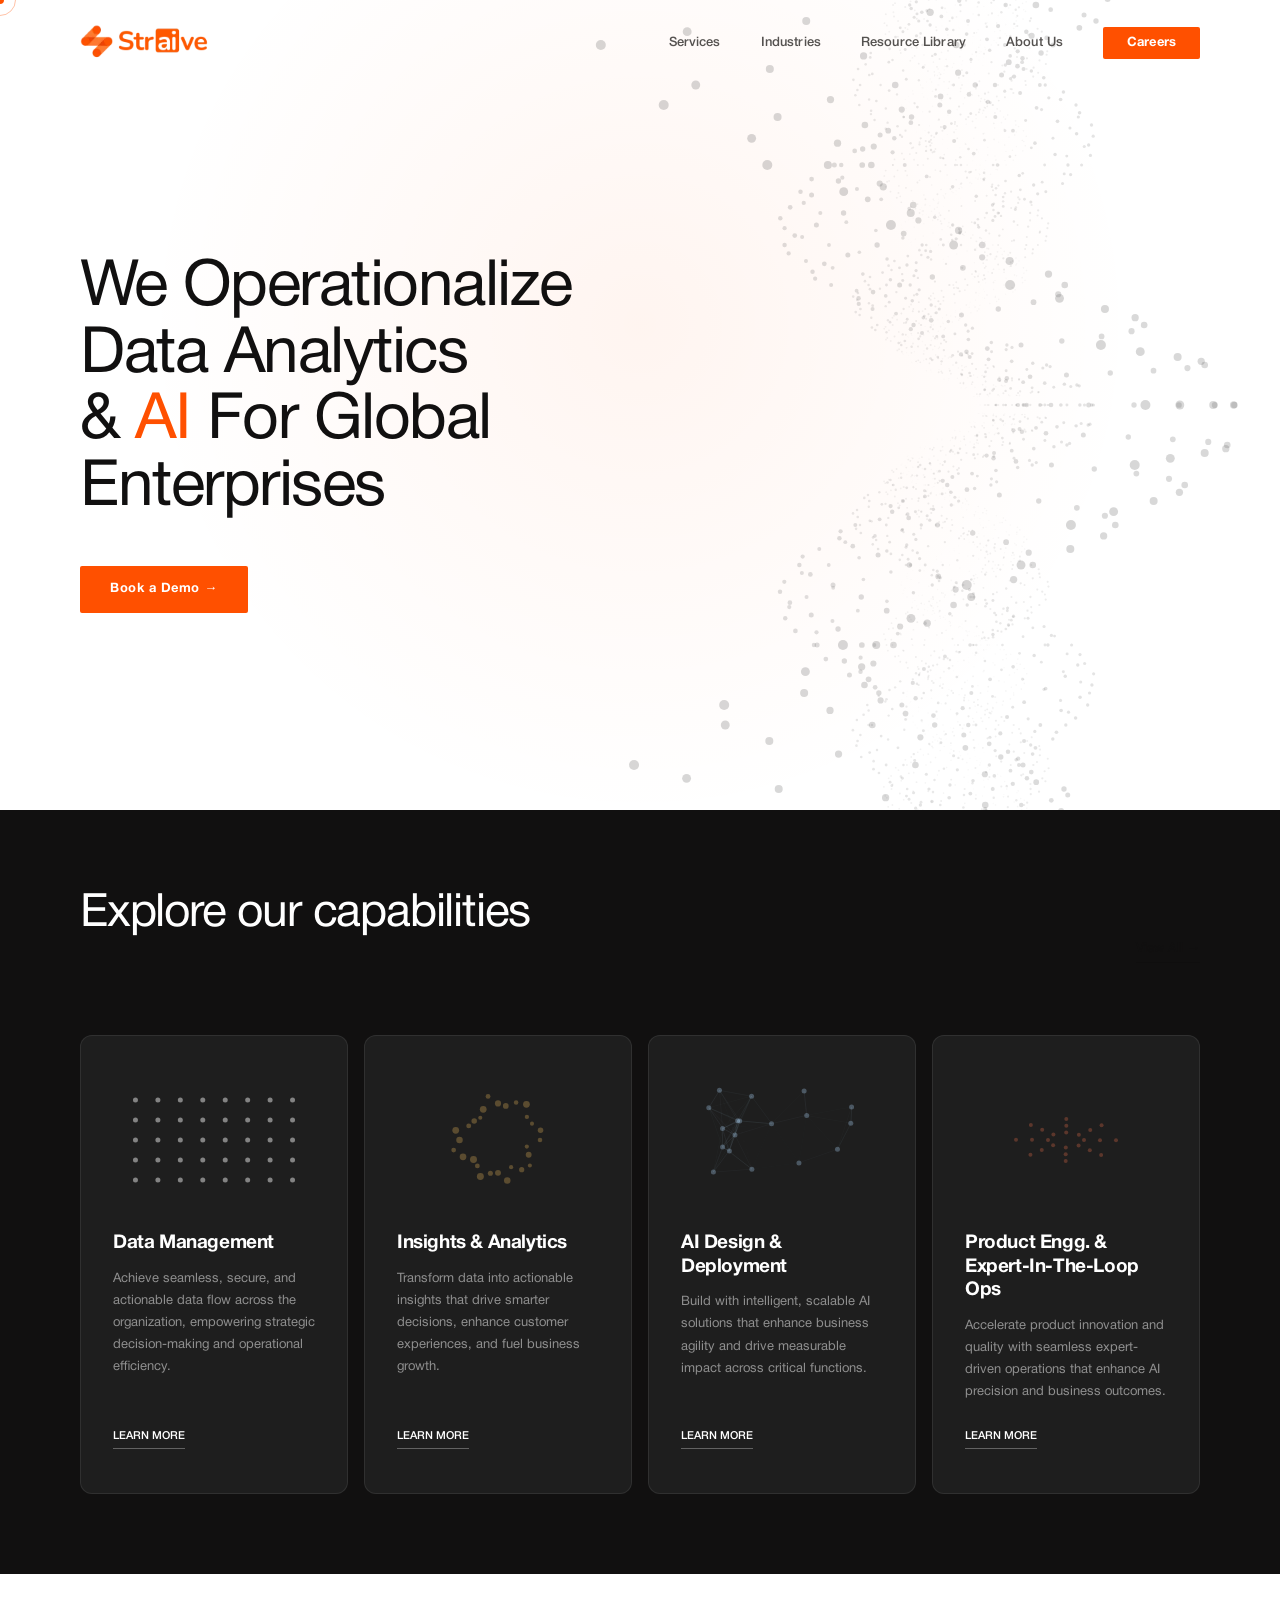
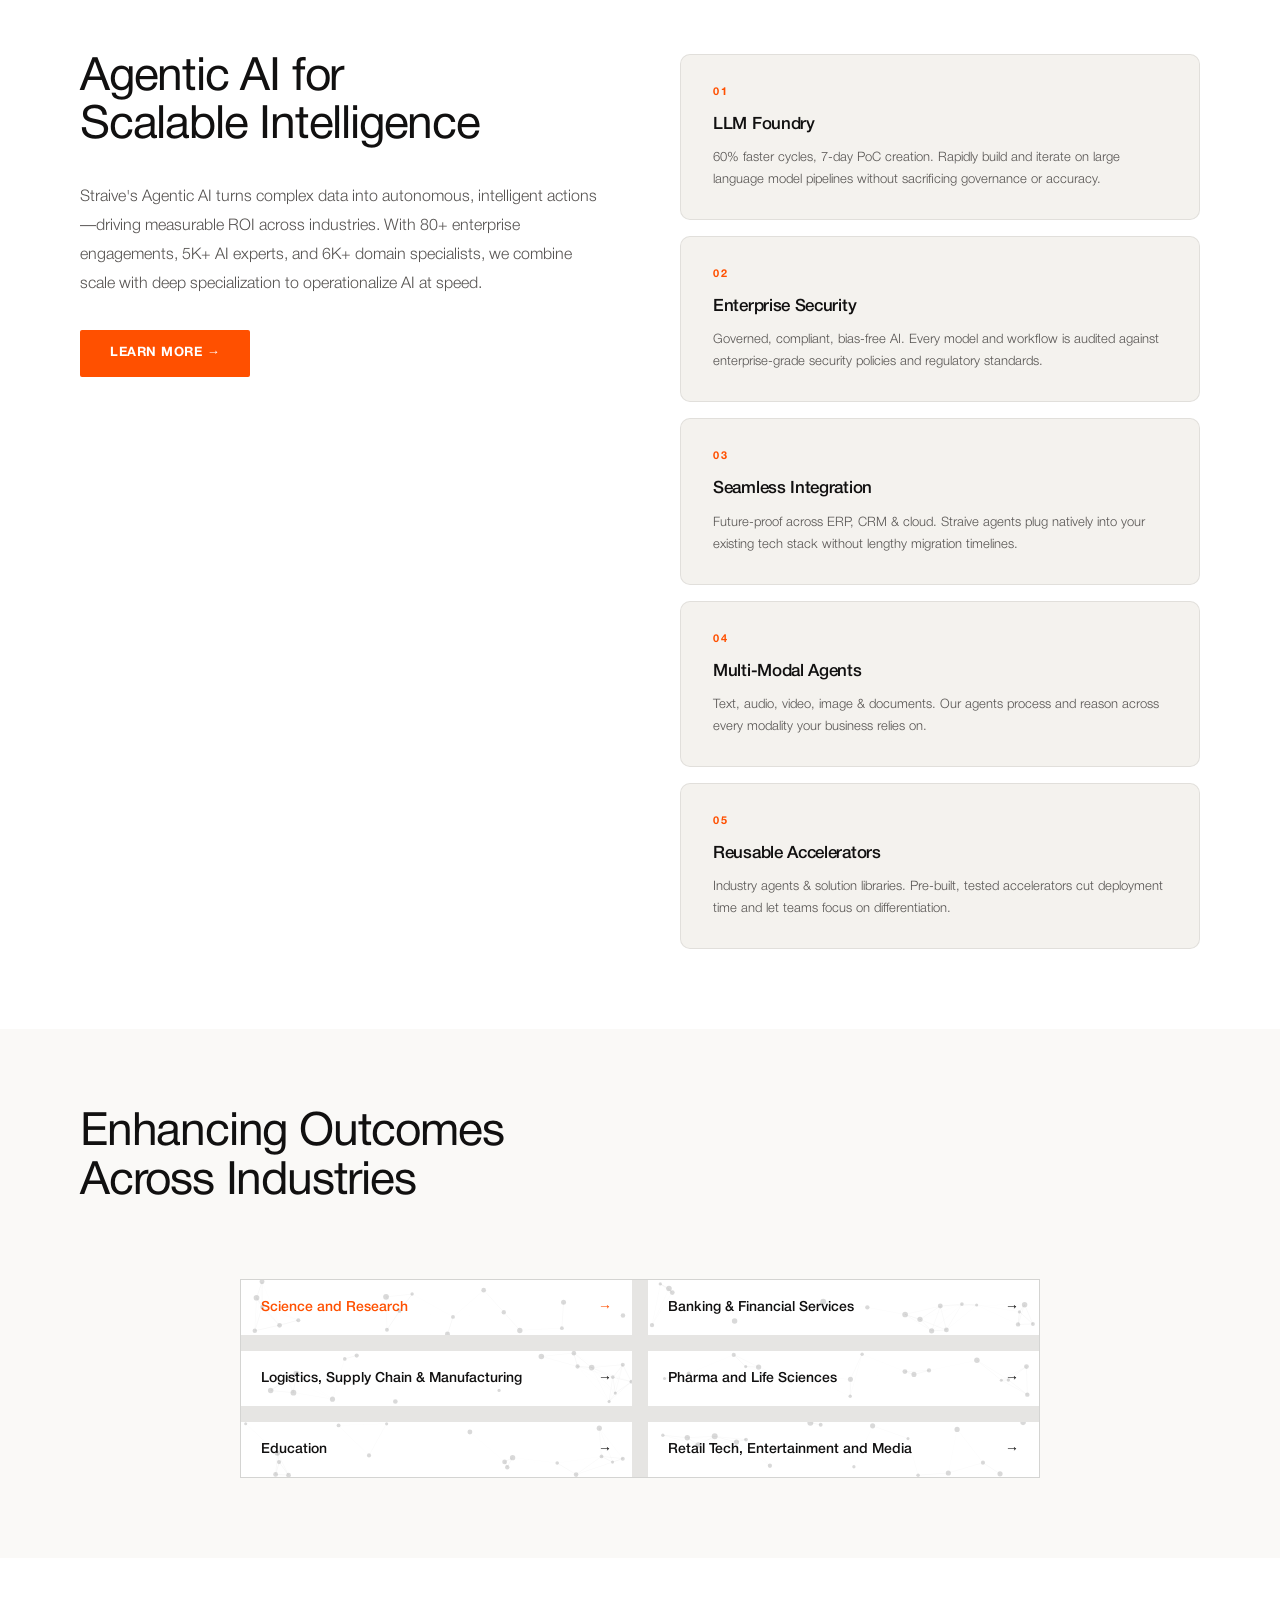
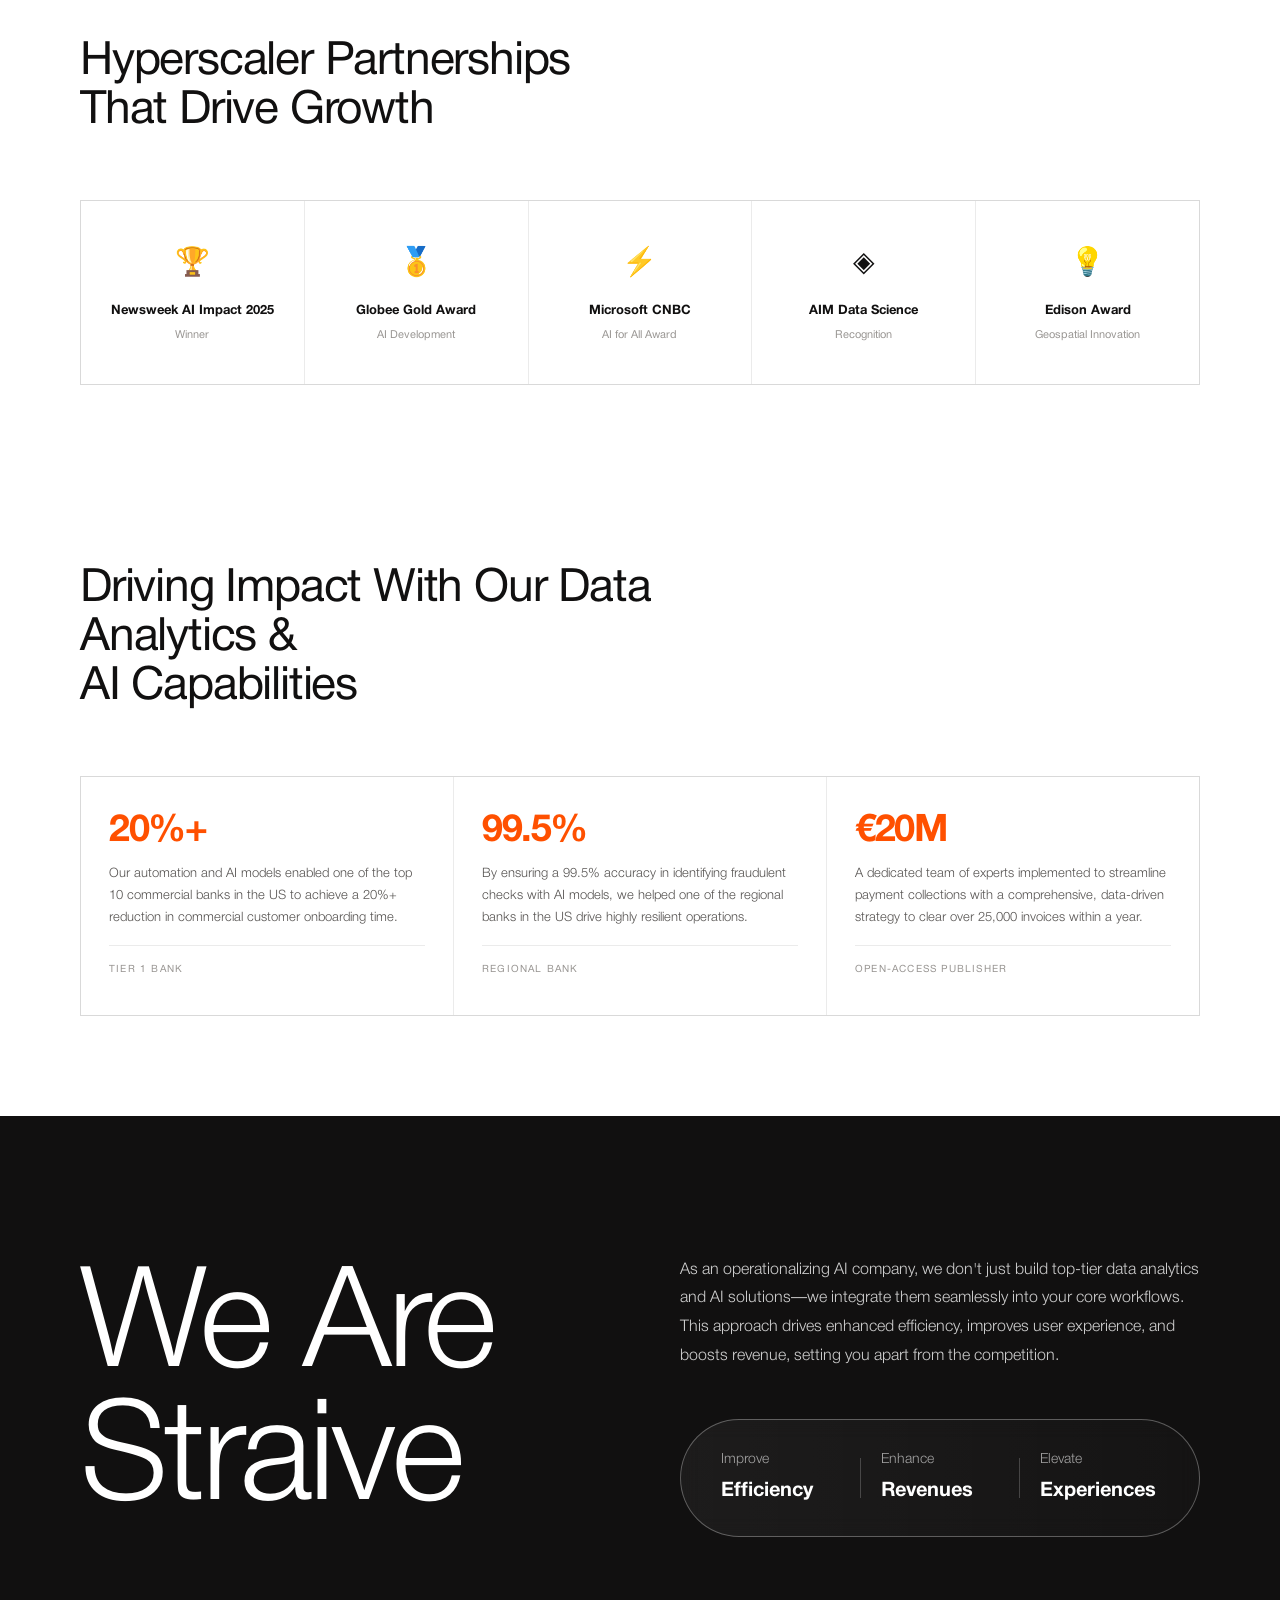
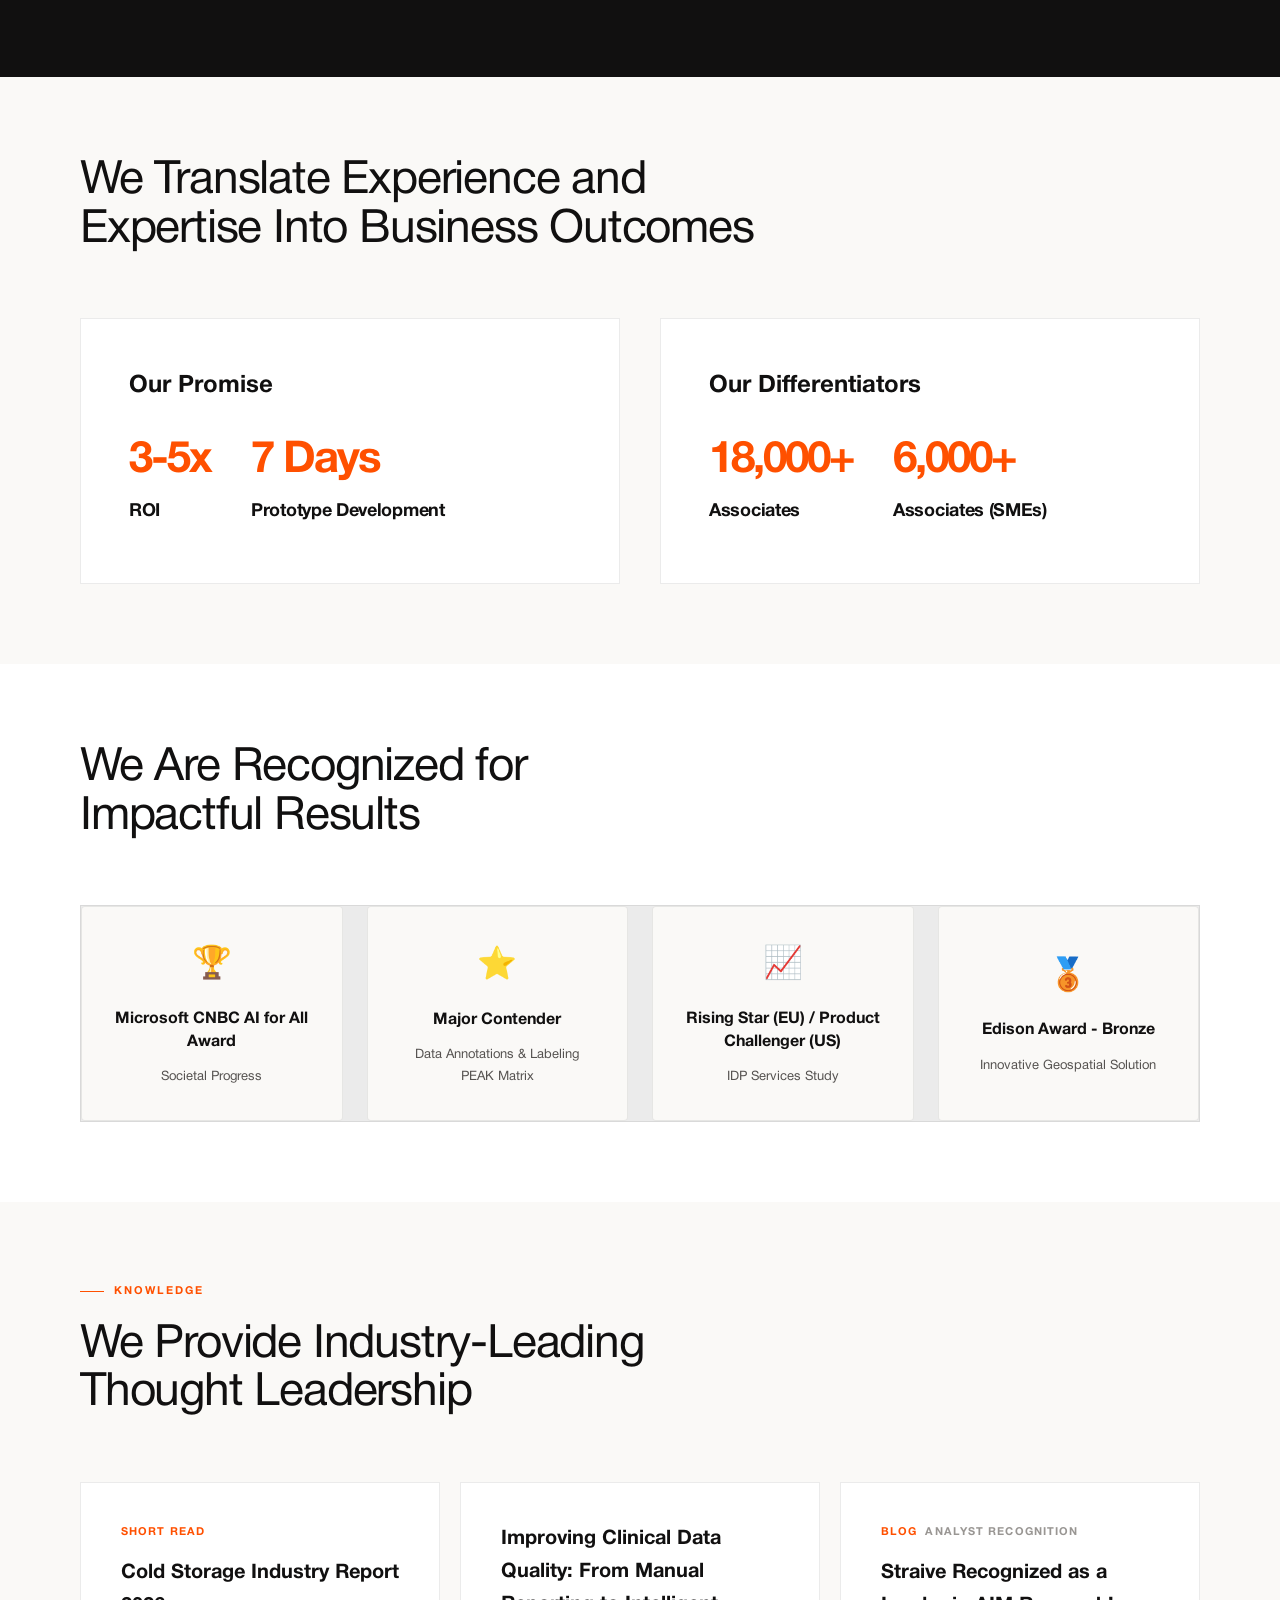
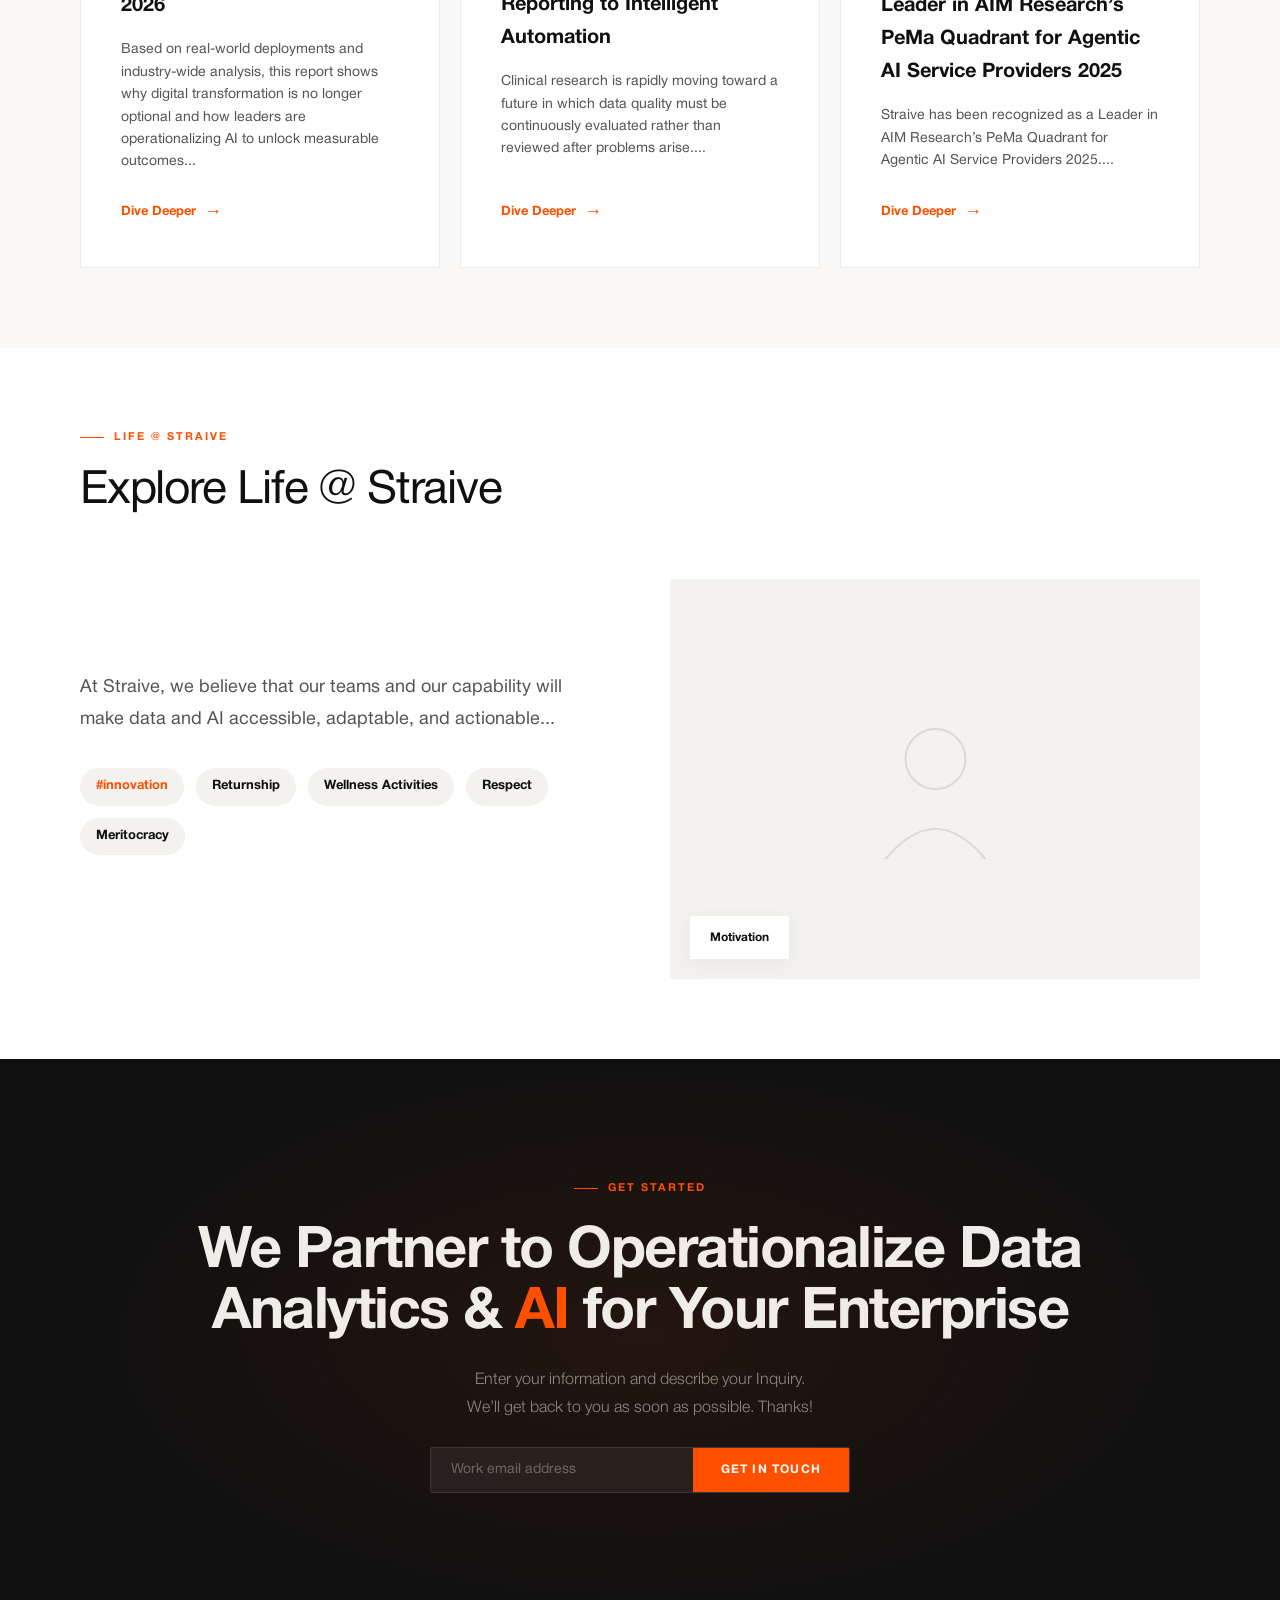
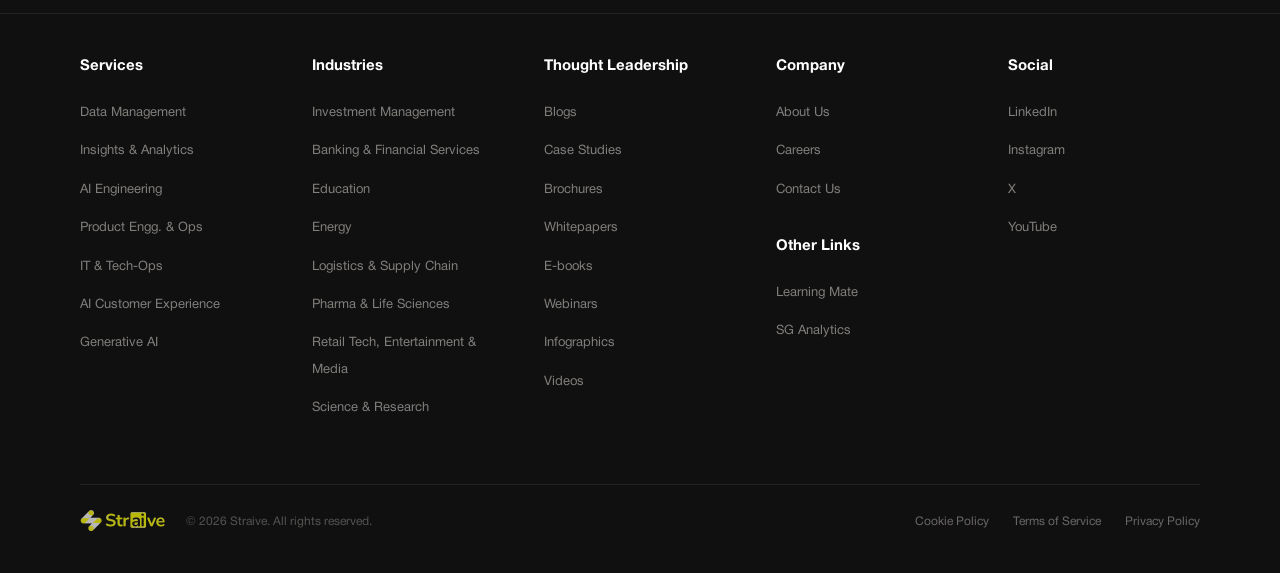
==== index.html @ 514735e8 "Add files via upload" ====
<!DOCTYPE html>
<html lang="en">

<head>
  <meta charset="UTF-8">
  <meta name="viewport" content="width=device-width, initial-scale=1.0">
  <title>Straive — AI Operationalization for Global Enterprises</title>
  <link rel="stylesheet" href="./straive_light_interactive.css">
</head>

<body>

  <div class="cursor" id="cursor"></div>
  <div class="cursor-ring" id="cursor-ring"></div>

  <!-- NAV -->
  <nav id="navbar">
    <a href="#" class="nav-logo">
      <img src="./Images/straive_logo.webp" alt="Straive">
    </a>
    <ul class="nav-links">
      <li><a href="#services">Services</a></li>
      <li><a href="#industries">Industries</a></li>
      <li><a href="#resource-library">Resource Library</a></li>
      <li><a href="#about-us">About Us</a></li>
      <li><a href="#careers" class="nav-cta">Careers</a></li>
    </ul>
  </nav>

  <!-- HERO -->
  <section id="hero">
    <canvas id="hero-canvas"></canvas>
    <div class="hero-inner">
      <div class="hero-left">
        <h1 class="hero-headline">
          We Operationalize<br>
          Data Analytics<br>
          &amp; <span class="accent" data-text="AI">AI</span> For Global<br>
          Enterprises
        </h1>
        <div class="hero-actions">
          <a href="#cta" class="btn-primary">Book a Demo →</a>
        </div>
      </div>
    </div>
  </section>

  <!-- CAPABILITIES -->
  <section id="capabilities">
    <div class="caps-header">
      <div>
        <h2 class="section-title reveal reveal-d1">Explore our capabilities</h2>
      </div>
      <a href="#cta" class="btn-outline reveal reveal-d2" style="align-self:flex-end;margin-bottom:8px;">View All →</a>
    </div>
    <div class="caps-grid reveal reveal-d1">
      <div class="cap-card" data-cap="0">
        <div class="cap-illu">
          <canvas class="cap-canvas" width="200" height="120"></canvas>
        </div>
        <div class="cap-title">Data Management</div>
        <div class="cap-desc" style="margin-bottom: 24px;">Achieve seamless, secure, and actionable data flow across the
          organization, empowering strategic decision-making and operational efficiency.</div>
        <a href="#" class="btn-outline"
          style="align-self: flex-start; margin-top: auto; color: var(--white); border-color: rgba(255,255,255,0.3); font-size: 11px;">LEARN
          MORE</a>
      </div>
      <div class="cap-card" data-cap="1">
        <div class="cap-illu">
          <canvas class="cap-canvas" width="200" height="120"></canvas>
        </div>
        <div class="cap-title">Insights &amp; Analytics</div>
        <div class="cap-desc" style="margin-bottom: 24px;">Transform data into actionable insights that drive smarter
          decisions, enhance customer experiences, and fuel business growth.</div>
        <a href="#" class="btn-outline"
          style="align-self: flex-start; margin-top: auto; color: var(--white); border-color: rgba(255,255,255,0.3); font-size: 11px;">LEARN
          MORE</a>
      </div>
      <div class="cap-card" data-cap="2">
        <div class="cap-illu">
          <canvas class="cap-canvas" width="200" height="120"></canvas>
        </div>
        <div class="cap-title">AI Design &amp; Deployment</div>
        <div class="cap-desc" style="margin-bottom: 24px;">Build with intelligent, scalable AI solutions that enhance
          business agility and drive measurable impact across critical functions.</div>
        <a href="#" class="btn-outline"
          style="align-self: flex-start; margin-top: auto; color: var(--white); border-color: rgba(255,255,255,0.3); font-size: 11px;">LEARN
          MORE</a>
      </div>
      <div class="cap-card" data-cap="3">
        <div class="cap-illu">
          <canvas class="cap-canvas" width="200" height="120"></canvas>
        </div>
        <div class="cap-title">Product Engg. &amp; Expert-In-The-Loop Ops</div>
        <div class="cap-desc" style="margin-bottom: 24px;">Accelerate product innovation and quality with seamless
          expert-driven operations that enhance AI precision and business outcomes.</div>
        <a href="#" class="btn-outline"
          style="align-self: flex-start; margin-top: auto; color: var(--white); border-color: rgba(255,255,255,0.3); font-size: 11px;">LEARN
          MORE</a>
      </div>
    </div>
  </section>

  <!-- AGENTIC -->
  <section id="agentic">
    <div class="agentic-sticky-wrap">
      <!-- LEFT: sticky -->
      <div class="agentic-left reveal reveal-d1">
        <h2 class="section-title">Agentic AI for<br>Scalable Intelligence</h2>
        <p class="agentic-sub">
          Straive's Agentic AI turns complex data into autonomous, intelligent actions—driving measurable ROI across
          industries. With 80+ enterprise engagements, 5K+ AI experts, and 6K+ domain specialists, we combine scale with
          deep specialization to operationalize AI at speed.
        </p>
        <a href="#" class="btn-primary" style="margin-top: 32px; display: inline-flex;">LEARN MORE →</a>
      </div>

      <!-- RIGHT: scrollable lever cards -->
      <div class="agentic-right">
        <div class="agentic-card reveal reveal-d1">
          <div class="agentic-card-num">01</div>
          <div class="agentic-card-name">LLM Foundry</div>
          <div class="agentic-card-desc">60% faster cycles, 7-day PoC creation. Rapidly build and iterate on large language model pipelines without sacrificing governance or accuracy.</div>
        </div>
        <div class="agentic-card reveal reveal-d2">
          <div class="agentic-card-num">02</div>
          <div class="agentic-card-name">Enterprise Security</div>
          <div class="agentic-card-desc">Governed, compliant, bias-free AI. Every model and workflow is audited against enterprise-grade security policies and regulatory standards.</div>
        </div>
        <div class="agentic-card reveal reveal-d3">
          <div class="agentic-card-num">03</div>
          <div class="agentic-card-name">Seamless Integration</div>
          <div class="agentic-card-desc">Future-proof across ERP, CRM & cloud. Straive agents plug natively into your existing tech stack without lengthy migration timelines.</div>
        </div>
        <div class="agentic-card reveal reveal-d1">
          <div class="agentic-card-num">04</div>
          <div class="agentic-card-name">Multi-Modal Agents</div>
          <div class="agentic-card-desc">Text, audio, video, image & documents. Our agents process and reason across every modality your business relies on.</div>
        </div>
        <div class="agentic-card reveal reveal-d2">
          <div class="agentic-card-num">05</div>
          <div class="agentic-card-name">Reusable Accelerators</div>
          <div class="agentic-card-desc">Industry agents & solution libraries. Pre-built, tested accelerators cut deployment time and let teams focus on differentiation.</div>
        </div>
      </div>
    </div>
  </section>

  <!-- INDUSTRIES + OUTCOMES -->
  <section id="industries">
    <h2 class="section-title reveal reveal-d1">Enhancing Outcomes<br>Across Industries
    </h2>
    <div class="ind-list reveal reveal-d1"
      style="max-width: 800px; margin: 72px auto 0; display: grid; grid-template-columns: 1fr 1fr; gap: 16px;">
      <div class="ind-item active" data-particle="ind"><canvas class="ind-canvas"></canvas>Science and Research <span>→</span></div>
      <div class="ind-item" data-particle="ind"><canvas class="ind-canvas"></canvas>Banking &amp; Financial Services <span>→</span></div>
      <div class="ind-item" data-particle="ind"><canvas class="ind-canvas"></canvas>Logistics, Supply Chain &amp; Manufacturing <span>→</span></div>
      <div class="ind-item" data-particle="ind"><canvas class="ind-canvas"></canvas>Pharma and Life Sciences <span>→</span></div>
      <div class="ind-item" data-particle="ind"><canvas class="ind-canvas"></canvas>Education <span>→</span></div>
      <div class="ind-item" data-particle="ind"><canvas class="ind-canvas"></canvas>Retail Tech, Entertainment and Media <span>→</span></div>
    </div>
  </section>

  <!-- AWARDS -->
  <section id="awards">

    <h2 class="section-title reveal reveal-d1">Hyperscaler Partnerships<br>That Drive Growth
    </h2>
    <div class="awards-row reveal reveal-d1">
      <div class="award-tile">
        <div class="award-icon">🏆</div>
        <div class="award-name">Newsweek AI Impact 2025</div>
        <div class="award-sub">Winner</div>
      </div>
      <div class="award-tile">
        <div class="award-icon">🥇</div>
        <div class="award-name">Globee Gold Award</div>
        <div class="award-sub">AI Development</div>
      </div>
      <div class="award-tile">
        <div class="award-icon">⚡</div>
        <div class="award-name">Microsoft CNBC</div>
        <div class="award-sub">AI for All Award</div>
      </div>
      <div class="award-tile">
        <div class="award-icon">◈</div>
        <div class="award-name">AIM Data Science</div>
        <div class="award-sub">Recognition</div>
      </div>
      <div class="award-tile">
        <div class="award-icon">💡</div>
        <div class="award-name">Edison Award</div>
        <div class="award-sub">Geospatial Innovation</div>
      </div>
    </div>
  </section>

  <!-- CLIENT OUTCOMES -->
  <section id="client-outcomes" style="padding-top: 100px;">
    <h2 class="section-title reveal reveal-d1">Driving Impact With Our Data Analytics &amp;<br>AI Capabilities</h2>
    <div class="outcomes-grid reveal reveal-d2" style="margin-top: 64px;">
      <div class="outcome-card" data-particle="outcome">
        <canvas class="outcome-canvas"></canvas>
        <div class="oc-val">20%+</div>
        <div class="oc-desc" style="font-size:13px;">Our automation and AI models enabled one of the top 10 commercial
          banks in the US to achieve a 20%+ reduction in commercial customer onboarding time.</div>
        <div class="oc-client">Tier 1 Bank</div>
      </div>
      <div class="outcome-card" data-particle="outcome">
        <canvas class="outcome-canvas"></canvas>
        <div class="oc-val">99.5%</div>
        <div class="oc-desc" style="font-size:13px;">By ensuring a 99.5% accuracy in identifying fraudulent checks with
          AI models, we helped one of the regional banks in the US drive highly resilient operations.</div>
        <div class="oc-client">Regional Bank</div>
      </div>
      <div class="outcome-card" data-particle="outcome">
        <canvas class="outcome-canvas"></canvas>
        <div class="oc-val">€20M</div>
        <div class="oc-desc" style="font-size:13px;">A dedicated team of experts implemented to streamline payment
          collections with a comprehensive, data-driven strategy to clear over 25,000 invoices within a year.</div>
        <div class="oc-client">Open-access Publisher</div>
      </div>
    </div>
  </section>

  <!-- WE ARE STRAIVE -->
  <section id="we-are-straive"
    style="background: var(--text); color: var(--white); padding: 140px 0; position: relative; overflow: hidden; margin-top: 20px;">
    <!-- Dark overlay (if a background image is added later, this ensures text readability) -->
    <div
      style="position: absolute; top: 0; left: 0; right: 0; bottom: 0; background: linear-gradient(135deg, rgba(17,16,16,0.95) 0%, rgba(17,16,16,0.8) 100%); z-index: 0;">
    </div>

    <div
      style="max-width: 1200px; margin: 0 auto; padding: 0 40px; position: relative; z-index: 1; display: grid; grid-template-columns: 1fr 1fr; gap: 80px; align-items: center;">
      <!-- Left: Large Text -->
      <div class="reveal reveal-d1">
        <h2
          style="font-family: var(--font-display); font-size: 140px; font-weight: 200; line-height: 0.95; letter-spacing: -0.03em; margin: 0;">
          We Are<br>Straive
        </h2>
      </div>

      <!-- Right: Content -->
      <div class="reveal reveal-d2">
        <p
          style="font-size: 16px; font-weight: 300; line-height: 1.8; color: rgba(255,255,255,0.8); margin-bottom: 48px;">
          As an operationalizing AI company, we don't just build top-tier data analytics and AI solutions—we integrate
          them seamlessly into your core workflows. This approach drives enhanced efficiency, improves user experience,
          and boosts revenue, setting you apart from the competition.
        </p>

        <!-- Pill Box -->
        <div
          style="display: flex; align-items: center; justify-content: space-between; background: linear-gradient(to right, rgba(255,255,255,0.05), rgba(255,255,255,0.02)); border: 1px solid rgba(255,255,255,0.3); border-radius: 100px; padding: 28px 40px; backdrop-filter: blur(10px);">
          <div style="flex: 1; padding-right: 20px;">
            <div style="font-size: 14px; font-weight: 300; color: rgba(255,255,255,0.6); margin-bottom: 4px;">Improve
            </div>
            <div style="font-size: 20px; font-weight: 600;">Efficiency</div>
          </div>
          <div style="width: 1px; height: 40px; background: rgba(255,255,255,0.2);"></div>
          <div style="flex: 1; padding: 0 20px;">
            <div style="font-size: 14px; font-weight: 300; color: rgba(255,255,255,0.6); margin-bottom: 4px;">Enhance
            </div>
            <div style="font-size: 20px; font-weight: 600;">Revenues</div>
          </div>
          <div style="width: 1px; height: 40px; background: rgba(255,255,255,0.2);"></div>
          <div style="flex: 1; padding-left: 20px;">
            <div style="font-size: 14px; font-weight: 300; color: rgba(255,255,255,0.6); margin-bottom: 4px;">Elevate
            </div>
            <div style="font-size: 20px; font-weight: 600;">Experiences</div>
          </div>
        </div>
      </div>
    </div>
  </section>

  <!-- VALUES -->
  <section id="values">

    <h2 class="section-title reveal reveal-d1">We Translate Experience and<br>Expertise Into
      Business Outcomes</h2>
    <div class="values-grid reveal reveal-d1"
      style="grid-template-columns: 1fr 1fr; gap: 40px; background: transparent; border: none; margin-top: 64px;">
      <div style="background: var(--white); padding: 48px; border: 1px solid var(--border);">
        <h3
          style="font-family: var(--font-display); font-size: 24px; font-weight: 600; margin-bottom: 32px; color: var(--text);">
          Our Promise</h3>
        <div style="display: flex; gap: 40px;">
          <div>
            <div class="value-num" style="color: var(--orange);">3-5x</div>
            <div class="value-title">ROI</div>
          </div>
          <div>
            <div class="value-num" style="color: var(--orange);">7 Days</div>
            <div class="value-title">Prototype Development</div>
          </div>
        </div>
      </div>
      <div style="background: var(--white); padding: 48px; border: 1px solid var(--border);">
        <h3
          style="font-family: var(--font-display); font-size: 24px; font-weight: 600; margin-bottom: 32px; color: var(--text);">
          Our Differentiators</h3>
        <div style="display: flex; gap: 40px;">
          <div>
            <div class="value-num" style="color: var(--orange);">18,000+</div>
            <div class="value-title">Associates</div>
          </div>
          <div>
            <div class="value-num" style="color: var(--orange);">6,000+</div>
            <div class="value-title">Associates (SMEs)</div>
          </div>
        </div>
      </div>
    </div>
  </section>

  <!-- RECOGNITION -->
  <section id="recognition">
    <h2 class="section-title reveal reveal-d1">We Are Recognized for<br>Impactful Results
    </h2>
    <div class="awards-row reveal reveal-d1"
      style="display: grid; grid-template-columns: repeat(4, 1fr); gap: 24px; margin-top: 64px;">
      <div class="award-tile"
        style="background: var(--off-white); padding: 32px; border: 1px solid var(--border); border-radius: 4px; text-align: center; display: flex; flex-direction: column; justify-content: center;">
        <div class="award-icon" style="font-size: 32px; margin-bottom: 16px;">🏆</div>
        <div class="award-name" style="font-size: 16px; font-weight: 600; line-height: 1.4; color: var(--text);">
          Microsoft CNBC AI for All Award</div>
        <div class="award-sub" style="font-size: 13px; color: var(--text-mid); margin-top: 8px;">Societal Progress</div>
      </div>
      <div class="award-tile"
        style="background: var(--off-white); padding: 32px; border: 1px solid var(--border); border-radius: 4px; text-align: center; display: flex; flex-direction: column; justify-content: center;">
        <div class="award-icon" style="font-size: 32px; margin-bottom: 16px;">⭐</div>
        <div class="award-name" style="font-size: 16px; font-weight: 600; line-height: 1.4; color: var(--text);">Major
          Contender</div>
        <div class="award-sub" style="font-size: 13px; color: var(--text-mid); margin-top: 8px;">Data Annotations &amp;
          Labeling PEAK Matrix</div>
      </div>
      <div class="award-tile"
        style="background: var(--off-white); padding: 32px; border: 1px solid var(--border); border-radius: 4px; text-align: center; display: flex; flex-direction: column; justify-content: center;">
        <div class="award-icon" style="font-size: 32px; margin-bottom: 16px;">📈</div>
        <div class="award-name" style="font-size: 16px; font-weight: 600; line-height: 1.4; color: var(--text);">Rising
          Star (EU) / Product Challenger (US)</div>
        <div class="award-sub" style="font-size: 13px; color: var(--text-mid); margin-top: 8px;">IDP Services Study
        </div>
      </div>
      <div class="award-tile"
        style="background: var(--off-white); padding: 32px; border: 1px solid var(--border); border-radius: 4px; text-align: center; display: flex; flex-direction: column; justify-content: center;">
        <div class="award-icon" style="font-size: 32px; margin-bottom: 16px;">🥉</div>
        <div class="award-name" style="font-size: 16px; font-weight: 600; line-height: 1.4; color: var(--text);">Edison
          Award - Bronze</div>
        <div class="award-sub" style="font-size: 13px; color: var(--text-mid); margin-top: 8px;">Innovative Geospatial
          Solution</div>
      </div>
    </div>
  </section>

  <!-- THOUGHT LEADERSHIP -->
  <section id="thought-leadership" style="background: var(--off-white);">
    <div class="section-eyebrow reveal">Knowledge</div>
    <h2 class="section-title reveal reveal-d1">We Provide Industry-Leading<br>Thought
        Leadership</h2>
    <div class="thought-grid reveal reveal-d1"
      style="display: grid; grid-template-columns: repeat(3, 1fr); gap: 20px; margin-top: 64px;">

      <!-- Block 1 -->
      <div
        style="background: var(--white); border: 1px solid var(--border); padding: 40px; display: flex; flex-direction: column;">
        <div
          style="font-size: 11px; text-transform: uppercase; color: var(--orange); font-weight: 600; letter-spacing: 0.1em; margin-bottom: 16px;">
          Short Read</div>
        <h3 style="font-family: var(--font-display); font-size: 20px; font-weight: 600; margin-bottom: 16px;">Cold
          Storage Industry Report 2026</h3>
        <p style="font-size: 14px; color: var(--text-mid); line-height: 1.6; margin-bottom: 24px;">Based on real-world
          deployments and industry-wide analysis, this report shows why digital transformation is no longer optional and
          how leaders are operationalizing AI to unlock measurable outcomes...</p>
        <a href="#"
          style="margin-top: auto; color: var(--orange); font-weight: 600; text-decoration: none; font-size: 13px; display: flex; align-items: center; gap: 8px;">Dive
          Deeper <span style="font-size: 18px;">→</span></a>
      </div>

      <!-- Block 2 -->
      <div
        style="background: var(--white); border: 1px solid var(--border); padding: 40px; display: flex; flex-direction: column;">
        <h3 style="font-family: var(--font-display); font-size: 20px; font-weight: 600; margin-bottom: 16px;">Improving
          Clinical Data Quality: From Manual Reporting to Intelligent Automation</h3>
        <p style="font-size: 14px; color: var(--text-mid); line-height: 1.6; margin-bottom: 24px;">Clinical research is
          rapidly moving toward a future in which data quality must be continuously evaluated rather than reviewed after
          problems arise....</p>
        <a href="#"
          style="margin-top: auto; color: var(--orange); font-weight: 600; text-decoration: none; font-size: 13px; display: flex; align-items: center; gap: 8px;">Dive
          Deeper <span style="font-size: 18px;">→</span></a>
      </div>

      <!-- Block 3 -->
      <div
        style="background: var(--white); border: 1px solid var(--border); padding: 40px; display: flex; flex-direction: column;">
        <div style="display: flex; gap: 8px; margin-bottom: 16px;">
          <div
            style="font-size: 11px; text-transform: uppercase; color: var(--orange); font-weight: 600; letter-spacing: 0.1em;">
            Blog</div>
          <div
            style="font-size: 11px; text-transform: uppercase; color: var(--text-muted); font-weight: 600; letter-spacing: 0.1em;">
            Analyst Recognition</div>
        </div>
        <h3 style="font-family: var(--font-display); font-size: 20px; font-weight: 600; margin-bottom: 16px;">Straive
          Recognized as a Leader in AIM Research’s PeMa Quadrant for Agentic AI Service Providers 2025</h3>
        <p style="font-size: 14px; color: var(--text-mid); line-height: 1.6; margin-bottom: 24px;">Straive has been
          recognized as a Leader in AIM Research’s PeMa Quadrant for Agentic AI Service Providers 2025....</p>
        <a href="#"
          style="margin-top: auto; color: var(--orange); font-weight: 600; text-decoration: none; font-size: 13px; display: flex; align-items: center; gap: 8px;">Dive
          Deeper <span style="font-size: 18px;">→</span></a>
      </div>

    </div>
  </section>

  <!-- CULTURE -->
  <section id="culture" style="background: var(--white);">
    <div class="section-eyebrow reveal">Life @ Straive</div>
    <h2 class="section-title reveal reveal-d1">Explore Life @ Straive</h2>

    <div style="display: grid; grid-template-columns: 1fr 1fr; gap: 60px; margin-top: 64px; align-items: center;">
      <div class="reveal reveal-d1">
        <p style="font-size: 18px; color: var(--text-mid); line-height: 1.8; margin-bottom: 32px;">At Straive, we
          believe that our teams and our capability will make data and AI accessible, adaptable, and actionable...</p>
        <div style="display: flex; flex-wrap: wrap; gap: 12px; margin-bottom: 32px;">
          <div
            style="padding: 8px 16px; background: var(--cream); border-radius: 100px; font-weight: 600; font-size: 13px; color: var(--orange);">
            #innovation</div>
          <div
            style="padding: 8px 16px; background: var(--cream); border-radius: 100px; font-weight: 600; font-size: 13px; color: var(--text);">
            Returnship</div>
          <div
            style="padding: 8px 16px; background: var(--cream); border-radius: 100px; font-weight: 600; font-size: 13px; color: var(--text);">
            Wellness Activities</div>
          <div
            style="padding: 8px 16px; background: var(--cream); border-radius: 100px; font-weight: 600; font-size: 13px; color: var(--text);">
            Respect</div>
          <div
            style="padding: 8px 16px; background: var(--cream); border-radius: 100px; font-weight: 600; font-size: 13px; color: var(--text);">
            Meritocracy</div>
        </div>
      </div>
      <div class="reveal reveal-d2"
        style="position: relative; height: 400px; background: var(--cream); border-radius: 2px; overflow: hidden; display: flex; align-items: center; justify-content: center;">
        <svg viewBox="0 0 100 100" fill="none" stroke="rgba(0,0,0,0.1)" stroke-width="1"
          style="width: 50%; height: 50%;">
          <circle cx="50" cy="40" r="15" />
          <path d="M 25 90 Q 50 60 75 90" />
        </svg>
        <div
          style="position: absolute; bottom: 20px; left: 20px; background: var(--white); padding: 12px 20px; font-weight: 600; font-size: 12px; box-shadow: 0 4px 20px rgba(0,0,0,0.05);">
          Motivation</div>
      </div>
    </div>
  </section>

  <!-- CTA -->
  <section id="cta">
    <div class="cta-bg"></div>
    <div style="position:relative;z-index:1;text-align:center;">
      <div class="cta-eyebrow reveal">Get Started</div>
      <h2 class="cta-title reveal reveal-d1">We Partner to Operationalize Data Analytics &amp; <span class="accent"
          data-text="AI">AI</span> for Your Enterprise</h2>
      <p class="cta-sub reveal reveal-d2" style="margin-bottom: 24px;">Enter your information and describe your
        Inquiry.<br>We’ll get back to you as soon as possible. Thanks!</p>
      <div class="cta-form reveal reveal-d2">
        <input class="cta-input" type="email" placeholder="Work email address">
        <button class="cta-btn">Get In Touch</button>
      </div>
    </div>
  </section>

  <!-- FOOTER -->
  <footer style="display: flex; flex-direction: column; align-items: stretch;">
    <div style="display: grid; grid-template-columns: repeat(5, 1fr); gap: 40px; margin-bottom: 64px; width: 100%;">
      <div>
        <h4
          style="font-family: var(--font-display); color: #fff; font-size: 15px; margin-bottom: 20px; font-weight: 600;">
          Services</h4>
        <ul style="list-style: none; padding: 0; display: flex; flex-direction: column; gap: 12px;">
          <li><a href="#" style="color: rgba(240,237,232,0.5); text-decoration: none; font-size: 13px;">Data
              Management</a></li>
          <li><a href="#" style="color: rgba(240,237,232,0.5); text-decoration: none; font-size: 13px;">Insights &amp;
              Analytics</a></li>
          <li><a href="#" style="color: rgba(240,237,232,0.5); text-decoration: none; font-size: 13px;">AI
              Engineering</a></li>
          <li><a href="#" style="color: rgba(240,237,232,0.5); text-decoration: none; font-size: 13px;">Product Engg.
              &amp; Ops</a></li>
          <li><a href="#" style="color: rgba(240,237,232,0.5); text-decoration: none; font-size: 13px;">IT &amp;
              Tech-Ops</a></li>
          <li><a href="#" style="color: rgba(240,237,232,0.5); text-decoration: none; font-size: 13px;">AI Customer
              Experience</a></li>
          <li><a href="#" style="color: rgba(240,237,232,0.5); text-decoration: none; font-size: 13px;">Generative
              AI</a></li>
        </ul>
      </div>
      <div>
        <h4
          style="font-family: var(--font-display); color: #fff; font-size: 15px; margin-bottom: 20px; font-weight: 600;">
          Industries</h4>
        <ul style="list-style: none; padding: 0; display: flex; flex-direction: column; gap: 12px;">
          <li><a href="#" style="color: rgba(240,237,232,0.5); text-decoration: none; font-size: 13px;">Investment
              Management</a></li>
          <li><a href="#" style="color: rgba(240,237,232,0.5); text-decoration: none; font-size: 13px;">Banking &amp;
              Financial Services</a></li>
          <li><a href="#" style="color: rgba(240,237,232,0.5); text-decoration: none; font-size: 13px;">Education</a>
          </li>
          <li><a href="#" style="color: rgba(240,237,232,0.5); text-decoration: none; font-size: 13px;">Energy</a></li>
          <li><a href="#" style="color: rgba(240,237,232,0.5); text-decoration: none; font-size: 13px;">Logistics &amp;
              Supply Chain</a></li>
          <li><a href="#" style="color: rgba(240,237,232,0.5); text-decoration: none; font-size: 13px;">Pharma &amp;
              Life Sciences</a></li>
          <li><a href="#" style="color: rgba(240,237,232,0.5); text-decoration: none; font-size: 13px;">Retail Tech,
              Entertainment &amp; Media</a></li>
          <li><a href="#" style="color: rgba(240,237,232,0.5); text-decoration: none; font-size: 13px;">Science &amp;
              Research</a></li>
        </ul>
      </div>
      <div>
        <h4
          style="font-family: var(--font-display); color: #fff; font-size: 15px; margin-bottom: 20px; font-weight: 600;">
          Thought Leadership</h4>
        <ul style="list-style: none; padding: 0; display: flex; flex-direction: column; gap: 12px;">
          <li><a href="#" style="color: rgba(240,237,232,0.5); text-decoration: none; font-size: 13px;">Blogs</a></li>
          <li><a href="#" style="color: rgba(240,237,232,0.5); text-decoration: none; font-size: 13px;">Case Studies</a>
          </li>
          <li><a href="#" style="color: rgba(240,237,232,0.5); text-decoration: none; font-size: 13px;">Brochures</a>
          </li>
          <li><a href="#" style="color: rgba(240,237,232,0.5); text-decoration: none; font-size: 13px;">Whitepapers</a>
          </li>
          <li><a href="#" style="color: rgba(240,237,232,0.5); text-decoration: none; font-size: 13px;">E-books</a></li>
          <li><a href="#" style="color: rgba(240,237,232,0.5); text-decoration: none; font-size: 13px;">Webinars</a>
          </li>
          <li><a href="#" style="color: rgba(240,237,232,0.5); text-decoration: none; font-size: 13px;">Infographics</a>
          </li>
          <li><a href="#" style="color: rgba(240,237,232,0.5); text-decoration: none; font-size: 13px;">Videos</a></li>
        </ul>
      </div>
      <div>
        <h4
          style="font-family: var(--font-display); color: #fff; font-size: 15px; margin-bottom: 20px; font-weight: 600;">
          Company</h4>
        <ul style="list-style: none; padding: 0; display: flex; flex-direction: column; gap: 12px;">
          <li><a href="#" style="color: rgba(240,237,232,0.5); text-decoration: none; font-size: 13px;">About Us</a>
          </li>
          <li><a href="#" style="color: rgba(240,237,232,0.5); text-decoration: none; font-size: 13px;">Careers</a></li>
          <li><a href="#" style="color: rgba(240,237,232,0.5); text-decoration: none; font-size: 13px;">Contact Us</a>
          </li>
        </ul>
        <h4
          style="font-family: var(--font-display); color: #fff; font-size: 15px; margin-top: 32px; margin-bottom: 20px; font-weight: 600;">
          Other Links</h4>
        <ul style="list-style: none; padding: 0; display: flex; flex-direction: column; gap: 12px;">
          <li><a href="#" style="color: rgba(240,237,232,0.5); text-decoration: none; font-size: 13px;">Learning
              Mate</a></li>
          <li><a href="#" style="color: rgba(240,237,232,0.5); text-decoration: none; font-size: 13px;">SG Analytics</a>
          </li>
        </ul>
      </div>
      <div>
        <h4
          style="font-family: var(--font-display); color: #fff; font-size: 15px; margin-bottom: 20px; font-weight: 600;">
          Social</h4>
        <ul style="list-style: none; padding: 0; display: flex; flex-direction: column; gap: 12px;">
          <li><a href="#" style="color: rgba(240,237,232,0.5); text-decoration: none; font-size: 13px;">LinkedIn</a>
          </li>
          <li><a href="#" style="color: rgba(240,237,232,0.5); text-decoration: none; font-size: 13px;">Instagram</a>
          </li>
          <li><a href="#" style="color: rgba(240,237,232,0.5); text-decoration: none; font-size: 13px;">X</a></li>
          <li><a href="#" style="color: rgba(240,237,232,0.5); text-decoration: none; font-size: 13px;">YouTube</a></li>
        </ul>
      </div>
    </div>
    <div
      style="border-top: 1px solid rgba(255,255,255,0.08); padding-top: 24px; display: flex; justify-content: space-between; align-items: center;">
      <div style="display: flex; gap: 20px; align-items: center;">
        <img src="./Images/straive_logo.webp" alt="Straive" style="height:24px;opacity:0.7;filter:brightness(10);">
        <div class="footer-copy">© 2026 Straive. All rights reserved.</div>
      </div>
      <div style="display: flex; gap: 24px;">
        <a href="#" style="color: rgba(240,237,232,0.4); text-decoration: none; font-size: 12px;">Cookie Policy</a>
        <a href="#" style="color: rgba(240,237,232,0.4); text-decoration: none; font-size: 12px;">Terms of Service</a>
        <a href="#" style="color: rgba(240,237,232,0.4); text-decoration: none; font-size: 12px;">Privacy Policy</a>
      </div>
    </div>
  </footer>

  <script>
    const cursor = document.getElementById('cursor');
    const ring = document.getElementById('cursor-ring');
    let rx = 0, ry = 0, cx = 0, cy = 0;
    document.addEventListener('mousemove', e => { cx = e.clientX; cy = e.clientY; cursor.style.left = cx + 'px'; cursor.style.top = cy + 'px'; });
    (function animRing() {
      rx += (cx - rx) * 0.1; ry += (cy - ry) * 0.1;
      ring.style.left = rx + 'px'; ring.style.top = ry + 'px';
      requestAnimationFrame(animRing);
    })();
    document.querySelectorAll('a,button,.ind-item,.cap-card,.partner-badge,.award-tile,.value-card,.lead-card').forEach(el => {
      el.addEventListener('mouseenter', () => { cursor.style.transform = 'translate(-50%,-50%) scale(2)'; ring.style.borderColor = 'rgba(255,80,0,0.6)'; ring.style.width = '44px'; ring.style.height = '44px'; });
      el.addEventListener('mouseleave', () => { cursor.style.transform = 'translate(-50%,-50%) scale(1)'; ring.style.borderColor = 'rgba(255,80,0,0.35)'; ring.style.width = '32px'; ring.style.height = '32px'; });
    });

    window.addEventListener('scroll', () => {
      document.getElementById('navbar').classList.toggle('scrolled', window.scrollY > 50);
    });

    const obs = new IntersectionObserver(entries => {
      entries.forEach(e => { if (e.isIntersecting) e.target.classList.add('visible'); });
    }, { threshold: 0.08 });
    document.querySelectorAll('.reveal').forEach(el => obs.observe(el));

    document.querySelectorAll('.ind-item').forEach(item => {
      item.addEventListener('click', () => {
        document.querySelectorAll('.ind-item').forEach(i => i.classList.remove('active'));
        item.classList.add('active');
      });
    });

    // ── HERO INTERACTIVE UPGRADES ──

    // Mouse spotlight
    const heroSection = document.getElementById('hero');
    document.addEventListener('mousemove', e => {
      const r = heroSection.getBoundingClientRect();
      if (e.clientY < r.bottom) {
        const x = ((e.clientX - r.left) / r.width * 100).toFixed(1);
        const y = ((e.clientY - r.top) / r.height * 100).toFixed(1);
        heroSection.style.setProperty('--mx', x + '%');
        heroSection.style.setProperty('--my', y + '%');
      }
    });

    // ── Particle network canvas ──
    (function () {
      const canvas = document.getElementById('hero-canvas');
      const ctx = canvas.getContext('2d');
      let W, H, particles;
      const mouse = { x: -9999, y: -9999 };

      function init() {
        W = canvas.width = heroSection.offsetWidth;
        H = canvas.height = heroSection.offsetHeight;
        particles = Array.from({ length: 50 }, () => ({
          x: Math.random() * W,
          y: Math.random() * H,
          vx: (Math.random() - 0.5) * 0.35,
          vy: (Math.random() - 0.5) * 0.35,
          r: Math.random() * 1.4 + 0.4,
          ox: 0, oy: 0
        }));
      }

      document.addEventListener('mousemove', e => {
        const r = canvas.getBoundingClientRect();
        mouse.x = e.clientX - r.left;
        mouse.y = e.clientY - r.top;
      });

      function draw() {
        ctx.clearRect(0, 0, W, H);
        const CONN_DIST = 130;
        const REPEL_R = 110;

        particles.forEach(p => {
          const dx = p.x - mouse.x, dy = p.y - mouse.y;
          const dist = Math.sqrt(dx * dx + dy * dy);
          if (dist < REPEL_R && dist > 0) {
            const force = (REPEL_R - dist) / REPEL_R;
            p.vx += (dx / dist) * force * 0.45;
            p.vy += (dy / dist) * force * 0.45;
          }
          p.vx *= 0.978; p.vy *= 0.978;
          const spd = Math.sqrt(p.vx * p.vx + p.vy * p.vy);
          if (spd > 1.8) { p.vx *= 1.8 / spd; p.vy *= 1.8 / spd; }
          p.x += p.vx; p.y += p.vy;
          if (p.x < 0) p.x = W; if (p.x > W) p.x = 0;
          if (p.y < 0) p.y = H; if (p.y > H) p.y = 0;
        });

        // Lines
        for (let i = 0; i < particles.length; i++) {
          for (let j = i + 1; j < particles.length; j++) {
            const ddx = particles[i].x - particles[j].x;
            const ddy = particles[i].y - particles[j].y;
            const d = Math.sqrt(ddx * ddx + ddy * ddy);
            if (d < CONN_DIST) {
              ctx.globalAlpha = (1 - d / CONN_DIST) * 0.28;
              ctx.strokeStyle = 'rgba(255,80,0,1)';
              ctx.lineWidth = 0.6;
              ctx.beginPath();
              ctx.moveTo(particles[i].x, particles[i].y);
              ctx.lineTo(particles[j].x, particles[j].y);
              ctx.stroke();
            }
          }
        }

        // Dots
        ctx.globalAlpha = 1;
        particles.forEach(p => {
          ctx.fillStyle = 'rgba(255,80,0,0.45)';
          ctx.beginPath();
          ctx.arc(p.x, p.y, p.r, 0, Math.PI * 2);
          ctx.fill();
        });

        requestAnimationFrame(draw);
      }

      init();
      draw();
      window.addEventListener('resize', init);
    })();

    // ── Animated stat counters ──
    function easeOutCubic(t) { return 1 - Math.pow(1 - t, 3); }

    function countUp(spanEl, endVal, suffix, duration, prefix) {
      prefix = prefix || '';
      const start = performance.now();
      function tick(now) {
        const p = Math.min((now - start) / duration, 1);
        const v = Math.round(easeOutCubic(p) * endVal);
        spanEl.textContent = prefix + v + suffix;
        if (p < 1) requestAnimationFrame(tick);
      }
      requestAnimationFrame(tick);
    }

    setTimeout(() => {
      const statBlocks = document.querySelectorAll('.hero-stat-block');
      statBlocks.forEach(block => {
        const span = block.querySelector('.hero-stat-val span');
        const label = block.querySelector('.hero-stat-label');
        if (!span || !label) return;
        const text = span.textContent.trim();
        const lbl = label.textContent.toLowerCase();

        if (lbl.includes('roi')) {
          // "3–5" — scramble then settle
          let t = 0;
          const iv = setInterval(() => {
            const a = Math.floor(Math.random() * 3) + 1;
            const b = a + Math.floor(Math.random() * 4) + 2;
            span.textContent = a + '–' + b;
            if (++t >= 12) { clearInterval(iv); span.textContent = '3–5'; }
          }, 70);
        } else if (lbl.includes('client')) {
          countUp(span, 80, '', 1000);
        } else if (lbl.includes('poc') || lbl.includes('prototype')) {
          countUp(span, 7, '', 600);
        } else if (lbl.includes('associate')) {
          const start = performance.now();
          function tickK(now) {
            const p = Math.min((now - start) / 1400, 1);
            span.textContent = Math.round(easeOutCubic(p) * 18) + 'K';
            if (p < 1) requestAnimationFrame(tickK);
          }
          requestAnimationFrame(tickK);
        }
      });
    }, 900);

    // ── Parallax on scroll ──
    const heroLeft = document.querySelector('.hero-left');
    window.addEventListener('scroll', () => {
      const sy = window.scrollY;
      if (sy < window.innerHeight * 1.2) {
        heroLeft.style.transform = 'translateY(' + (sy * 0.12) + 'px)';
        heroSection.querySelector('#hero-canvas').style.transform = 'translateY(' + (sy * 0.2) + 'px)';
      }
    }, { passive: true });

    // ── Magnetic CTA ──
    document.querySelectorAll('.btn-primary').forEach(btn => {
      btn.addEventListener('mousemove', e => {
        const r = btn.getBoundingClientRect();
        const dx = e.clientX - (r.left + r.width / 2);
        const dy = e.clientY - (r.top + r.height / 2);
        btn.style.transform = 'translate(' + (dx * 0.28) + 'px, ' + (dy * 0.32 - 1) + 'px)';
      });
      btn.addEventListener('mouseleave', () => {
        btn.style.transition = 'transform 0.5s cubic-bezier(0.34,1.56,0.64,1), opacity 0.2s';
        btn.style.transform = '';
        setTimeout(() => { btn.style.transition = ''; }, 500);
      });
    });

    // ── Periodic "AI" glitch ──
    const accentEl = document.querySelector('.hero-headline .accent');
    function triggerGlitch() {
      accentEl.classList.add('glitching');
      setTimeout(() => accentEl.classList.remove('glitching'), 380);
      setTimeout(triggerGlitch, Math.random() * 5000 + 3500);
    }
    setTimeout(triggerGlitch, 2800);

    // ── Vertical 3D Interactive Dot Grid Wave ──
    const heroCanvas = document.getElementById('hero-canvas');
    const heroCtx = heroCanvas.getContext('2d');

    let cw, ch;
    let waveParticles = [];

    const Y_SPACING = 30;
    const Z_SPACING = 25;
    const NUM_Y = 90;
    const NUM_Z = 80;

    let waveTime = 0;
    let cMouseX = -1000;
    let cMouseY = -1000;

    function initHeroCanvas() {
      cw = heroCanvas.offsetWidth;
      ch = heroCanvas.offsetHeight;
      heroCanvas.width = cw * window.devicePixelRatio;
      heroCanvas.height = ch * window.devicePixelRatio;
      heroCtx.scale(window.devicePixelRatio, window.devicePixelRatio);
    }

    window.addEventListener('resize', initHeroCanvas);
    initHeroCanvas();

    document.getElementById('hero').addEventListener('mousemove', (e) => {
      const rect = heroCanvas.getBoundingClientRect();
      cMouseX = e.clientX - rect.left;
      cMouseY = e.clientY - rect.top;
    });

    document.getElementById('hero').addEventListener('mouseleave', () => {
      cMouseX = -1000;
      cMouseY = -1000;
    });

    for (let i = 0; i < NUM_Z; i++) {
      for (let j = 0; j < NUM_Y; j++) {
        // z goes from 0 (front) to back
        const z = i * Z_SPACING;
        // y goes from top to bottom
        const y = (j - NUM_Y / 2) * Y_SPACING;
        waveParticles.push({
          z: z,
          y: y,
          baseX: 0
        });
      }
    }

    function renderVerticalWave() {
      heroCtx.clearRect(0, 0, cw, ch);

      // Position the wall closer to the text
      const cx = cw * 0.75;
      const cy = ch / 2;
      const fov = 400;

      for (let i = 0; i < waveParticles.length; i++) {
        const p = waveParticles[i];

        // Complex wave motion flowing top to bottom
        const wave1 = Math.sin(p.y * 0.015 - waveTime * 3) * 140;
        const wave2 = Math.cos(p.z * 0.02 + waveTime * 1.5) * 70;
        const bulgeX = wave1 + wave2;

        // 3D Projection
        const z = p.z + 200; // Closer camera = wider apparent spread
        if (z < 10) continue;

        const scale = fov / z;
        let px = cx + (p.baseX - bulgeX) * scale;
        let py = cy + p.y * scale;

        // Mouse Repulsion
        const dx = px - cMouseX;
        const dy = py - cMouseY;
        const dist = Math.sqrt(dx * dx + dy * dy);

        let radius = 2.5 * scale;
        let alpha = 1 - (z / 1500); // Fade out in distance
        if (alpha < 0) alpha = 0;

        if (dist < 120) {
          const repel = (120 - dist) / 120;
          px -= repel * 25; // Push leftwards when mouse is near
          radius += repel * 2;
          heroCtx.fillStyle = `rgba(255, 80, 0, ${alpha + repel * 0.5})`; // Straive orange
        } else {
          heroCtx.fillStyle = `rgba(100, 100, 100, ${alpha * 0.3})`; // Subtle gray
        }

        // Draw Dot
        heroCtx.beginPath();
        heroCtx.arc(px, py, radius, 0, Math.PI * 2);
        heroCtx.fill();
      }

      waveTime += 0.010;
      requestAnimationFrame(renderVerticalWave);
    }

    renderVerticalWave();

    // ── Capability Card Particle Animations ──
    (function () {
      // Each card gets a unique particle style based on its index
      const CARD_CONFIGS = [
        // 0: Data Management — orderly grid of dots that scatter on hover
        { idle: 'grid', active: 'scatter', color: 'rgba(255,255,255,0.45)' },
        // 1: Insights & Analytics — pulsing radial burst
        { idle: 'radial', active: 'burst', color: 'rgba(255,200,100,0.55)' },
        // 2: AI Design & Deployment — neural network nodes
        { idle: 'neural', active: 'pulse', color: 'rgba(180,220,255,0.55)' },
        // 3: Product Engg — orbiting rings
        { idle: 'orbit', active: 'explode', color: 'rgba(255,120,80,0.55)' }
      ];

      document.querySelectorAll('.cap-card').forEach((card) => {
        const idx = parseInt(card.dataset.cap, 10);
        const cfg = CARD_CONFIGS[idx];
        const cnv = card.querySelector('.cap-canvas');
        if (!cnv) return;

        const ctx = cnv.getContext('2d');
        let W = cnv.width = cnv.offsetWidth || 200;
        let H = cnv.height = cnv.offsetHeight || 120;

        let hovered = false;
        let raf = null;
        let t = 0;
        let particles = [];

        // ── build idle shapes ──
        function buildParticles() {
          particles = [];
          if (cfg.idle === 'grid') {
            for (let c = 0; c < 8; c++)
              for (let r = 0; r < 5; r++)
                particles.push({
                  x: (c + 1) * W / 9, y: (r + 1) * H / 6,
                  ox: (c + 1) * W / 9, oy: (r + 1) * H / 6,
                  vx: (Math.random() - 0.5) * 3, vy: (Math.random() - 0.5) * 3,
                  r: 2.5
                });
          } else if (cfg.idle === 'radial') {
            for (let i = 0; i < 28; i++) {
              const a = (i / 28) * Math.PI * 2;
              const d = 28 + Math.random() * 18;
              particles.push({
                x: W / 2 + Math.cos(a) * d, y: H / 2 + Math.sin(a) * d,
                ox: W / 2 + Math.cos(a) * d, oy: H / 2 + Math.sin(a) * d,
                a, d, r: 2 + Math.random() * 1.5
              });
            }
          } else if (cfg.idle === 'neural') {
            for (let i = 0; i < 18; i++)
              particles.push({
                x: 20 + Math.random() * (W - 40), y: 10 + Math.random() * (H - 20),
                ox: 20 + Math.random() * (W - 40), oy: 10 + Math.random() * (H - 20),
                vx: (Math.random() - 0.5) * 1.5, vy: (Math.random() - 0.5) * 1.5,
                r: 2.5
              });
          } else if (cfg.idle === 'orbit') {
            for (let i = 0; i < 24; i++) {
              const ring = Math.floor(i / 8);
              const a = (i % 8 / 8) * Math.PI * 2;
              const rad = 18 + ring * 16;
              particles.push({ ring, a, rad, speed: 0.012 - ring * 0.003, r: 2 });
            }
          }
        }

        buildParticles();

        function draw() {
          ctx.clearRect(0, 0, W, H);
          ctx.fillStyle = cfg.color;

          if (cfg.idle === 'grid') {
            if (hovered) {
              // scatter outward
              particles.forEach(p => {
                p.x += p.vx; p.y += p.vy;
                // pull back slowly
                p.vx += (p.ox - p.x) * 0.04;
                p.vy += (p.oy - p.y) * 0.04;
                p.vx *= 0.88; p.vy *= 0.88;
                ctx.beginPath(); ctx.arc(p.x, p.y, p.r, 0, Math.PI * 2); ctx.fill();
              });
            } else {
              // idle grid
              particles.forEach(p => {
                p.x += (p.ox - p.x) * 0.12;
                p.y += (p.oy - p.y) * 0.12;
                ctx.beginPath(); ctx.arc(p.x, p.y, p.r, 0, Math.PI * 2); ctx.fill();
              });
            }

          } else if (cfg.idle === 'radial') {
            const scale = hovered ? 1 + 0.35 * Math.sin(t * 0.08) : 1;
            particles.forEach((p, i) => {
              const angle = p.a + (hovered ? t * 0.03 : 0);
              const dist = p.d * (hovered ? scale + (i % 3) * 0.15 : 1);
              const x = W / 2 + Math.cos(angle) * dist;
              const y = H / 2 + Math.sin(angle) * dist;
              const alpha = hovered ? 0.9 : 0.5;
              ctx.globalAlpha = alpha;
              ctx.beginPath(); ctx.arc(x, y, p.r, 0, Math.PI * 2); ctx.fill();
            });
            ctx.globalAlpha = 1;

          } else if (cfg.idle === 'neural') {
            // draw connections
            ctx.strokeStyle = cfg.color;
            ctx.lineWidth = 0.5;
            particles.forEach((p, i) => {
              p.x += p.vx * (hovered ? 1.6 : 0.4);
              p.y += p.vy * (hovered ? 1.6 : 0.4);
              if (p.x < 5 || p.x > W - 5) p.vx *= -1;
              if (p.y < 5 || p.y > H - 5) p.vy *= -1;
              particles.slice(i + 1).forEach(q => {
                const dx = p.x - q.x, dy = p.y - q.y;
                const dd = Math.sqrt(dx * dx + dy * dy);
                if (dd < 55) {
                  ctx.globalAlpha = (1 - dd / 55) * (hovered ? 0.9 : 0.4);
                  ctx.beginPath(); ctx.moveTo(p.x, p.y); ctx.lineTo(q.x, q.y); ctx.stroke();
                }
              });
              ctx.globalAlpha = hovered ? 0.95 : 0.55;
              ctx.beginPath(); ctx.arc(p.x, p.y, p.r, 0, Math.PI * 2); ctx.fill();
            });
            ctx.globalAlpha = 1;

          } else if (cfg.idle === 'orbit') {
            particles.forEach(p => {
              p.a += p.speed * (hovered ? 3.5 : 1);
              const x = W / 2 + Math.cos(p.a) * p.rad;
              const y = H / 2 + Math.sin(p.a) * p.rad * 0.42;
              ctx.globalAlpha = hovered ? 0.9 : 0.5;
              ctx.beginPath(); ctx.arc(x, y, p.r, 0, Math.PI * 2); ctx.fill();
            });
            ctx.globalAlpha = 1;
          }

          t++;
          raf = requestAnimationFrame(draw);
        }

        // start idle animation immediately
        draw();

        card.addEventListener('mouseenter', () => {
          hovered = true;
          // give grid particles a fresh kick
          if (cfg.idle === 'grid') {
            particles.forEach(p => {
              p.vx = (Math.random() - 0.5) * 6;
              p.vy = (Math.random() - 0.5) * 6;
            });
          }
        });
        card.addEventListener('mouseleave', () => { hovered = false; });

        window.addEventListener('resize', () => {
          W = cnv.width = cnv.offsetWidth || 200;
          H = cnv.height = cnv.offsetHeight || 120;
          buildParticles();
        });
      });
    })();

    // ── Industry Card Particle Animation (subtle floating dots) ──
    (function () {
      document.querySelectorAll('.ind-item[data-particle]').forEach((item) => {
        const cnv = item.querySelector('.ind-canvas');
        if (!cnv) return;
        const ctx = cnv.getContext('2d');
        let W, H, pts = [], hovered = false, t = 0;

        function resize() {
          W = cnv.width = item.offsetWidth;
          H = cnv.height = item.offsetHeight;
          pts = [];
          for (let i = 0; i < 18; i++) {
            pts.push({
              x: Math.random() * W, y: Math.random() * H,
              vx: (Math.random() - 0.5) * 0.4, vy: (Math.random() - 0.5) * 0.4,
              r: 1.5 + Math.random() * 1.5
            });
          }
        }
        resize();
        window.addEventListener('resize', resize);

        item.addEventListener('mouseenter', () => { hovered = true; });
        item.addEventListener('mouseleave', () => { hovered = false; });

        function draw() {
          ctx.clearRect(0, 0, W, H);
          const speed = hovered ? 2.5 : 1;
          pts.forEach((p, i) => {
            p.x += p.vx * speed;
            p.y += p.vy * speed;
            if (p.x < 0 || p.x > W) p.vx *= -1;
            if (p.y < 0 || p.y > H) p.vy *= -1;
            // connect nearby dots
            pts.slice(i + 1).forEach(q => {
              const dx = p.x - q.x, dy = p.y - q.y, d = Math.sqrt(dx * dx + dy * dy);
              if (d < 60) {
                ctx.strokeStyle = hovered ? `rgba(255,80,0,${(1 - d / 60) * 0.35})` : `rgba(0,0,0,${(1 - d / 60) * 0.08})`;
                ctx.lineWidth = 0.5;
                ctx.beginPath(); ctx.moveTo(p.x, p.y); ctx.lineTo(q.x, q.y); ctx.stroke();
              }
            });
            ctx.fillStyle = hovered ? `rgba(255,80,0,0.5)` : `rgba(0,0,0,0.15)`;
            ctx.beginPath(); ctx.arc(p.x, p.y, p.r, 0, Math.PI * 2); ctx.fill();
          });
          t++;
          requestAnimationFrame(draw);
        }
        draw();
      });
    })();

    // ── Outcome Card Particle Animation (rising data dots) ──
    (function () {
      document.querySelectorAll('.outcome-card[data-particle]').forEach((card) => {
        const cnv = card.querySelector('.outcome-canvas');
        if (!cnv) return;
        const ctx = cnv.getContext('2d');
        let W, H, pts = [], hovered = false;

        function resize() {
          W = cnv.width = card.offsetWidth;
          H = cnv.height = card.offsetHeight;
          pts = [];
          for (let i = 0; i < 30; i++) {
            pts.push({
              x: Math.random() * W,
              y: H + Math.random() * H, // start below the card
              vy: -(0.3 + Math.random() * 0.5), // rise upward
              r: 1 + Math.random() * 2,
              alpha: 0.05 + Math.random() * 0.15
            });
          }
        }
        resize();
        window.addEventListener('resize', resize);
        card.addEventListener('mouseenter', () => { hovered = true; });
        card.addEventListener('mouseleave', () => { hovered = false; });

        function draw() {
          ctx.clearRect(0, 0, W, H);
          const speed = hovered ? 3 : 1;
          pts.forEach(p => {
            p.y += p.vy * speed;
            if (p.y < -10) { p.y = H + 10; p.x = Math.random() * W; }
            ctx.fillStyle = hovered
              ? `rgba(255,80,0,${p.alpha * 2.5})`
              : `rgba(100,100,100,${p.alpha})`;
            ctx.beginPath(); ctx.arc(p.x, p.y, p.r, 0, Math.PI * 2); ctx.fill();
          });
          requestAnimationFrame(draw);
        }
        draw();
      });
    })();

  </script>
</body>

</html>
---- straive_light_interactive.css ----
@font-face {
  font-family: 'Helvetica Neue';
  src: url('./Fonts/helvetica-neue-5/HelveticaNeueRoman.otf') format('opentype');
  font-weight: 400;
  font-style: normal;
}

@font-face {
  font-family: 'Helvetica Neue';
  src: url('./Fonts/helvetica-neue-5/HelveticaNeueMedium.otf') format('opentype');
  font-weight: 500;
  font-style: normal;
}

@font-face {
  font-family: 'Helvetica Neue';
  src: url('./Fonts/helvetica-neue-5/HelveticaNeueBold.otf') format('opentype');
  font-weight: 700;
  font-style: normal;
}

@font-face {
  font-family: 'Helvetica Neue';
  src: url('./Fonts/helvetica-neue-5/HelveticaNeueLight.otf') format('opentype');
  font-weight: 300;
  font-style: normal;
}

:root {
  --orange: #ff5000;
  --orange-light: #fff2ec;
  --orange-mid: rgba(255, 80, 0, 0.1);
  --white: #ffffff;
  --off-white: #faf9f7;
  --cream: #f4f2ee;
  --border: rgba(0, 0, 0, 0.08);
  --border-md: rgba(0, 0, 0, 0.13);
  --text: #111010;
  --text-mid: #555250;
  --text-muted: #999693;
  --font-display: 'Helvetica Neue', sans-serif;
  --font-body: 'Helvetica Neue', sans-serif;
}

*,
*::before,
*::after {
  box-sizing: border-box;
  margin: 0;
  padding: 0;
}

html {
  scroll-behavior: smooth;
}

body {
  background: var(--white);
  color: var(--text);
  font-family: var(--font-body);
  font-size: 16px;
  line-height: 1.65;
  overflow-x: hidden;
  cursor: none;
}

/* CURSOR */
.cursor {
  position: fixed;
  width: 8px;
  height: 8px;
  background: var(--orange);
  border-radius: 50%;
  pointer-events: none;
  z-index: 9999;
  transform: translate(-50%, -50%);
  transition: transform 0.15s ease;
}

.cursor-ring {
  position: fixed;
  width: 32px;
  height: 32px;
  border: 1px solid rgba(255, 80, 0, 0.35);
  border-radius: 50%;
  pointer-events: none;
  z-index: 9998;
  transform: translate(-50%, -50%);
  transition: width 0.2s, height 0.2s, border-color 0.2s;
}

/* NAV */
nav {
  position: fixed;
  top: 0;
  left: 0;
  right: 0;
  z-index: 100;
  padding: 24px 80px;
  display: flex;
  align-items: center;
  justify-content: space-between;
  transition: padding 0.3s, background 0.3s, border-color 0.3s;
  border-bottom: 1px solid transparent;
}

nav.scrolled {
  background: rgba(255, 255, 255, 0.96);
  backdrop-filter: blur(16px);
  border-color: var(--border);
  padding: 16px 80px;
}

.nav-logo img {
  height: 36px;
  width: auto;
  display: block;
}

.nav-links {
  display: flex;
  gap: 40px;
  list-style: none;
  align-items: center;
}

.nav-links a {
  font-family: var(--font-display);
  font-size: 13px;
  font-weight: 500;
  color: var(--text-mid);
  text-decoration: none;
  letter-spacing: 0.01em;
  transition: color 0.2s;
}

.nav-links a:hover {
  color: var(--text);
}

.nav-cta {
  background: var(--orange) !important;
  color: #fff !important;
  padding: 10px 24px;
  border-radius: 2px;
  font-weight: 600 !important;
  transition: opacity 0.2s !important;
}

.nav-cta:hover {
  opacity: 0.88;
}

/* HERO */
#hero {
  min-height: 90vh;
  display: flex;
  flex-direction: column;
  justify-content: center;
  padding: 120px 80px 60px;
  position: relative;
  overflow: hidden;
  background: var(--white);
}

.hero-inner {
  display: grid;
  grid-template-columns: 1fr 340px;
  gap: 60px;
  align-items: center;
}

.hero-eyebrow {
  font-family: var(--font-display);
  font-size: 11px;
  font-weight: 600;
  letter-spacing: 0.2em;
  text-transform: uppercase;
  color: var(--orange);
  display: flex;
  align-items: center;
  gap: 12px;
  margin-bottom: 32px;
  opacity: 0;
  animation: fade-up 0.7s 0.1s forwards;
}

.hero-eyebrow::before {
  content: '';
  display: block;
  width: 28px;
  height: 1px;
  background: var(--orange);
}

.hero-headline {
  font-family: var(--font-display);
  font-size: clamp(40px, 5vw, 70px);
  font-weight: 400;
  line-height: 1.04;
  letter-spacing: -1.5px;
  color: var(--text);
  opacity: 0;
  animation: fade-up 0.7s 0.25s forwards;
}

.hero-headline .accent {
  color: var(--orange);
}

.hero-sub {
  font-size: 16px;
  font-weight: 300;
  color: var(--text-mid);
  max-width: 500px;
  line-height: 1.8;
  margin-top: 28px;
  opacity: 0;
  animation: fade-up 0.7s 0.4s forwards;
}

.hero-actions {
  display: flex;
  align-items: center;
  gap: 20px;
  margin-top: 44px;
  opacity: 0;
  animation: fade-up 0.7s 0.55s forwards;
}

.btn-primary {
  background: var(--orange);
  color: #fff;
  padding: 13px 30px;
  font-family: var(--font-display);
  font-size: 13px;
  font-weight: 600;
  letter-spacing: 0.04em;
  text-decoration: none;
  border-radius: 2px;
  display: inline-flex;
  align-items: center;
  gap: 8px;
  border: none;
  cursor: none;
  transition: opacity 0.2s, transform 0.2s;
}

.btn-primary:hover {
  opacity: 0.88;
  transform: translateY(-1px);
}

.btn-outline {
  color: var(--text);
  font-family: var(--font-display);
  font-size: 13px;
  font-weight: 500;
  text-decoration: none;
  display: flex;
  align-items: center;
  gap: 8px;
  border-bottom: 1px solid var(--border-md);
  padding-bottom: 2px;
  transition: color 0.2s, border-color 0.2s;
}

.btn-outline:hover {
  color: var(--orange);
  border-color: var(--orange);
}

/* Hero right side — metrics */
.hero-right {
  opacity: 0;
  animation: fade-up 0.7s 0.7s forwards;
  padding-bottom: 4px;
}

.hero-stat-block {
  border-top: 1px solid var(--border);
  padding: 24px 0;
}

.hero-stat-block:last-child {
  border-bottom: 1px solid var(--border);
}

.hero-stat-val {
  font-family: var(--font-display);
  font-size: 42px;
  font-weight: 500;
  letter-spacing: -2px;
  line-height: 1;
  color: var(--text);
}

.hero-stat-val span {
  color: var(--orange);
}

.hero-stat-label {
  font-size: 12px;
  color: var(--text-muted);
  margin-top: 6px;
  letter-spacing: 0.06em;
  text-transform: uppercase;
}

/* Divider line */
.hero-divider {
  display: flex;
  align-items: center;
  gap: 24px;
  padding-top: 56px;
  border-top: 1px solid var(--border);
  opacity: 0;
  animation: fade-up 0.7s 0.85s forwards;
}

.hero-divider-label {
  font-family: var(--font-display);
  font-size: 11px;
  font-weight: 600;
  letter-spacing: 0.15em;
  text-transform: uppercase;
  color: var(--text-muted);
  white-space: nowrap;
}

.partner-pills {
  display: flex;
  gap: 12px;
  flex-wrap: wrap;
}

.partner-pill {
  font-family: var(--font-display);
  font-size: 12px;
  font-weight: 600;
  color: var(--text-mid);
  background: var(--cream);
  padding: 6px 16px;
  border-radius: 100px;
  letter-spacing: 0.02em;
  transition: background 0.2s, color 0.2s;
}

.partner-pill:hover {
  background: var(--orange-light);
  color: var(--orange);
}

/* TICKER */
.ticker-wrap {
  background: var(--off-white);
  border-top: 1px solid var(--border);
  border-bottom: 1px solid var(--border);
  padding: 13px 0;
  overflow: hidden;
  white-space: nowrap;
}

.ticker-inner {
  display: inline-flex;
  animation: ticker 28s linear infinite;
}

.ticker-item {
  font-family: var(--font-display);
  font-size: 11px;
  font-weight: 600;
  color: var(--text-muted);
  letter-spacing: 0.14em;
  text-transform: uppercase;
  padding: 0 36px;
  border-right: 1px solid var(--border-md);
}

.ticker-item.hi {
  color: var(--orange);
}

@keyframes ticker {
  0% {
    transform: translateX(0)
  }

  100% {
    transform: translateX(-50%)
  }
}

/* SHARED */
section {
  padding: 80px;
}

.section-eyebrow {
  font-family: var(--font-display);
  font-size: 11px;
  font-weight: 600;
  letter-spacing: 0.18em;
  text-transform: uppercase;
  color: var(--orange);
  display: flex;
  align-items: center;
  gap: 10px;
  margin-bottom: 20px;
}

.section-eyebrow::before {
  content: '';
  width: 24px;
  height: 1px;
  background: var(--orange);
}

.section-title {
  font-family: var(--font-display);
  font-size: clamp(30px, 3.6vw, 52px);
  font-weight: 400;
  letter-spacing: -1.2px;
  line-height: 1.06;
  max-width: 680px;
  margin-bottom: 32px;
}

.section-title .accent {
  color: var(--orange);
}

/* CAPABILITIES */
#capabilities {
  background: #111010;
  color: #ffffff;
}

.caps-header {
  display: flex;
  justify-content: space-between;
  align-items: flex-end;
  margin-bottom: 64px;
}

.caps-header .section-title {
  color: #ffffff !important;
}

.caps-header .section-title .accent {
  color: var(--orange) !important;
}

.caps-grid {
  display: grid;
  grid-template-columns: repeat(4, 1fr);
  gap: 16px;
}

.cap-card {
  background: #1e1e1e;
  padding: 44px 32px;
  position: relative;
  overflow: hidden;
  border-radius: 12px;
  border: 1px solid rgba(255, 255, 255, 0.08);
  transition: background 0.3s, transform 0.3s, border-color 0.3s;
  cursor: none;
  display: flex;
  flex-direction: column;
}

.cap-card:hover {
  border-color: rgba(255, 255, 255, 0.2);
  transform: translateY(-5px);
}

.cap-illu {
  width: 100%;
  height: 120px;
  margin-bottom: 32px;
  display: flex;
  align-items: center;
  justify-content: center;
  color: rgba(255, 255, 255, 0.6);
  transition: color 0.3s;
}

.cap-canvas {
  width: 100%;
  height: 100%;
  display: block;
}

.cap-title {
  font-family: var(--font-display);
  font-size: 19px;
  font-weight: 600;
  letter-spacing: -0.4px;
  line-height: 1.25;
  margin-bottom: 12px;
  color: #ffffff;
  transition: color 0.3s;
}

.cap-desc {
  font-size: 13px;
  font-weight: 400;
  color: rgba(255, 255, 255, 0.5);
  line-height: 1.7;
}


/* AGENTIC */
#agentic {
  background: var(--white);
}

.agentic-sticky-wrap {
  display: grid;
  grid-template-columns: 1fr 1fr;
  gap: 80px;
  align-items: start;
}

.agentic-left {
  position: sticky;
  top: 100px; /* clears the fixed nav */
}

.agentic-sub {
  font-size: 16px;
  font-weight: 300;
  color: var(--text-mid);
  line-height: 1.8;
  margin-top: 0;
}

.agentic-right {
  display: flex;
  flex-direction: column;
  gap: 16px;
}

.agentic-card {
  background: var(--cream);
  border: 1px solid var(--border);
  border-radius: 10px;
  padding: 28px 32px;
  transition: background 0.25s, border-color 0.25s, transform 0.25s;
}

.agentic-card:hover {
  background: var(--white);
  border-color: var(--orange);
  transform: translateX(6px);
}

.agentic-card-num {
  font-family: var(--font-display);
  font-size: 11px;
  font-weight: 600;
  letter-spacing: 0.18em;
  color: var(--orange);
  margin-bottom: 10px;
}

.agentic-card-name {
  font-family: var(--font-display);
  font-size: 17px;
  font-weight: 500;
  letter-spacing: -0.3px;
  color: var(--text);
  margin-bottom: 8px;
}

.agentic-card-desc {
  font-size: 13px;
  font-weight: 300;
  color: var(--text-mid);
  line-height: 1.7;
}


.big-number {
  font-family: var(--font-display);
  font-size: 110px;
  font-weight: 600;
  letter-spacing: -6px;
  line-height: 1;
  color: var(--text);
}

.big-number span {
  color: var(--orange);
}

.big-sublabel {
  font-size: 15px;
  font-weight: 300;
  color: var(--text-mid);
  margin-top: 10px;
  margin-bottom: 48px;
  line-height: 1.75;
}

.stats-row {
  display: grid;
  grid-template-columns: repeat(3, 1fr);
  gap: 1px;
  background: var(--border);
  border: 1px solid var(--border);
}

.stat-box {
  background: var(--cream);
  padding: 24px 20px;
}

.stat-val {
  font-family: var(--font-display);
  font-size: 26px;
  font-weight: 600;
  letter-spacing: -1px;
  color: var(--text);
}

.stat-val span {
  color: var(--orange);
}

.stat-lbl {
  font-size: 11px;
  color: var(--text-muted);
  margin-top: 4px;
  letter-spacing: 0.06em;
}

.levers-heading {
  font-family: var(--font-display);
  font-size: 12px;
  font-weight: 600;
  letter-spacing: 0.14em;
  text-transform: uppercase;
  color: var(--text-muted);
  margin-bottom: 24px;
}

.lever {
  border-bottom: 1px solid var(--border);
  padding: 20px 0;
  display: grid;
  grid-template-columns: 6px 1fr;
  gap: 18px;
  align-items: start;
  transition: padding-left 0.2s;
}

.lever:hover {
  padding-left: 6px;
}

.lever:last-child {
  border-bottom: none;
}

.lever-dot {
  width: 6px;
  height: 6px;
  border-radius: 50%;
  background: var(--orange);
  margin-top: 8px;
}

.lever-name {
  font-family: var(--font-display);
  font-size: 15px;
  font-weight: 600;
  margin-bottom: 3px;
}

.lever-desc {
  font-size: 13px;
  font-weight: 300;
  color: var(--text-mid);
}

/* OUTCOMES */
#industries {
  background: var(--off-white);
}

.ind-layout {
  display: grid;
  grid-template-columns: 280px 1fr;
  gap: 60px;
  margin-top: 72px;
}

.ind-list {
  display: flex;
  flex-direction: column;
  gap: 1px;
  background: var(--border);
  border: 1px solid var(--border);
  height: fit-content;
}

.ind-item {
  background: var(--white);
  padding: 16px 20px;
  font-family: var(--font-display);
  font-size: 14px;
  font-weight: 500;
  display: flex;
  align-items: center;
  justify-content: space-between;
  cursor: none;
  position: relative;
  overflow: hidden;
  transition: color 0.2s, transform 0.2s;
}

.ind-item:hover {
  transform: translateX(4px);
}

.ind-item.active {
  color: var(--orange);
}

.ind-canvas {
  position: absolute;
  inset: 0;
  width: 100%;
  height: 100%;
  pointer-events: none;
  z-index: 0;
}

.ind-item > *:not(canvas) { position: relative; z-index: 1; }

.outcomes-grid {
  display: grid;
  grid-template-columns: repeat(3, 1fr);
  gap: 1px;
  background: var(--border);
  border: 1px solid var(--border);
  height: fit-content;
}

.outcome-card {
  background: var(--white);
  padding: 36px 28px;
  position: relative;
  overflow: hidden;
  transition: transform 0.25s;
}

.outcome-card:hover {
  transform: translateY(-3px);
}

.outcome-canvas {
  position: absolute;
  inset: 0;
  width: 100%;
  height: 100%;
  pointer-events: none;
  z-index: 0;
}

.outcome-card > *:not(canvas) { position: relative; z-index: 1; }

.oc-val {
  font-family: var(--font-display);
  font-size: 38px;
  font-weight: 600;
  letter-spacing: -1.5px;
  color: var(--orange);
  line-height: 1;
  margin-bottom: 12px;
}

.oc-desc {
  font-size: 14px;
  font-weight: 300;
  color: var(--text-mid);
  line-height: 1.7;
}

.oc-client {
  font-family: var(--font-display);
  font-size: 10px;
  letter-spacing: 0.12em;
  text-transform: uppercase;
  color: var(--text-muted);
  margin-top: 16px;
  padding-top: 16px;
  border-top: 1px solid var(--border);
}

/* AWARDS */
#awards {
  background: var(--white);
}

.awards-row {
  display: grid;
  grid-template-columns: repeat(5, 1fr);
  gap: 1px;
  background: var(--border);
  border: 1px solid var(--border);
  margin-top: 64px;
}

.award-tile {
  background: var(--white);
  padding: 40px 24px;
  text-align: center;
  transition: background 0.2s;
}

.award-tile:hover {
  background: var(--orange-light);
}

.award-icon {
  font-size: 28px;
  margin-bottom: 16px;
}

.award-name {
  font-family: var(--font-display);
  font-size: 13px;
  font-weight: 600;
  color: var(--text);
  margin-bottom: 6px;
  line-height: 1.3;
}

.award-sub {
  font-size: 11px;
  color: var(--text-muted);
}

/* PARTNERS */
#partners {
  background: var(--cream);
  padding: 72px 80px;
}

.partners-row {
  display: flex;
  align-items: stretch;
  margin-top: 40px;
  border: 1px solid var(--border);
  overflow: hidden;
}

.partner-badge {
  flex: 1;
  padding: 28px 20px;
  display: flex;
  align-items: center;
  justify-content: center;
  border-right: 1px solid var(--border);
  font-family: var(--font-display);
  font-size: 15px;
  font-weight: 700;
  color: var(--text-muted);
  background: var(--white);
  transition: color 0.2s, background 0.2s;
}

.partner-badge:last-child {
  border-right: none;
}

.partner-badge:hover {
  color: var(--orange);
  background: var(--orange-light);
}

/* VALUES */
#values {
  background: var(--off-white);
}

.values-grid {
  display: grid;
  grid-template-columns: repeat(3, 1fr);
  gap: 1px;
  background: var(--border);
  border: 1px solid var(--border);
  margin-top: 64px;
}

.value-card {
  background: var(--white);
  padding: 40px 32px;
  transition: background 0.2s;
}

.value-card:hover {
  background: var(--orange-light);
}

.value-num {
  font-family: var(--font-display);
  font-size: 44px;
  font-weight: 600;
  color: rgba(255, 80, 0, 0.12);
  letter-spacing: -2px;
  line-height: 1;
  margin-bottom: 14px;
}

.value-title {
  font-family: var(--font-display);
  font-size: 18px;
  font-weight: 600;
  letter-spacing: -0.3px;
  margin-bottom: 8px;
}

.value-sub {
  font-size: 13px;
  color: var(--text-muted);
}

/* LEADERSHIP */
#leadership {
  background: var(--white);
}

.lead-grid {
  display: grid;
  grid-template-columns: repeat(7, 1fr);
  gap: 1px;
  background: var(--border);
  border: 1px solid var(--border);
  margin-top: 64px;
}

.lead-card {
  background: var(--white);
  padding: 28px 16px;
  text-align: center;
  transition: background 0.2s;
}

.lead-card:hover {
  background: var(--orange-light);
}

.lead-avatar {
  width: 48px;
  height: 48px;
  border-radius: 50%;
  background: var(--cream);
  border: 1px solid var(--border-md);
  display: flex;
  align-items: center;
  justify-content: center;
  font-family: var(--font-display);
  font-size: 14px;
  font-weight: 700;
  color: var(--orange);
  margin: 0 auto 14px;
}

.lead-name {
  font-family: var(--font-display);
  font-size: 12px;
  font-weight: 600;
  color: var(--text);
  line-height: 1.3;
}

.lead-role {
  font-size: 11px;
  color: var(--text-muted);
  margin-top: 3px;
}

/* CTA */
#cta {
  background: var(--text);
  padding: 120px 80px;
  text-align: center;
  position: relative;
  overflow: hidden;
}

.cta-bg {
  position: absolute;
  inset: 0;
  background: radial-gradient(ellipse 60% 70% at 50% 50%, rgba(255, 80, 0, 0.08) 0%, transparent 70%);
  pointer-events: none;
}

.cta-eyebrow {
  font-family: var(--font-display);
  font-size: 11px;
  font-weight: 600;
  letter-spacing: 0.18em;
  text-transform: uppercase;
  color: var(--orange);
  display: flex;
  align-items: center;
  gap: 10px;
  justify-content: center;
  margin-bottom: 24px;
}

.cta-eyebrow::before {
  content: '';
  width: 24px;
  height: 1px;
  background: var(--orange);
}

.cta-title {
  font-family: var(--font-display);
  font-size: clamp(34px, 4.5vw, 60px);
  font-weight: 600;
  letter-spacing: -1.5px;
  line-height: 1.06;
  color: #f0ede8;
  margin-bottom: 22px;
}

.cta-title .accent {
  color: var(--orange);
}

.cta-sub {
  font-size: 16px;
  font-weight: 300;
  color: rgba(240, 237, 232, 0.55);
  max-width: 460px;
  margin: 0 auto 44px;
  line-height: 1.8;
}

.cta-form {
  display: flex;
  max-width: 420px;
  margin: 0 auto;
  border: 1px solid rgba(255, 255, 255, 0.15);
  border-radius: 2px;
  overflow: hidden;
}

.cta-input {
  flex: 1;
  background: rgba(255, 255, 255, 0.06);
  border: none;
  padding: 15px 20px;
  color: #f0ede8;
  font-family: var(--font-body);
  font-size: 14px;
  outline: none;
}

.cta-input::placeholder {
  color: rgba(240, 237, 232, 0.35);
}

.cta-btn {
  background: var(--orange);
  color: #fff;
  border: none;
  padding: 15px 28px;
  font-family: var(--font-display);
  font-size: 12px;
  font-weight: 700;
  letter-spacing: 0.1em;
  text-transform: uppercase;
  cursor: none;
  transition: opacity 0.2s;
  white-space: nowrap;
}

.cta-btn:hover {
  opacity: 0.88;
}

/* FOOTER */
footer {
  background: var(--text);
  border-top: 1px solid rgba(255, 255, 255, 0.08);
  padding: 40px 80px;
  display: flex;
  align-items: center;
  justify-content: space-between;
}

.footer-tagline {
  font-family: var(--font-display);
  font-size: 12px;
  color: rgba(240, 237, 232, 0.4);
  font-style: italic;
}

.footer-copy {
  font-size: 12px;
  color: rgba(240, 237, 232, 0.3);
}

/* ANIMATIONS */
@keyframes fade-up {
  from {
    opacity: 0;
    transform: translateY(28px);
  }

  to {
    opacity: 1;
    transform: translateY(0);
  }
}

.reveal {
  opacity: 0;
  transform: translateY(22px);
  transition: opacity 0.65s ease, transform 0.65s ease;
}

.reveal.visible {
  opacity: 1;
  transform: translateY(0);
}

.reveal-d1 {
  transition-delay: 0.1s;
}

.reveal-d2 {
  transition-delay: 0.2s;
}

.reveal-d3 {
  transition-delay: 0.3s;
}

::-webkit-scrollbar {
  width: 3px;
}

::-webkit-scrollbar-track {
  background: var(--cream);
}

::-webkit-scrollbar-thumb {
  background: var(--border-md);
  border-radius: 2px;
}

::-webkit-scrollbar-thumb:hover {
  background: var(--orange);
}

/* ── HERO INTERACTIVE UPGRADES ── */
#hero {
  --mx: 50%;
  --my: 40%;
}

#hero::before {
  content: '';
  position: absolute;
  inset: 0;
  background: radial-gradient(900px circle at var(--mx) var(--my), rgba(255, 80, 0, 0.06) 0%, transparent 55%);
  pointer-events: none;
  z-index: 0;
  transition: background 0.05s linear;
}

#hero-canvas {
  position: absolute;
  inset: 0;
  width: 100%;
  height: 100%;
  pointer-events: none;
  z-index: 0;
}

.hero-inner,
.hero-divider {
  position: relative;
  z-index: 1;
}

/* Glitch on "AI" */
.hero-headline .accent {
  position: relative;
  display: inline-block;
}

.hero-headline .accent::before,
.hero-headline .accent::after {
  content: attr(data-text);
  position: absolute;
  top: 0;
  left: 0;
  color: var(--orange);
  opacity: 0;
}

.hero-headline .accent.glitching::before {
  animation: glitch-top 0.35s steps(2) forwards;
  color: #ff9000;
  clip-path: polygon(0 0, 100% 0, 100% 40%, 0 40%);
}

.hero-headline .accent.glitching::after {
  animation: glitch-bot 0.35s steps(2) forwards;
  color: #ff2200;
  clip-path: polygon(0 60%, 100% 60%, 100% 100%, 0 100%);
}

@keyframes glitch-top {
  0% {
    opacity: 1;
    transform: translate(-3px, 1px) skewX(-3deg);
  }

  33% {
    opacity: 0;
    transform: translate(3px, -1px) skewX(2deg);
  }

  66% {
    opacity: 1;
    transform: translate(-2px, 2px);
  }

  100% {
    opacity: 0;
  }
}

@keyframes glitch-bot {
  0% {
    opacity: 1;
    transform: translate(3px, -1px) skewX(3deg);
  }

  33% {
    opacity: 0;
    transform: translate(-3px, 1px) skewX(-2deg);
  }

  66% {
    opacity: 1;
    transform: translate(2px, -2px);
  }

  100% {
    opacity: 0;
  }
}

/* Stat counter */
.hero-stat-val span {
  display: inline-block;
}

/* Magnetic button */
.btn-primary {
  will-change: transform;
}

/* Partner pill lift */
.partner-pill {
  transition: background 0.2s, color 0.2s, transform 0.25s cubic-bezier(0.34, 1.56, 0.64, 1);
  cursor: none;
}

.partner-pill:hover {
  transform: translateY(-3px) scale(1.06);
}

/* Scroll-reveal lines on stat blocks */
.hero-stat-block {
  transition: background 0.25s, padding-left 0.25s;
}

.hero-stat-block:hover {
  background: var(--orange-light);
  padding-left: 12px;
}
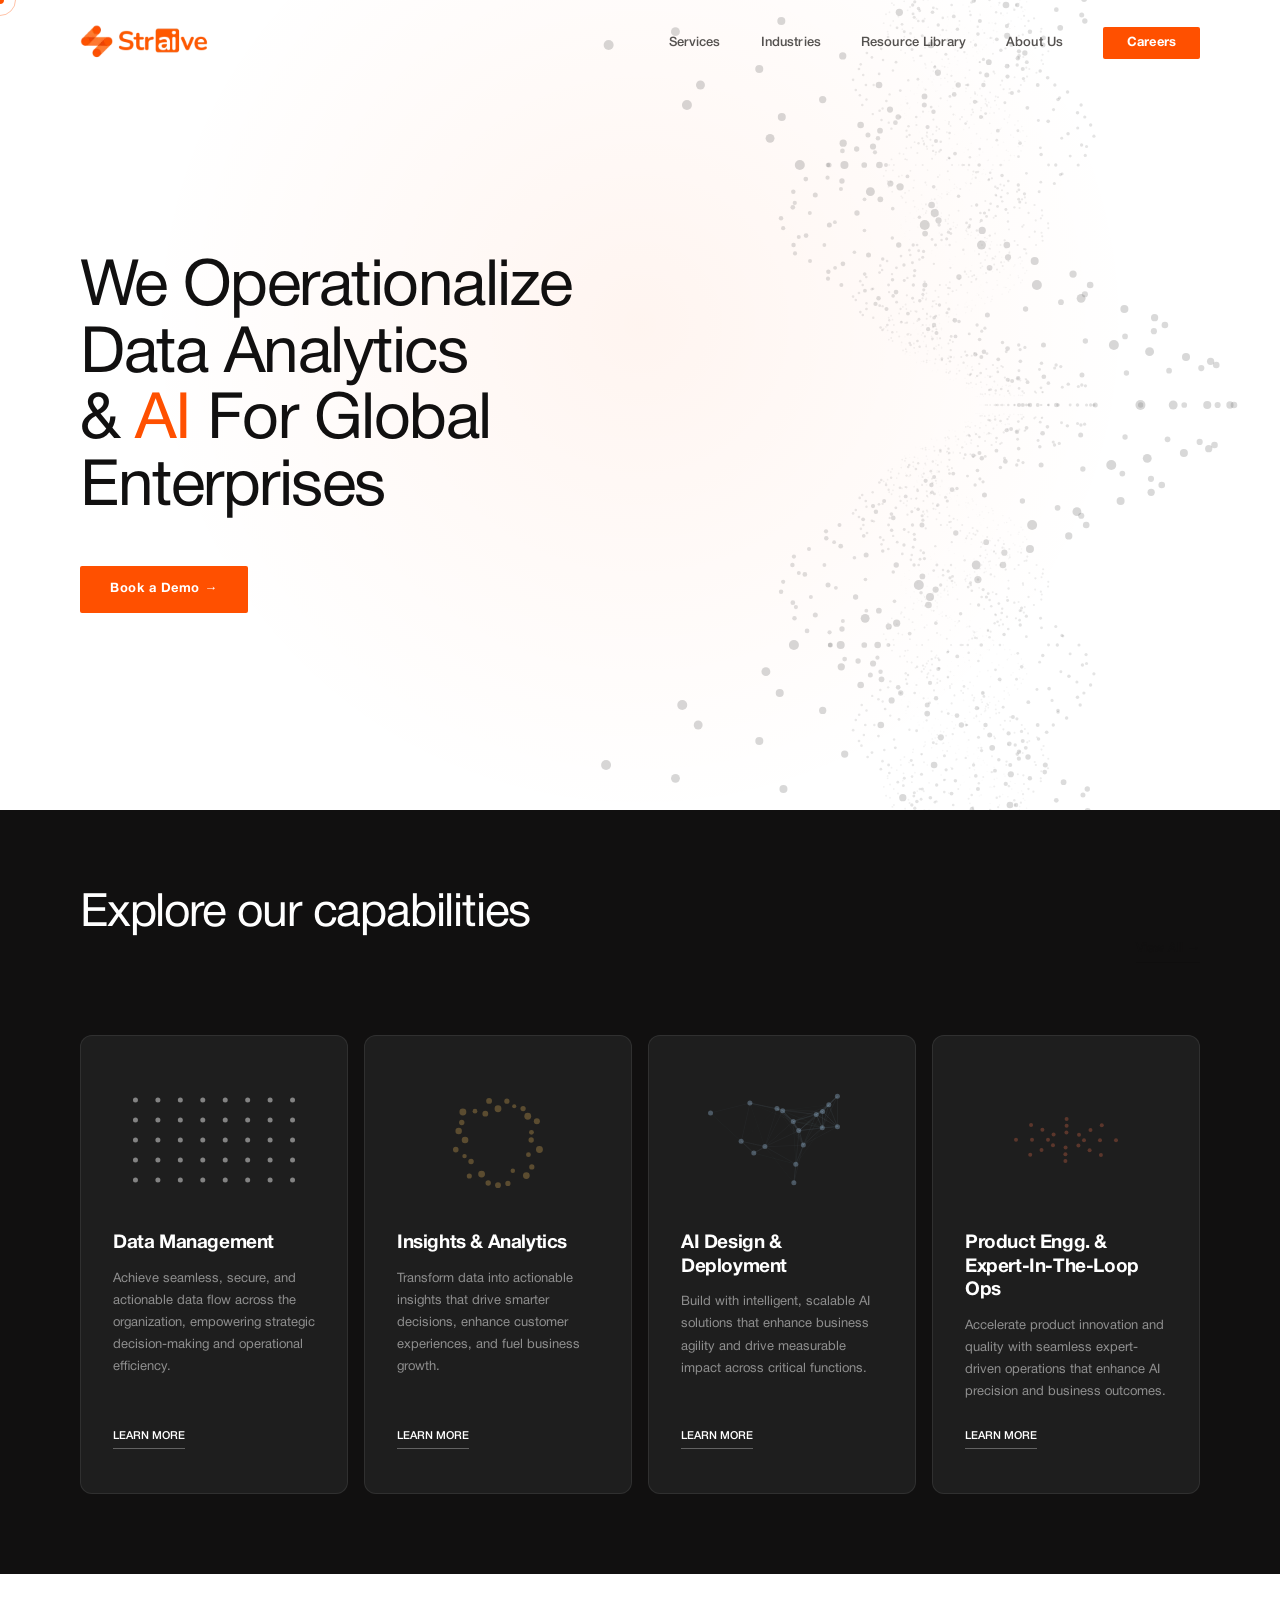
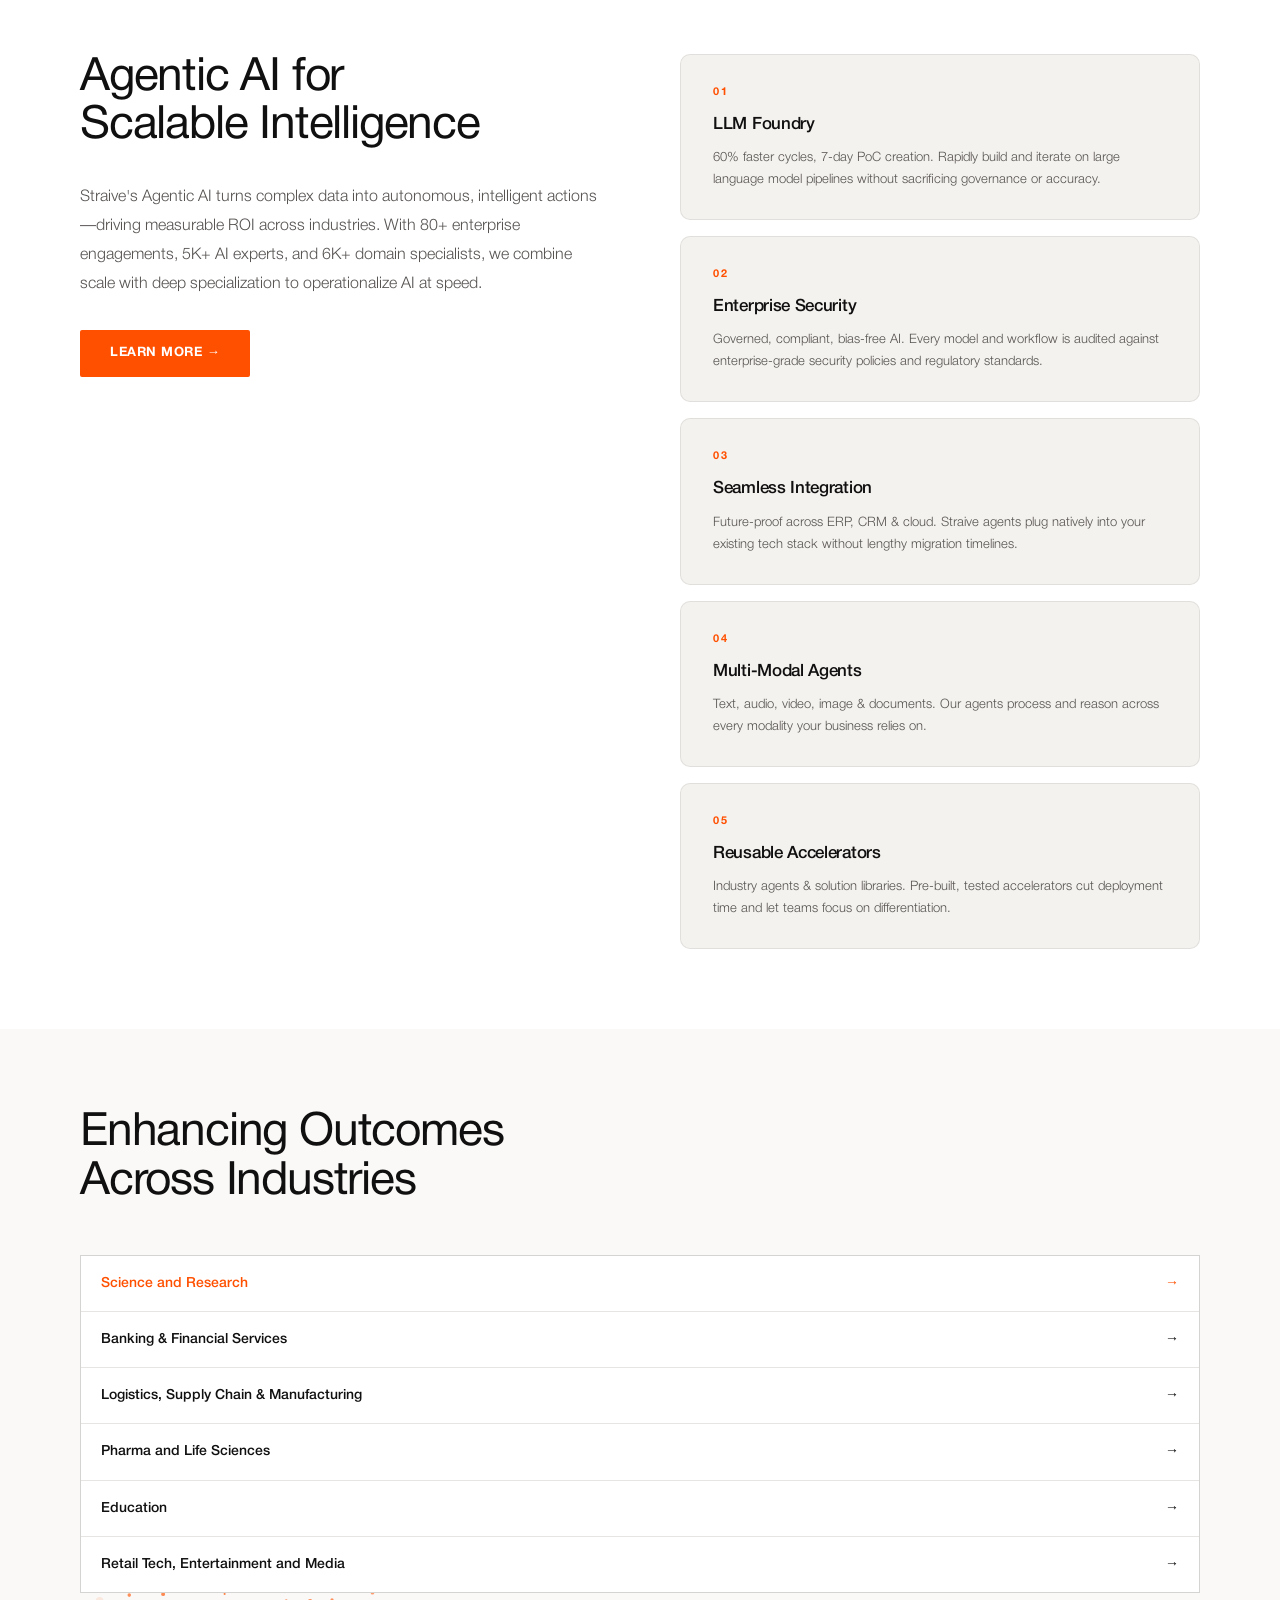
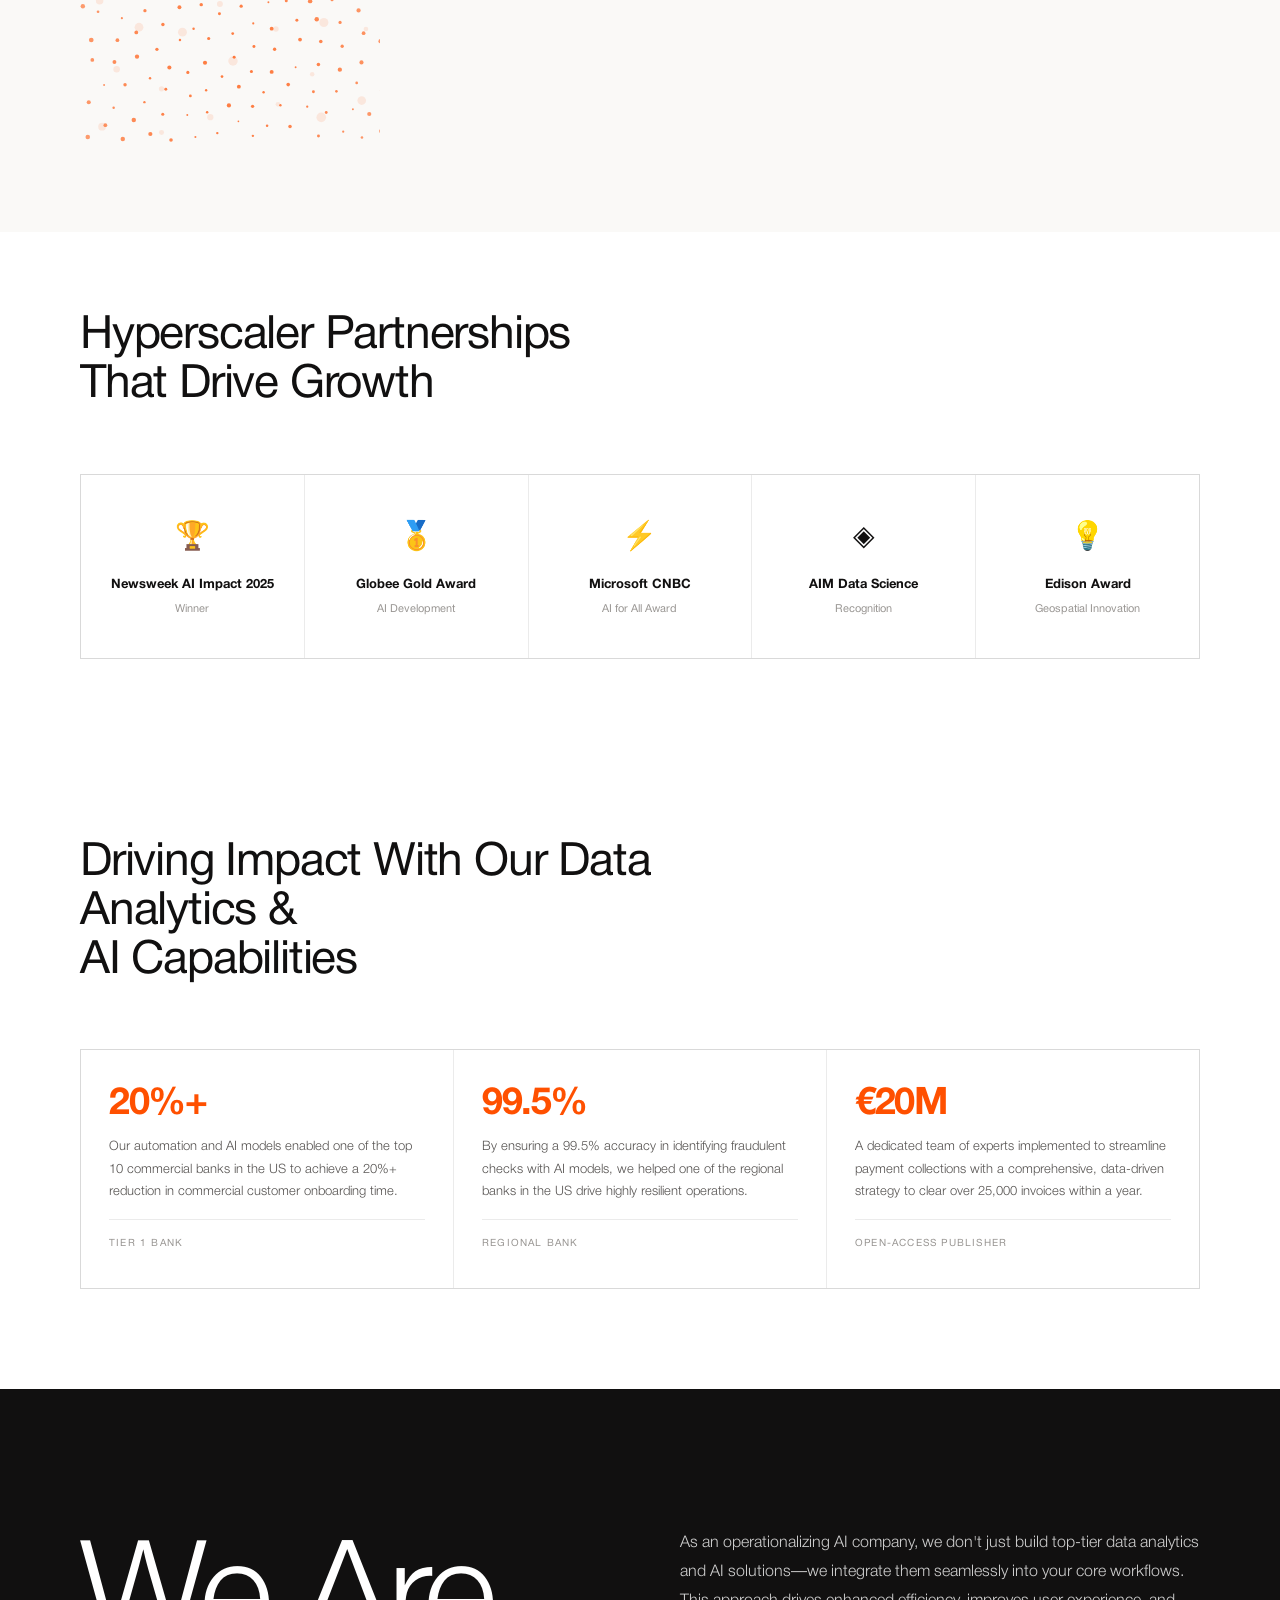
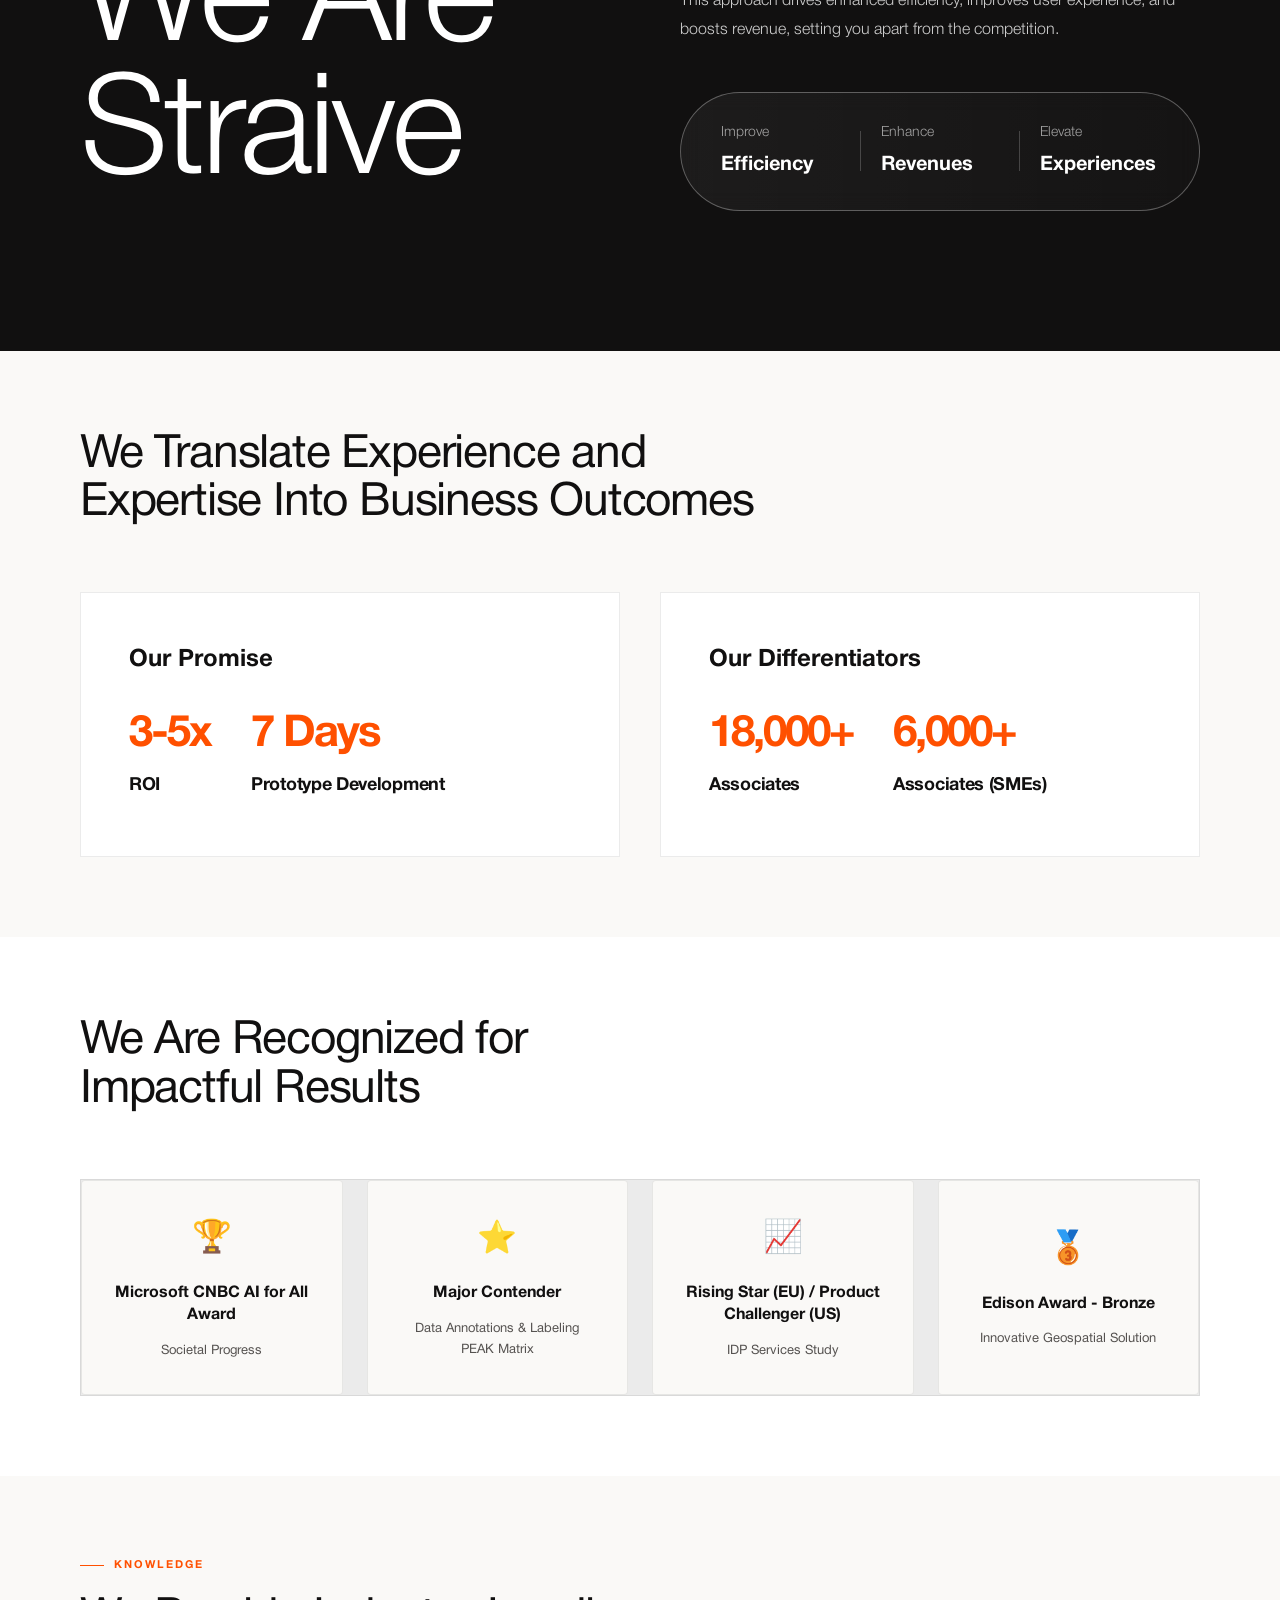
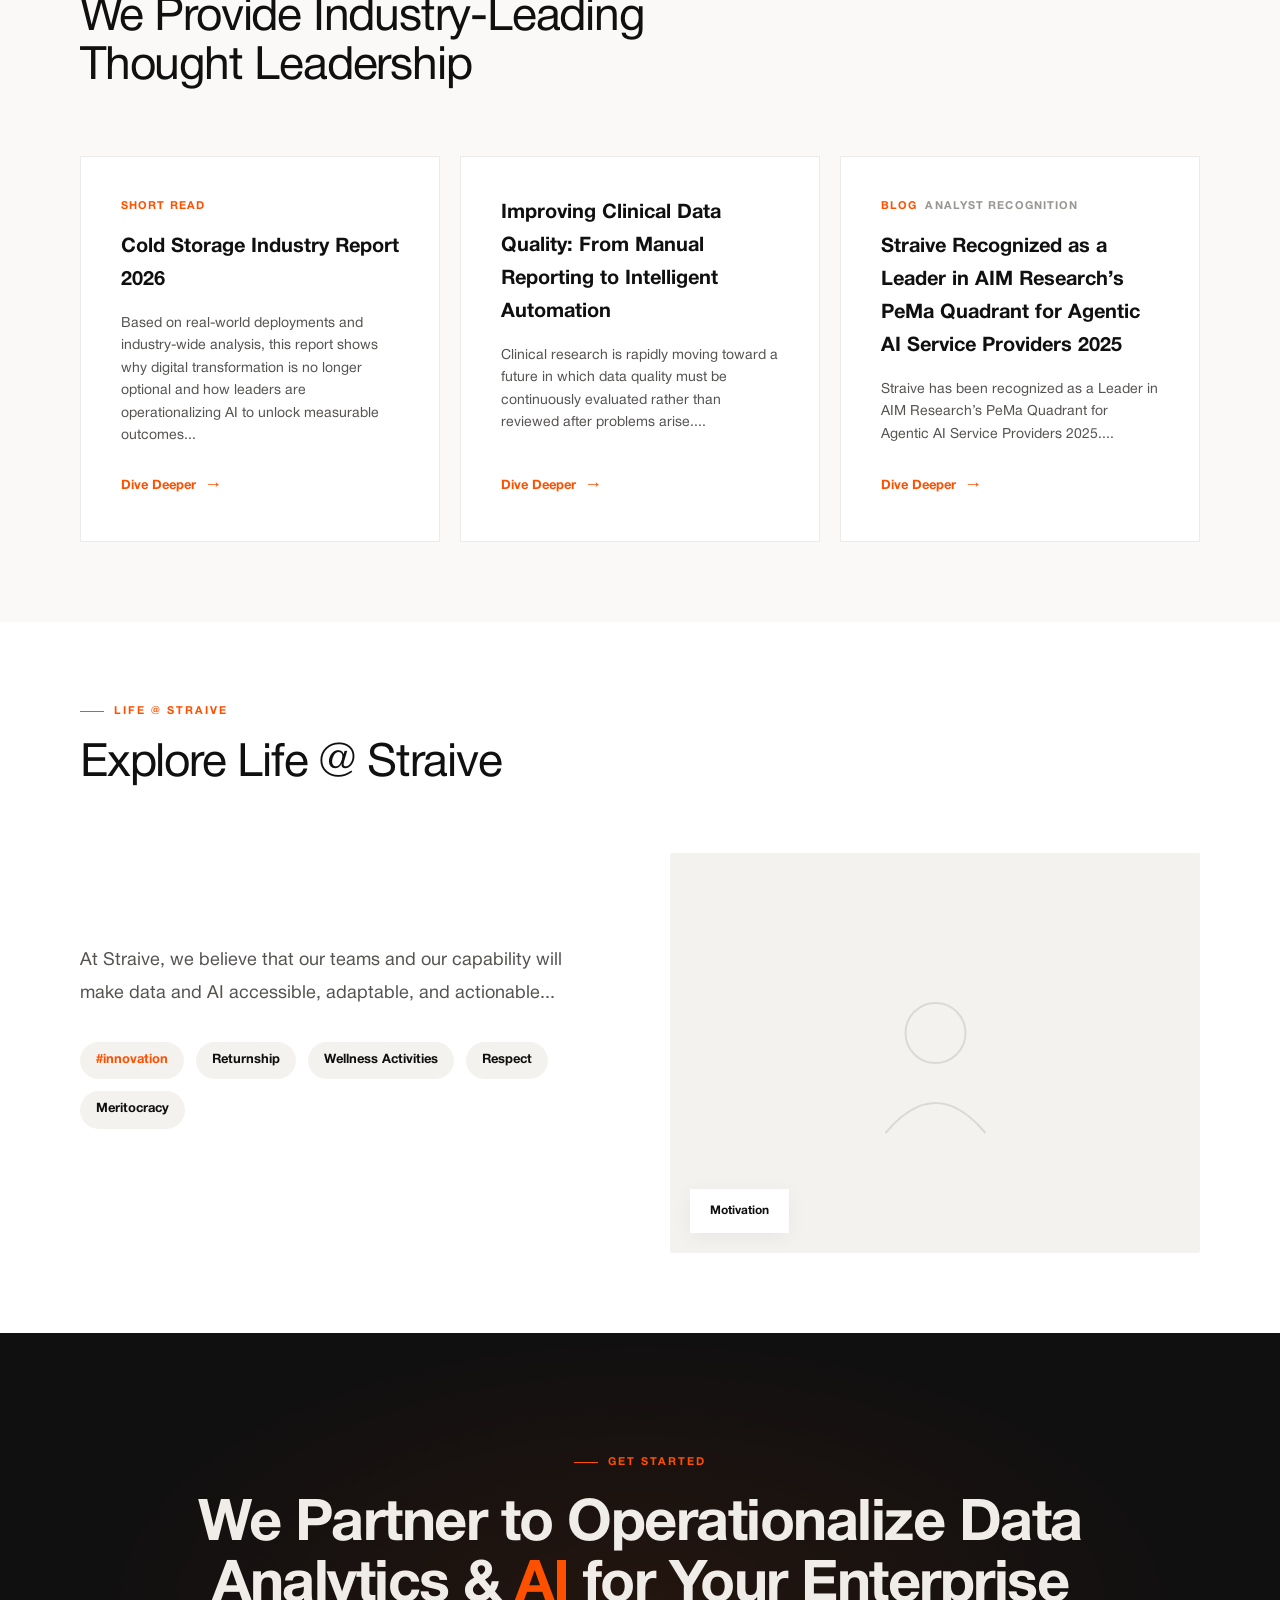
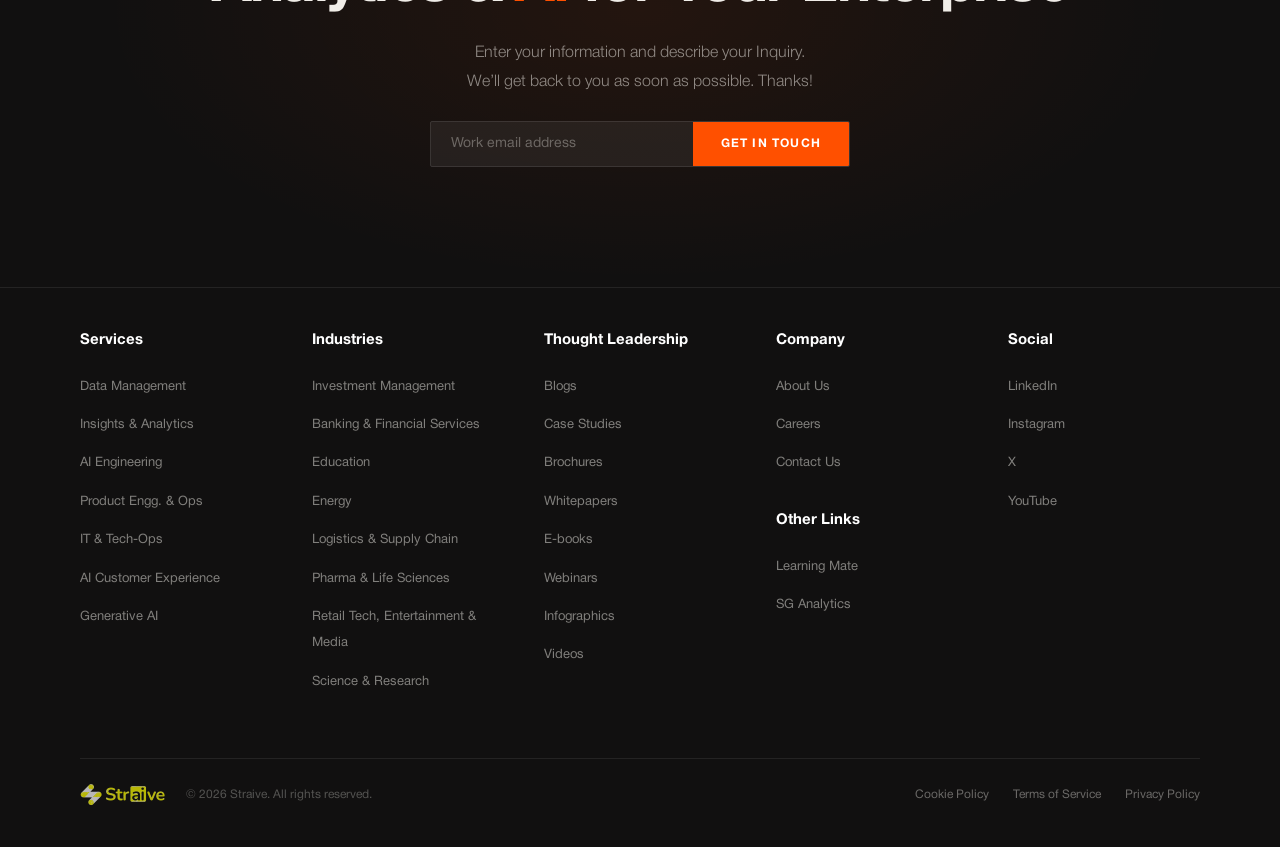
==== commit 4d6421e9: "Improve layout and descriptions in index.html Refactor descriptions for agentic cards and update ind" ====
--- a/index.html
+++ b/index.html
@@ -120,27 +120,32 @@
         <div class="agentic-card reveal reveal-d1">
           <div class="agentic-card-num">01</div>
           <div class="agentic-card-name">LLM Foundry</div>
-          <div class="agentic-card-desc">60% faster cycles, 7-day PoC creation. Rapidly build and iterate on large language model pipelines without sacrificing governance or accuracy.</div>
+          <div class="agentic-card-desc">60% faster cycles, 7-day PoC creation. Rapidly build and iterate on large
+            language model pipelines without sacrificing governance or accuracy.</div>
         </div>
         <div class="agentic-card reveal reveal-d2">
           <div class="agentic-card-num">02</div>
           <div class="agentic-card-name">Enterprise Security</div>
-          <div class="agentic-card-desc">Governed, compliant, bias-free AI. Every model and workflow is audited against enterprise-grade security policies and regulatory standards.</div>
+          <div class="agentic-card-desc">Governed, compliant, bias-free AI. Every model and workflow is audited against
+            enterprise-grade security policies and regulatory standards.</div>
         </div>
         <div class="agentic-card reveal reveal-d3">
           <div class="agentic-card-num">03</div>
           <div class="agentic-card-name">Seamless Integration</div>
-          <div class="agentic-card-desc">Future-proof across ERP, CRM & cloud. Straive agents plug natively into your existing tech stack without lengthy migration timelines.</div>
+          <div class="agentic-card-desc">Future-proof across ERP, CRM & cloud. Straive agents plug natively into your
+            existing tech stack without lengthy migration timelines.</div>
         </div>
         <div class="agentic-card reveal reveal-d1">
           <div class="agentic-card-num">04</div>
           <div class="agentic-card-name">Multi-Modal Agents</div>
-          <div class="agentic-card-desc">Text, audio, video, image & documents. Our agents process and reason across every modality your business relies on.</div>
+          <div class="agentic-card-desc">Text, audio, video, image & documents. Our agents process and reason across
+            every modality your business relies on.</div>
         </div>
         <div class="agentic-card reveal reveal-d2">
           <div class="agentic-card-num">05</div>
           <div class="agentic-card-name">Reusable Accelerators</div>
-          <div class="agentic-card-desc">Industry agents & solution libraries. Pre-built, tested accelerators cut deployment time and let teams focus on differentiation.</div>
+          <div class="agentic-card-desc">Industry agents & solution libraries. Pre-built, tested accelerators cut
+            deployment time and let teams focus on differentiation.</div>
         </div>
       </div>
     </div>
@@ -148,16 +153,22 @@
 
   <!-- INDUSTRIES + OUTCOMES -->
   <section id="industries">
-    <h2 class="section-title reveal reveal-d1">Enhancing Outcomes<br>Across Industries
-    </h2>
-    <div class="ind-list reveal reveal-d1"
-      style="max-width: 800px; margin: 72px auto 0; display: grid; grid-template-columns: 1fr 1fr; gap: 16px;">
-      <div class="ind-item active" data-particle="ind"><canvas class="ind-canvas"></canvas>Science and Research <span>→</span></div>
-      <div class="ind-item" data-particle="ind"><canvas class="ind-canvas"></canvas>Banking &amp; Financial Services <span>→</span></div>
-      <div class="ind-item" data-particle="ind"><canvas class="ind-canvas"></canvas>Logistics, Supply Chain &amp; Manufacturing <span>→</span></div>
-      <div class="ind-item" data-particle="ind"><canvas class="ind-canvas"></canvas>Pharma and Life Sciences <span>→</span></div>
-      <div class="ind-item" data-particle="ind"><canvas class="ind-canvas"></canvas>Education <span>→</span></div>
-      <div class="ind-item" data-particle="ind"><canvas class="ind-canvas"></canvas>Retail Tech, Entertainment and Media <span>→</span></div>
+    <div class="ind-container reveal reveal-d1">
+      <div class="ind-left">
+        <h2 class="section-title reveal reveal-d1" style="margin-bottom: 48px;">Enhancing Outcomes<br>Across Industries
+        </h2>
+        <div class="ind-list">
+          <div class="ind-item active" data-shape="sphere">Science and Research <span>→</span></div>
+          <div class="ind-item" data-shape="torus">Banking & Financial Services <span>→</span></div>
+          <div class="ind-item" data-shape="helix">Logistics, Supply Chain & Manufacturing <span>→</span></div>
+          <div class="ind-item" data-shape="cube">Pharma and Life Sciences <span>→</span></div>
+          <div class="ind-item" data-shape="grid">Education <span>→</span></div>
+          <div class="ind-item" data-shape="vortex">Retail Tech, Entertainment and Media <span>→</span></div>
+        </div>
+      </div>
+      <div class="ind-right">
+        <canvas id="ind-particle-canvas"></canvas>
+      </div>
     </div>
   </section>
 
@@ -359,7 +370,7 @@
   <section id="thought-leadership" style="background: var(--off-white);">
     <div class="section-eyebrow reveal">Knowledge</div>
     <h2 class="section-title reveal reveal-d1">We Provide Industry-Leading<br>Thought
-        Leadership</h2>
+      Leadership</h2>
     <div class="thought-grid reveal reveal-d1"
       style="display: grid; grid-template-columns: repeat(3, 1fr); gap: 20px; margin-top: 64px;">
 
@@ -1071,56 +1082,136 @@
       });
     })();
 
-    // ── Industry Card Particle Animation (subtle floating dots) ──
+    // ── Industry Dynamic Particle System ──
     (function () {
-      document.querySelectorAll('.ind-item[data-particle]').forEach((item) => {
-        const cnv = item.querySelector('.ind-canvas');
-        if (!cnv) return;
-        const ctx = cnv.getContext('2d');
-        let W, H, pts = [], hovered = false, t = 0;
-
-        function resize() {
-          W = cnv.width = item.offsetWidth;
-          H = cnv.height = item.offsetHeight;
-          pts = [];
-          for (let i = 0; i < 18; i++) {
-            pts.push({
-              x: Math.random() * W, y: Math.random() * H,
-              vx: (Math.random() - 0.5) * 0.4, vy: (Math.random() - 0.5) * 0.4,
-              r: 1.5 + Math.random() * 1.5
-            });
+      const canvas = document.getElementById('ind-particle-canvas');
+      if (!canvas) return;
+      const ctx = canvas.getContext('2d');
+      let W, H, particles = [];
+      const PARTICLE_COUNT = 600;
+      let rotationX = 0, rotationY = 0;
+
+      function resize() {
+        W = canvas.width = canvas.offsetWidth;
+        H = canvas.height = canvas.offsetHeight;
+      }
+      resize();
+      window.addEventListener('resize', resize);
+
+      class Particle {
+        constructor() {
+          this.x = (Math.random() - 0.5) * 400;
+          this.y = (Math.random() - 0.5) * 400;
+          this.z = (Math.random() - 0.5) * 400;
+          this.tx = this.x; this.ty = this.y; this.tz = this.z;
+          this.px = 0; this.py = 0;
+          this.size = 1.2 + Math.random() * 1.8;
+        }
+
+        update() {
+          // Morphing speed
+          this.x += (this.tx - this.x) * 0.07;
+          this.y += (this.ty - this.y) * 0.07;
+          this.z += (this.tz - this.z) * 0.07;
+
+          // Continuous rotation
+          let x1 = this.x * Math.cos(rotationY) - this.z * Math.sin(rotationY);
+          let z1 = this.x * Math.sin(rotationY) + this.z * Math.cos(rotationY);
+          let y1 = this.y * Math.cos(rotationX) - z1 * Math.sin(rotationX);
+          let z2 = this.y * Math.sin(rotationX) + z1 * Math.cos(rotationX);
+
+          // 3D to 2D projection
+          const perspective = 500 / (500 + z2);
+          this.px = W / 2 + x1 * perspective;
+          this.py = H / 2 + y1 * perspective;
+          this.pSize = this.size * perspective;
+          this.alpha = (z2 + 250) / 500;
+        }
+
+        draw() {
+          ctx.fillStyle = `rgba(255, 80, 0, ${Math.max(0.1, this.alpha * 0.8)})`;
+          ctx.beginPath();
+          ctx.arc(this.px, this.py, this.pSize, 0, Math.PI * 2);
+          ctx.fill();
+        }
+      }
+
+      function setShape(shape) {
+        particles.forEach((p, i) => {
+          let tx, ty, tz;
+          if (shape === 'sphere') {
+            const phi = Math.acos(-1 + (2 * i) / PARTICLE_COUNT);
+            const theta = Math.sqrt(PARTICLE_COUNT * Math.PI) * phi;
+            tx = 220 * Math.sin(phi) * Math.cos(theta);
+            ty = 220 * Math.sin(phi) * Math.sin(theta);
+            tz = 220 * Math.cos(phi);
+          } else if (shape === 'torus') {
+            const R = 180, r = 70;
+            const u = (i / PARTICLE_COUNT) * Math.PI * 2;
+            const v = (i % 20) / 20 * Math.PI * 2;
+            tx = (R + r * Math.cos(v)) * Math.cos(u);
+            ty = (R + r * Math.cos(v)) * Math.sin(u);
+            tz = r * Math.sin(v);
+          } else if (shape === 'helix') {
+            const t = (i / PARTICLE_COUNT) * Math.PI * 12;
+            tx = 140 * Math.cos(t);
+            ty = 140 * Math.sin(t);
+            tz = (i / PARTICLE_COUNT - 0.5) * 440;
+          } else if (shape === 'cube') {
+            const side = Math.pow(PARTICLE_COUNT, 1 / 3);
+            const x = (i % side) - side / 2;
+            const y = (Math.floor(i / side) % side) - side / 2;
+            const z = (Math.floor(i / (side * side))) - side / 2;
+            tx = x * (400 / side);
+            ty = y * (400 / side);
+            tz = z * (400 / side);
+          } else if (shape === 'grid') {
+            const size = Math.sqrt(PARTICLE_COUNT);
+            tx = ((i % size) - size / 2) * (550 / size);
+            ty = (Math.floor(i / size) - size / 2) * (550 / size);
+            tz = Math.sin(i * 0.1) * 60;
+          } else if (shape === 'vortex') {
+            const angle = 0.2 * i;
+            const x = (1 + angle) * Math.cos(angle);
+            const y = (1 + angle) * Math.sin(angle);
+            tx = x * 2.2;
+            ty = y * 2.2;
+            tz = (i - PARTICLE_COUNT / 2) * 0.7;
           }
+          p.tx = tx; p.ty = ty; p.tz = tz;
+        });
+      }
+
+      function init() {
+        particles = [];
+        for (let i = 0; i < PARTICLE_COUNT; i++) {
+          particles.push(new Particle());
         }
-        resize();
-        window.addEventListener('resize', resize);
-
-        item.addEventListener('mouseenter', () => { hovered = true; });
-        item.addEventListener('mouseleave', () => { hovered = false; });
-
-        function draw() {
-          ctx.clearRect(0, 0, W, H);
-          const speed = hovered ? 2.5 : 1;
-          pts.forEach((p, i) => {
-            p.x += p.vx * speed;
-            p.y += p.vy * speed;
-            if (p.x < 0 || p.x > W) p.vx *= -1;
-            if (p.y < 0 || p.y > H) p.vy *= -1;
-            // connect nearby dots
-            pts.slice(i + 1).forEach(q => {
-              const dx = p.x - q.x, dy = p.y - q.y, d = Math.sqrt(dx * dx + dy * dy);
-              if (d < 60) {
-                ctx.strokeStyle = hovered ? `rgba(255,80,0,${(1 - d / 60) * 0.35})` : `rgba(0,0,0,${(1 - d / 60) * 0.08})`;
-                ctx.lineWidth = 0.5;
-                ctx.beginPath(); ctx.moveTo(p.x, p.y); ctx.lineTo(q.x, q.y); ctx.stroke();
-              }
-            });
-            ctx.fillStyle = hovered ? `rgba(255,80,0,0.5)` : `rgba(0,0,0,0.15)`;
-            ctx.beginPath(); ctx.arc(p.x, p.y, p.r, 0, Math.PI * 2); ctx.fill();
-          });
-          t++;
-          requestAnimationFrame(draw);
-        }
-        draw();
+        setShape('sphere');
+      }
+
+      function animate() {
+        ctx.clearRect(0, 0, W, H);
+        rotationX += 0.003;
+        rotationY += 0.005;
+        particles.forEach(p => {
+          p.update();
+          p.draw();
+        });
+        requestAnimationFrame(animate);
+      }
+
+      init();
+      animate();
+
+      // Interactions
+      document.querySelectorAll('.ind-item').forEach(item => {
+        item.addEventListener('mouseenter', () => {
+          const shape = item.getAttribute('data-shape');
+          setShape(shape);
+          document.querySelectorAll('.ind-item').forEach(el => el.classList.remove('active'));
+          item.classList.add('active');
+        });
       });
     })();
 
@@ -1171,4 +1262,4 @@
   </script>
 </body>
 
-</html>+</html>
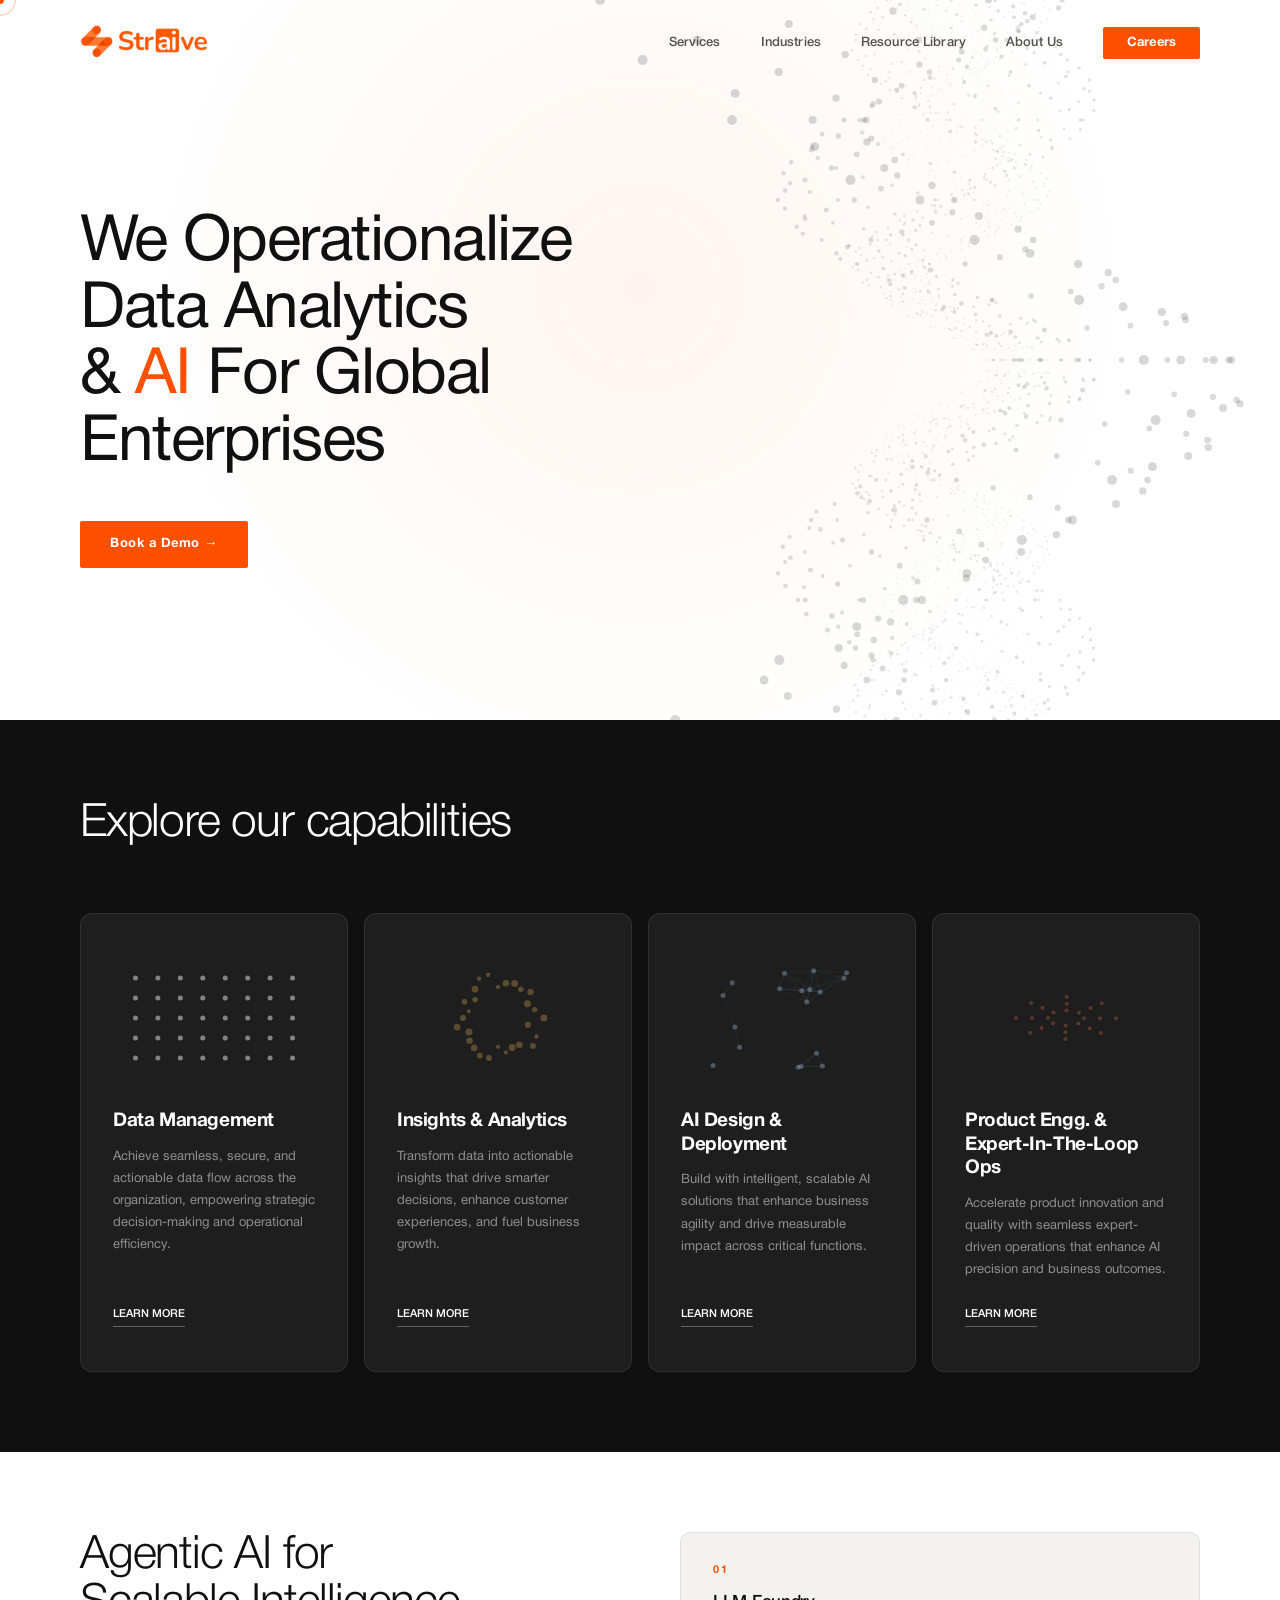
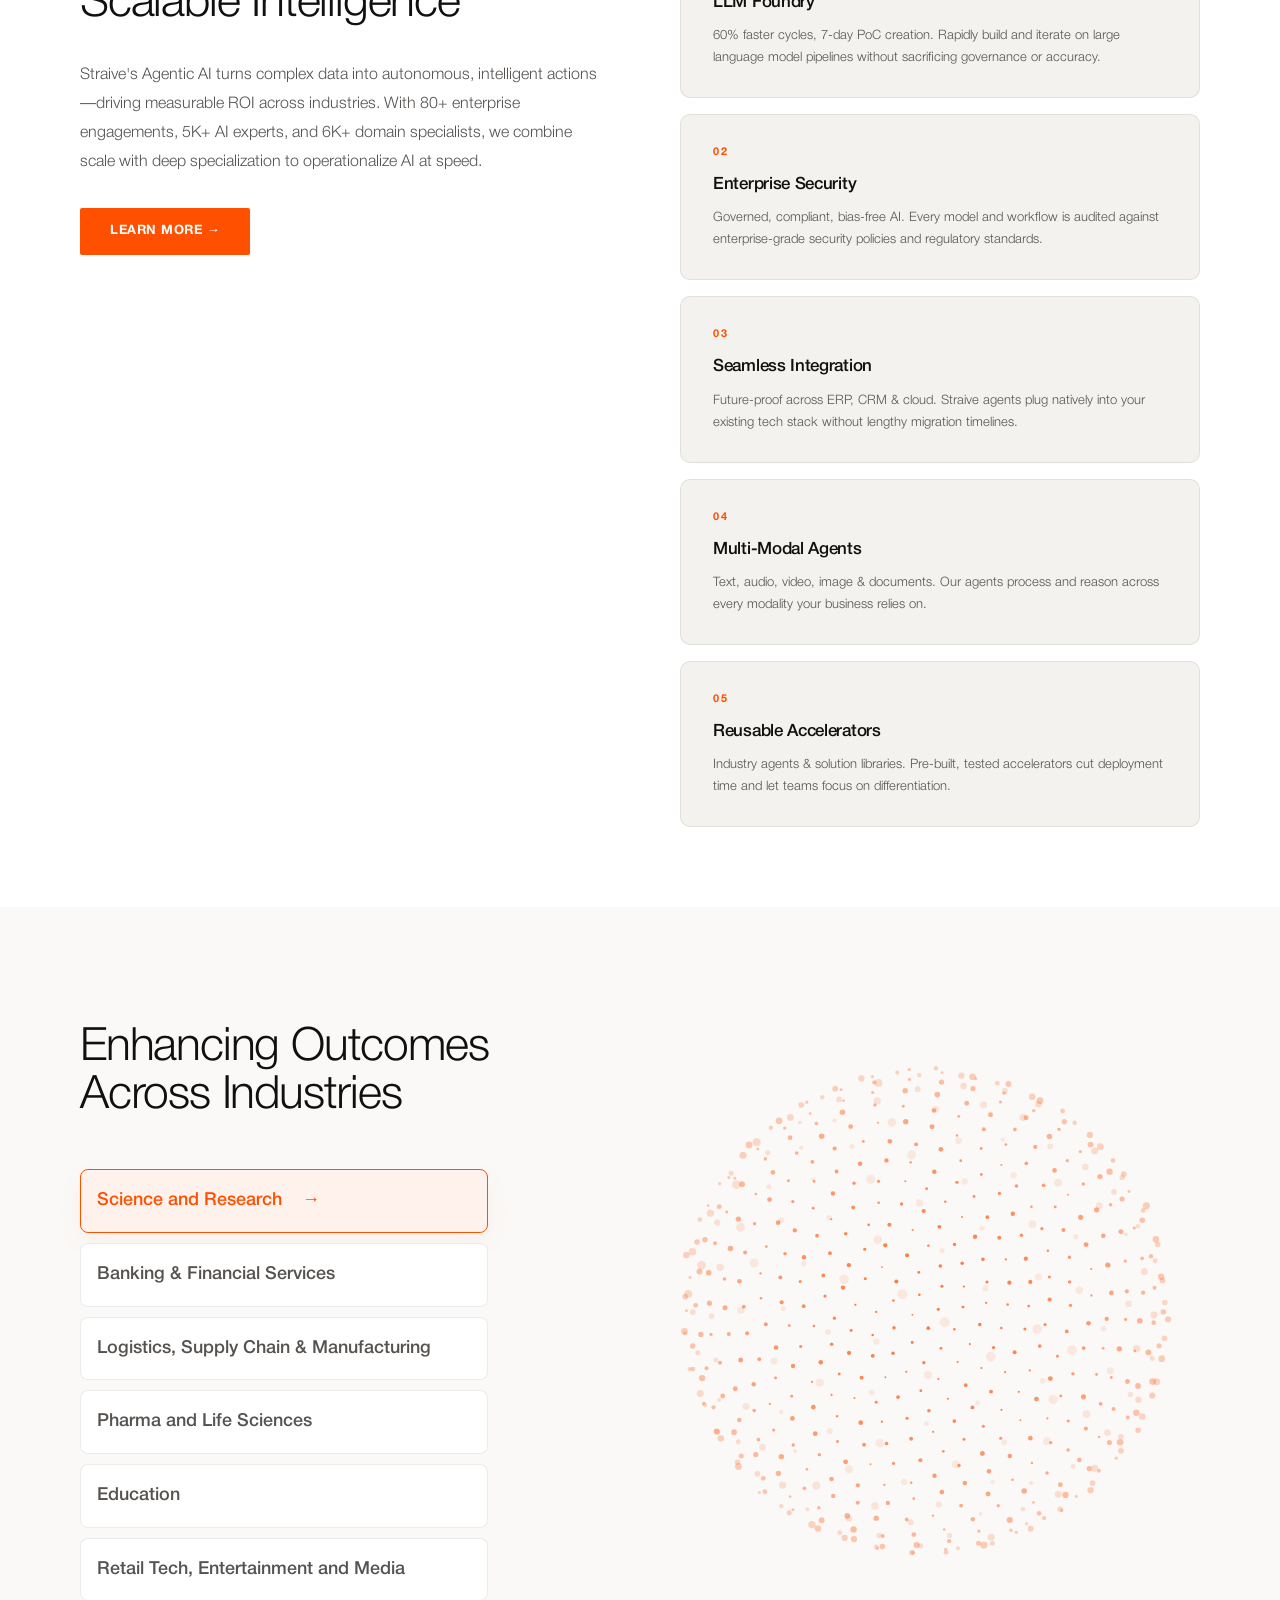
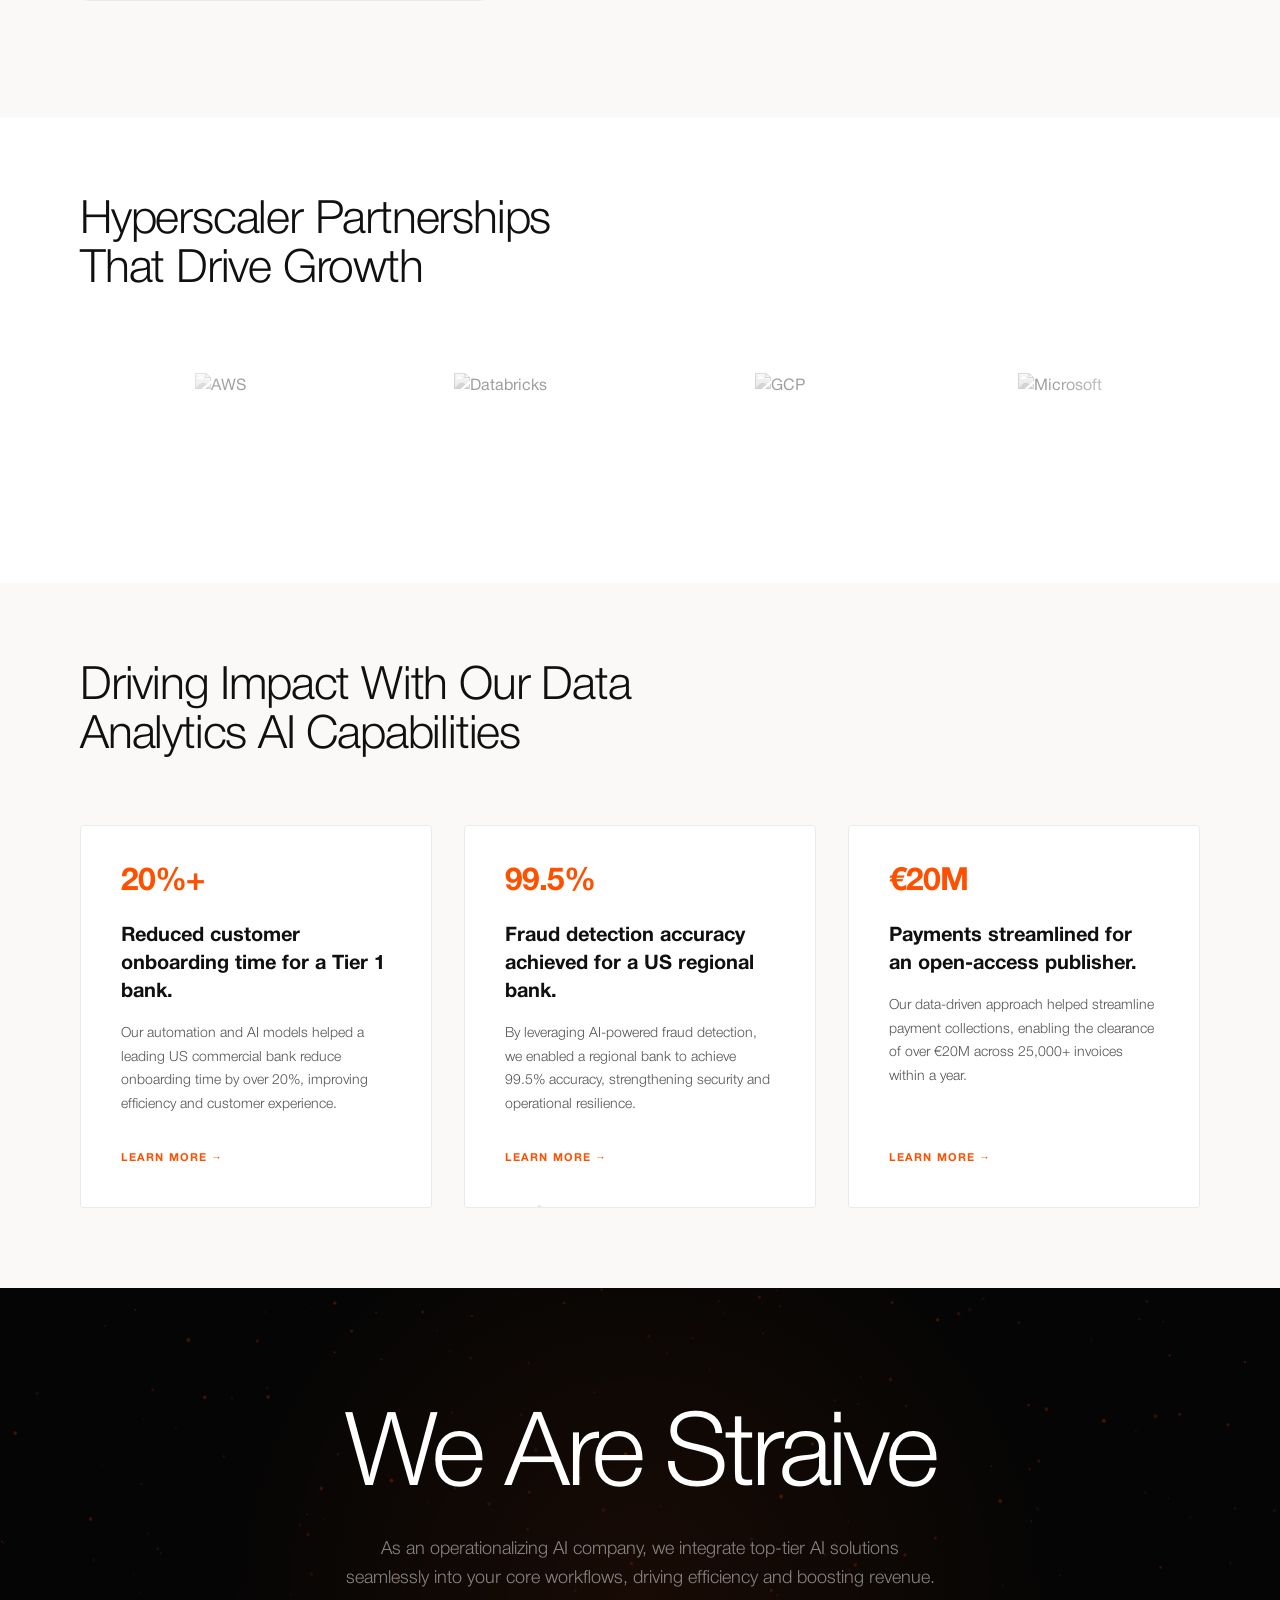
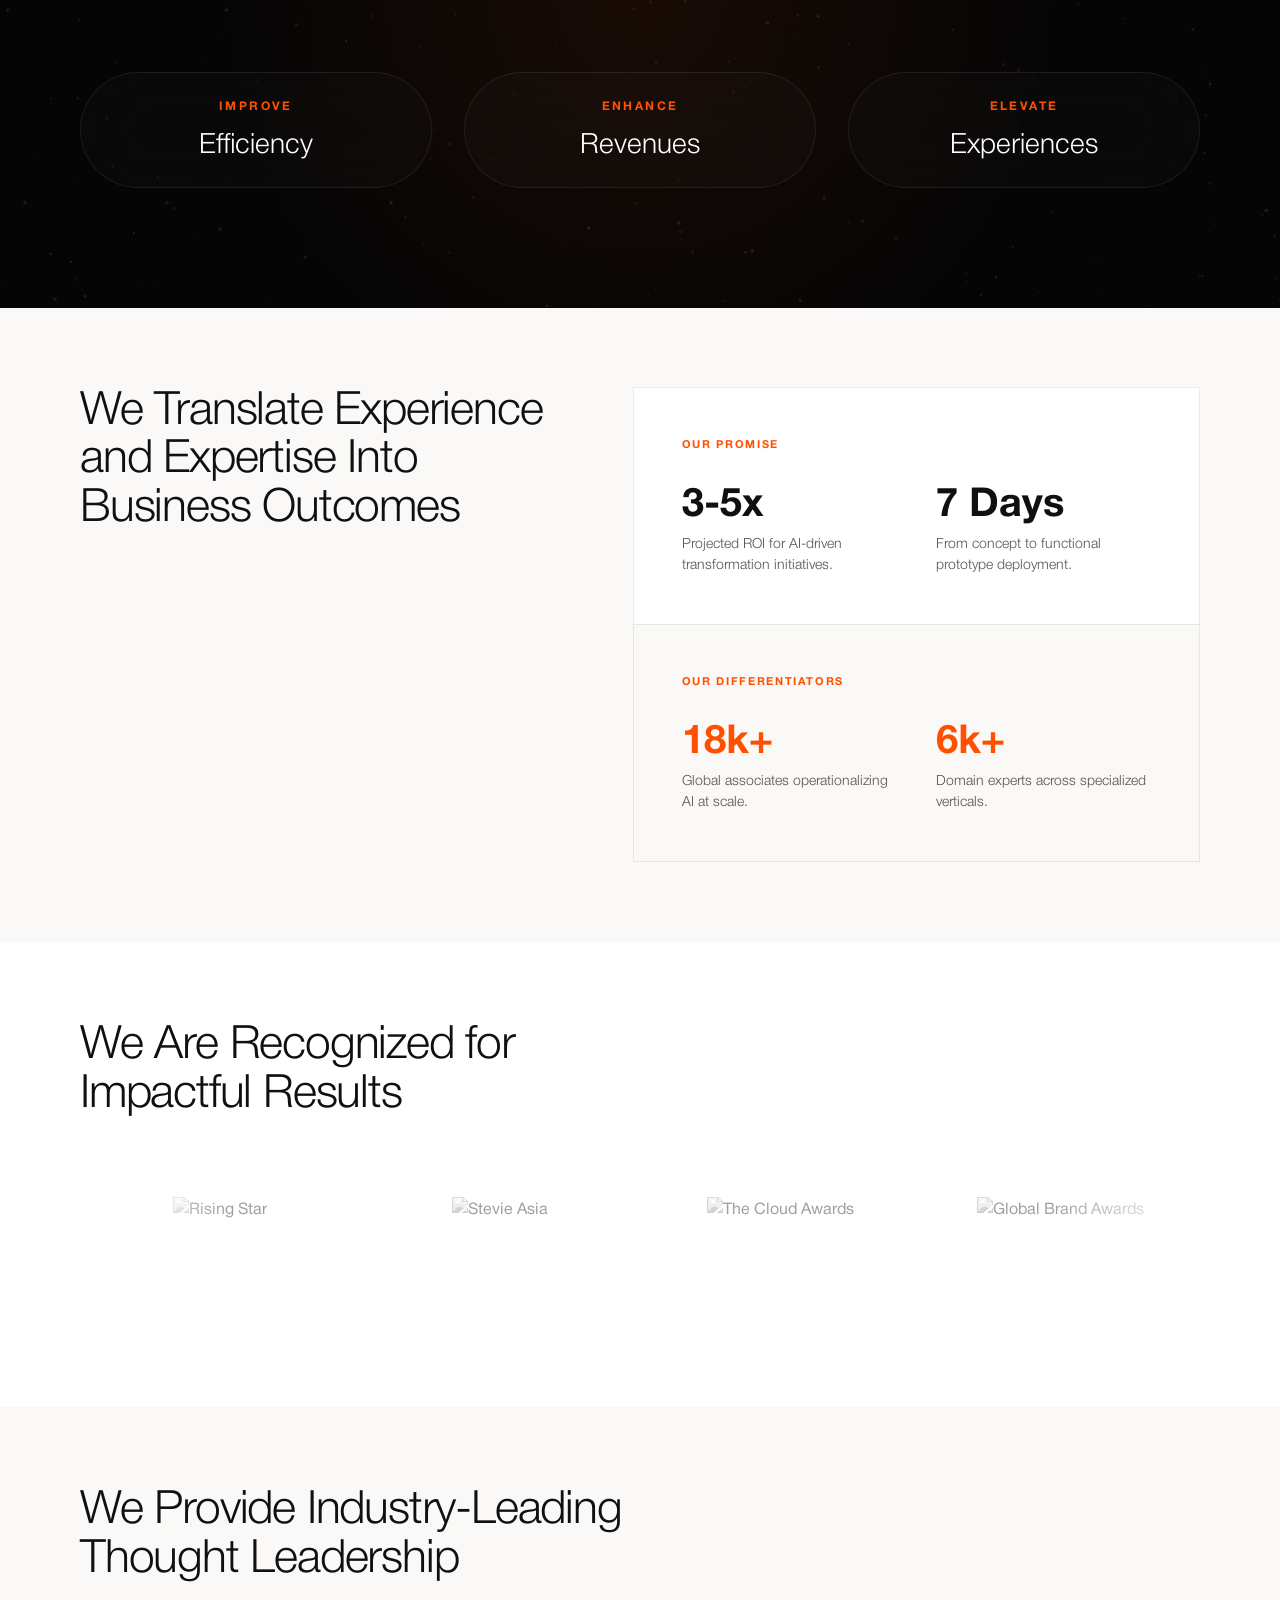
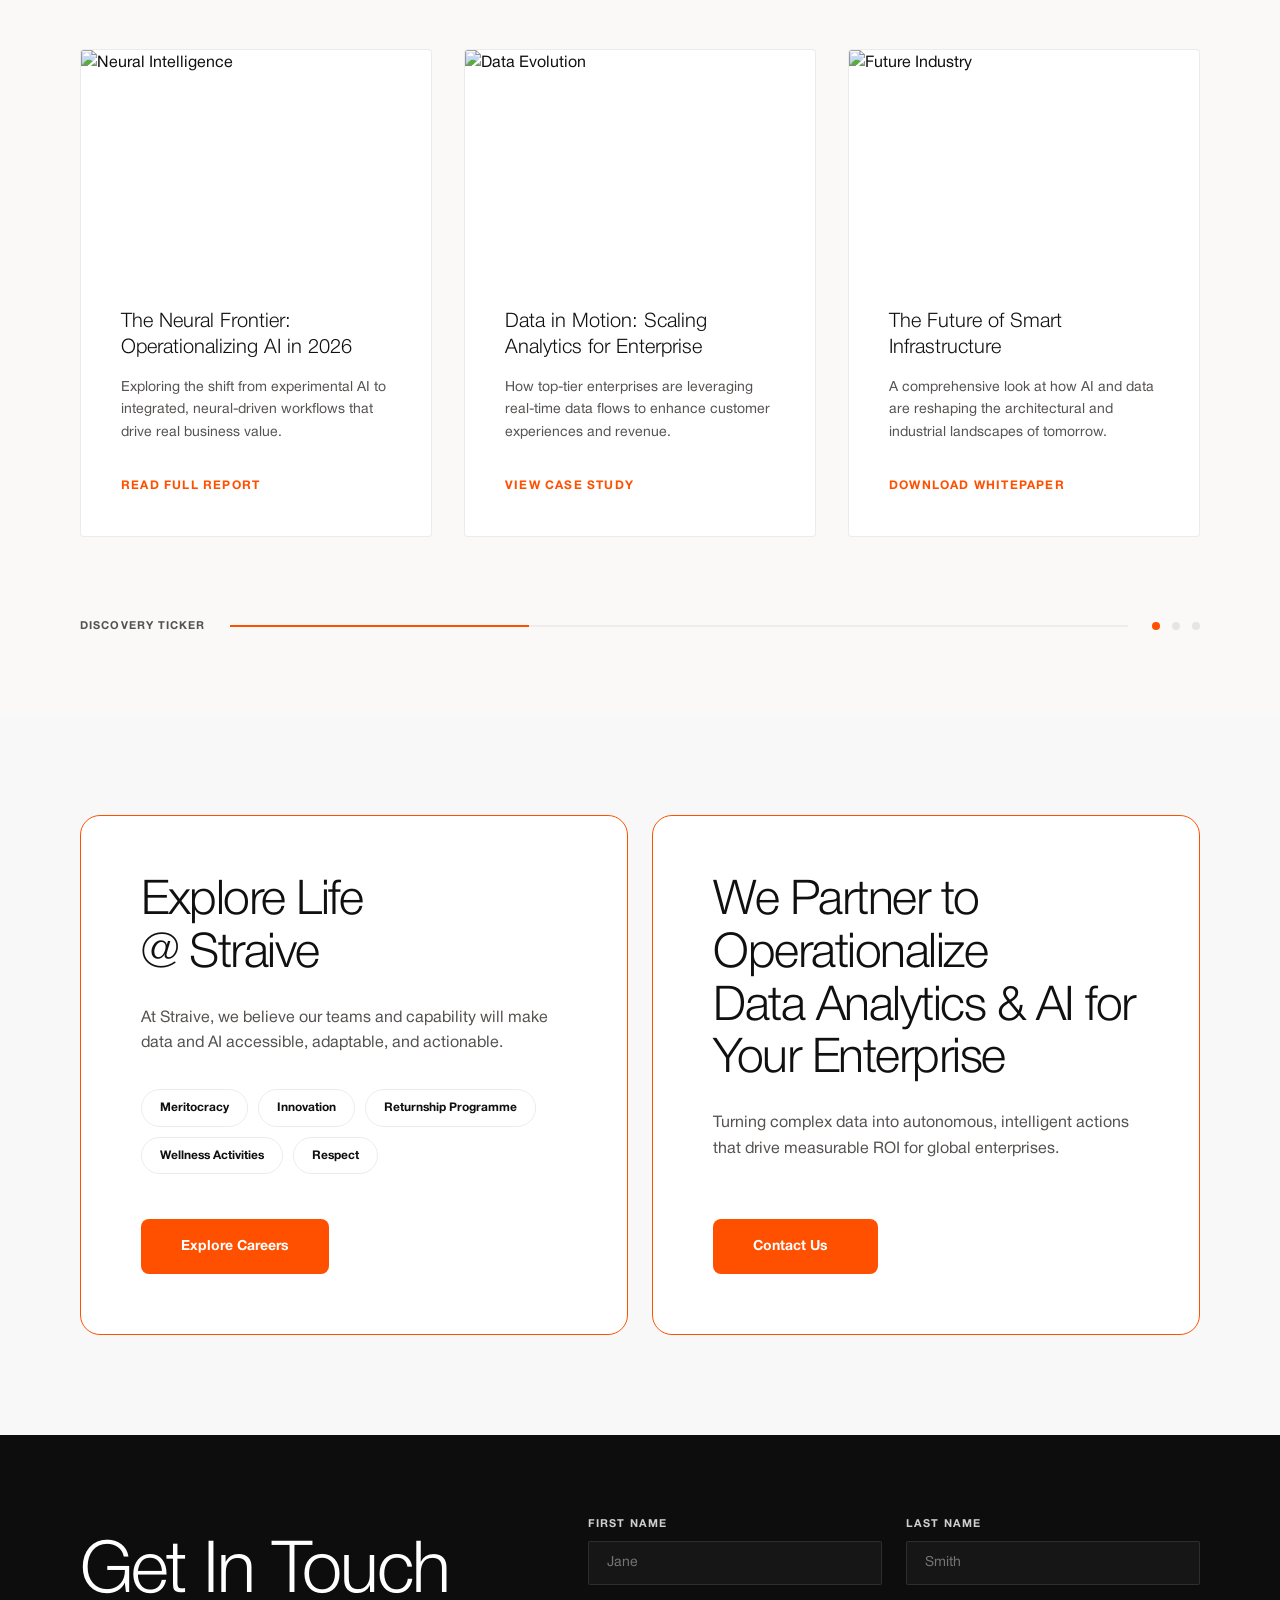
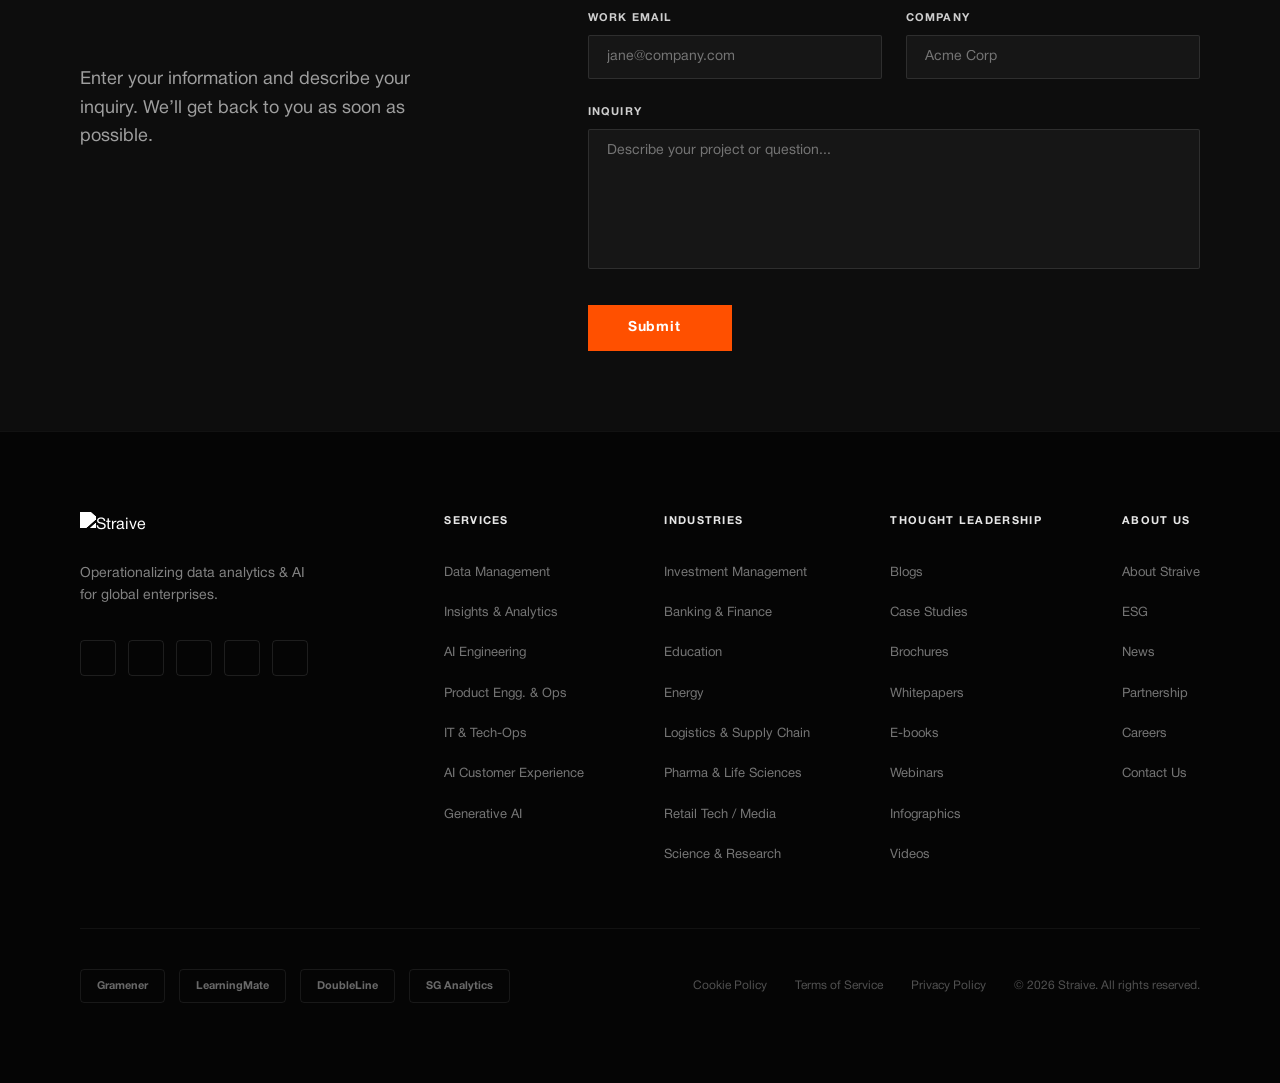
==== commit cc176462: "Update print statement from 'Hello' to 'Goodbye'" ====
--- a/index.html
+++ b/index.html
@@ -175,113 +175,111 @@
   <!-- AWARDS -->
   <section id="awards">
 
-    <h2 class="section-title reveal reveal-d1">Hyperscaler Partnerships<br>That Drive Growth
-    </h2>
-    <div class="awards-row reveal reveal-d1">
-      <div class="award-tile">
-        <div class="award-icon">🏆</div>
-        <div class="award-name">Newsweek AI Impact 2025</div>
-        <div class="award-sub">Winner</div>
-      </div>
-      <div class="award-tile">
-        <div class="award-icon">🥇</div>
-        <div class="award-name">Globee Gold Award</div>
-        <div class="award-sub">AI Development</div>
-      </div>
-      <div class="award-tile">
-        <div class="award-icon">⚡</div>
-        <div class="award-name">Microsoft CNBC</div>
-        <div class="award-sub">AI for All Award</div>
-      </div>
-      <div class="award-tile">
-        <div class="award-icon">◈</div>
-        <div class="award-name">AIM Data Science</div>
-        <div class="award-sub">Recognition</div>
-      </div>
-      <div class="award-tile">
-        <div class="award-icon">💡</div>
-        <div class="award-name">Edison Award</div>
-        <div class="award-sub">Geospatial Innovation</div>
+    <h2 class="section-title reveal reveal-d1">Hyperscaler Partnerships <br>
+      That Drive Growth</h2>
+
+    <div class="awards-marquee-wrap reveal reveal-d1">
+      <div class="awards-marquee-inner">
+        <!-- Set 1 -->
+        <div class="award-card">
+          <img src="images/AWS.webp" alt="AWS" class="award-logo">
+        </div>
+        <div class="award-card">
+          <img src="images/Databricks.webp" alt="Databricks" class="award-logo">
+        </div>
+        <div class="award-card">
+          <img src="images/GCP.webp" alt="GCP" class="award-logo">
+        </div>
+        <div class="award-card">
+          <img src="images/Microsoft.webp" alt="Microsoft" class="award-logo">
+        </div>
+        <div class="award-card">
+          <img src="images/Snowflake.webp" alt="Snowflake" class="award-logo">
+        </div>
+        <!-- Set 2 (for loop) -->
+        <div class="award-card">
+          <img src="images/AWS.webp" alt="AWS" class="award-logo">
+        </div>
+        <div class="award-card">
+          <img src="images/Databricks.webp" alt="Databricks" class="award-logo">
+        </div>
+        <div class="award-card">
+          <img src="images/GCP.webp" alt="GCP" class="award-logo">
+        </div>
+        <div class="award-card">
+          <img src="images/Microsoft.webp" alt="Microsoft" class="award-logo">
+        </div>
+        <div class="award-card">
+          <img src="images/Snowflake.webp" alt="Snowflake" class="award-logo">
+        </div>
       </div>
     </div>
   </section>
 
   <!-- CLIENT OUTCOMES -->
-  <section id="client-outcomes" style="padding-top: 100px;">
-    <h2 class="section-title reveal reveal-d1">Driving Impact With Our Data Analytics &amp;<br>AI Capabilities</h2>
-    <div class="outcomes-grid reveal reveal-d2" style="margin-top: 64px;">
-      <div class="outcome-card" data-particle="outcome">
+  <section id="client-outcomes">
+    <h2 class="section-title reveal reveal-d1">Driving Impact With Our Data Analytics AI Capabilities</h2>
+    <div class="outcomes-grid" style="margin-top: 64px;">
+      <div class="outcome-card reveal reveal-d1" data-particle="outcome">
         <canvas class="outcome-canvas"></canvas>
-        <div class="oc-val">20%+</div>
-        <div class="oc-desc" style="font-size:13px;">Our automation and AI models enabled one of the top 10 commercial
-          banks in the US to achieve a 20%+ reduction in commercial customer onboarding time.</div>
-        <div class="oc-client">Tier 1 Bank</div>
-      </div>
-      <div class="outcome-card" data-particle="outcome">
+        <div class="oc-body">
+          <div class="oc-val">20%+</div>
+          <div class="oc-title">Reduced customer onboarding time for a Tier 1 bank.</div>
+          <div class="oc-desc">Our automation and AI models helped a leading US commercial bank reduce onboarding time
+            by over 20%, improving efficiency and customer experience.</div>
+        </div>
+        <a href="#" class="oc-cta">Learn More →</a>
+      </div>
+      <div class="outcome-card reveal reveal-d2" data-particle="outcome">
         <canvas class="outcome-canvas"></canvas>
-        <div class="oc-val">99.5%</div>
-        <div class="oc-desc" style="font-size:13px;">By ensuring a 99.5% accuracy in identifying fraudulent checks with
-          AI models, we helped one of the regional banks in the US drive highly resilient operations.</div>
-        <div class="oc-client">Regional Bank</div>
-      </div>
-      <div class="outcome-card" data-particle="outcome">
+        <div class="oc-body">
+          <div class="oc-val">99.5%</div>
+          <div class="oc-title">Fraud detection accuracy achieved for a US regional bank.</div>
+          <div class="oc-desc">By leveraging AI-powered fraud detection, we enabled a regional bank to achieve 99.5%
+            accuracy, strengthening security and operational resilience.</div>
+        </div>
+        <a href="#" class="oc-cta">Learn More →</a>
+      </div>
+      <div class="outcome-card reveal reveal-d3" data-particle="outcome">
         <canvas class="outcome-canvas"></canvas>
-        <div class="oc-val">€20M</div>
-        <div class="oc-desc" style="font-size:13px;">A dedicated team of experts implemented to streamline payment
-          collections with a comprehensive, data-driven strategy to clear over 25,000 invoices within a year.</div>
-        <div class="oc-client">Open-access Publisher</div>
+        <div class="oc-body">
+          <div class="oc-val">€20M</div>
+          <div class="oc-title">Payments streamlined for an open-access publisher.</div>
+          <div class="oc-desc">Our data-driven approach helped streamline payment collections, enabling the clearance of
+            over €20M across 25,000+ invoices within a year.</div>
+        </div>
+        <a href="#" class="oc-cta">Learn More →</a>
       </div>
     </div>
   </section>
 
-  <!-- WE ARE STRAIVE -->
-  <section id="we-are-straive"
-    style="background: var(--text); color: var(--white); padding: 140px 0; position: relative; overflow: hidden; margin-top: 20px;">
-    <!-- Dark overlay (if a background image is added later, this ensures text readability) -->
-    <div
-      style="position: absolute; top: 0; left: 0; right: 0; bottom: 0; background: linear-gradient(135deg, rgba(17,16,16,0.95) 0%, rgba(17,16,16,0.8) 100%); z-index: 0;">
-    </div>
-
-    <div
-      style="max-width: 1200px; margin: 0 auto; padding: 0 40px; position: relative; z-index: 1; display: grid; grid-template-columns: 1fr 1fr; gap: 80px; align-items: center;">
-      <!-- Left: Large Text -->
-      <div class="reveal reveal-d1">
-        <h2
-          style="font-family: var(--font-display); font-size: 140px; font-weight: 200; line-height: 0.95; letter-spacing: -0.03em; margin: 0;">
-          We Are<br>Straive
-        </h2>
-      </div>
-
-      <!-- Right: Content -->
-      <div class="reveal reveal-d2">
-        <p
-          style="font-size: 16px; font-weight: 300; line-height: 1.8; color: rgba(255,255,255,0.8); margin-bottom: 48px;">
-          As an operationalizing AI company, we don't just build top-tier data analytics and AI solutions—we integrate
-          them seamlessly into your core workflows. This approach drives enhanced efficiency, improves user experience,
-          and boosts revenue, setting you apart from the competition.
-        </p>
-
-        <!-- Pill Box -->
-        <div
-          style="display: flex; align-items: center; justify-content: space-between; background: linear-gradient(to right, rgba(255,255,255,0.05), rgba(255,255,255,0.02)); border: 1px solid rgba(255,255,255,0.3); border-radius: 100px; padding: 28px 40px; backdrop-filter: blur(10px);">
-          <div style="flex: 1; padding-right: 20px;">
-            <div style="font-size: 14px; font-weight: 300; color: rgba(255,255,255,0.6); margin-bottom: 4px;">Improve
-            </div>
-            <div style="font-size: 20px; font-weight: 600;">Efficiency</div>
-          </div>
-          <div style="width: 1px; height: 40px; background: rgba(255,255,255,0.2);"></div>
-          <div style="flex: 1; padding: 0 20px;">
-            <div style="font-size: 14px; font-weight: 300; color: rgba(255,255,255,0.6); margin-bottom: 4px;">Enhance
-            </div>
-            <div style="font-size: 20px; font-weight: 600;">Revenues</div>
-          </div>
-          <div style="width: 1px; height: 40px; background: rgba(255,255,255,0.2);"></div>
-          <div style="flex: 1; padding-left: 20px;">
-            <div style="font-size: 14px; font-weight: 300; color: rgba(255,255,255,0.6); margin-bottom: 4px;">Elevate
-            </div>
-            <div style="font-size: 20px; font-weight: 600;">Experiences</div>
-          </div>
-        </div>
+  <!-- WE ARE STRAIVE (INTERACTIVE PILLARS) -->
+  <section id="we-are-straive">
+    <div class="was-spotlight"></div>
+    <canvas id="was-stream-canvas"></canvas>
+
+    <div class="was-anchor">
+      <h2 class="reveal-mask reveal-d1">We Are Straive</h2>
+      <p class="reveal-blur reveal-d2">
+        As an operationalizing AI company, we integrate top-tier AI solutions seamlessly into your core workflows,
+        driving efficiency and boosting revenue.
+      </p>
+    </div>
+
+    <div class="was-pillars-grid">
+      <div class="was-pillar-card pillar-efficiency reveal reveal-d1">
+        <div class="was-pillar-label">Improve</div>
+        <div class="was-pillar-title">Efficiency</div>
+      </div>
+
+      <div class="was-pillar-card pillar-revenues reveal reveal-d2">
+        <div class="was-pillar-label">Enhance</div>
+        <div class="was-pillar-title">Revenues</div>
+      </div>
+
+      <div class="was-pillar-card pillar-experiences reveal reveal-d3">
+        <div class="was-pillar-label">Elevate</div>
+        <div class="was-pillar-title">Experiences</div>
       </div>
     </div>
   </section>
@@ -289,37 +287,39 @@
   <!-- VALUES -->
   <section id="values">
 
-    <h2 class="section-title reveal reveal-d1">We Translate Experience and<br>Expertise Into
-      Business Outcomes</h2>
-    <div class="values-grid reveal reveal-d1"
-      style="grid-template-columns: 1fr 1fr; gap: 40px; background: transparent; border: none; margin-top: 64px;">
-      <div style="background: var(--white); padding: 48px; border: 1px solid var(--border);">
-        <h3
-          style="font-family: var(--font-display); font-size: 24px; font-weight: 600; margin-bottom: 32px; color: var(--text);">
-          Our Promise</h3>
-        <div style="display: flex; gap: 40px;">
-          <div>
-            <div class="value-num" style="color: var(--orange);">3-5x</div>
-            <div class="value-title">ROI</div>
+    <div class="values-row-container">
+      <div class="values-left reveal reveal-d1">
+        <h2 class="section-title">We Translate Experience <br> and Expertise Into <br> Business Outcomes</h2>
+      </div>
+
+      <div class="values-right">
+        <!-- Card 1: Our Promise (LIGHT) -->
+        <div class="value-h-card vh-card-light reveal reveal-d1">
+          <div class="vh-label">Our Promise</div>
+          <div class="vh-stats-grid">
+            <div class="vh-stat-item">
+              <div class="vh-stat-num">3-5x</div>
+              <div class="vh-stat-desc">Projected ROI for AI-driven transformation initiatives.</div>
+            </div>
+            <div class="vh-stat-item">
+              <div class="vh-stat-num">7 Days</div>
+              <div class="vh-stat-desc">From concept to functional prototype deployment.</div>
+            </div>
           </div>
-          <div>
-            <div class="value-num" style="color: var(--orange);">7 Days</div>
-            <div class="value-title">Prototype Development</div>
-          </div>
-        </div>
-      </div>
-      <div style="background: var(--white); padding: 48px; border: 1px solid var(--border);">
-        <h3
-          style="font-family: var(--font-display); font-size: 24px; font-weight: 600; margin-bottom: 32px; color: var(--text);">
-          Our Differentiators</h3>
-        <div style="display: flex; gap: 40px;">
-          <div>
-            <div class="value-num" style="color: var(--orange);">18,000+</div>
-            <div class="value-title">Associates</div>
-          </div>
-          <div>
-            <div class="value-num" style="color: var(--orange);">6,000+</div>
-            <div class="value-title">Associates (SMEs)</div>
+        </div>
+
+        <!-- Card 2: Our Differentiators (DARK) -->
+        <div class="value-h-card vh-card-dark reveal reveal-d2">
+          <div class="vh-label">Our Differentiators</div>
+          <div class="vh-stats-grid">
+            <div class="vh-stat-item">
+              <div class="vh-stat-num">18k+</div>
+              <div class="vh-stat-desc">Global associates operationalizing AI at scale.</div>
+            </div>
+            <div class="vh-stat-item">
+              <div class="vh-stat-num">6k+</div>
+              <div class="vh-stat-desc">Domain experts across specialized verticals.</div>
+            </div>
           </div>
         </div>
       </div>
@@ -328,272 +328,266 @@
 
   <!-- RECOGNITION -->
   <section id="recognition">
-    <h2 class="section-title reveal reveal-d1">We Are Recognized for<br>Impactful Results
-    </h2>
-    <div class="awards-row reveal reveal-d1"
-      style="display: grid; grid-template-columns: repeat(4, 1fr); gap: 24px; margin-top: 64px;">
-      <div class="award-tile"
-        style="background: var(--off-white); padding: 32px; border: 1px solid var(--border); border-radius: 4px; text-align: center; display: flex; flex-direction: column; justify-content: center;">
-        <div class="award-icon" style="font-size: 32px; margin-bottom: 16px;">🏆</div>
-        <div class="award-name" style="font-size: 16px; font-weight: 600; line-height: 1.4; color: var(--text);">
-          Microsoft CNBC AI for All Award</div>
-        <div class="award-sub" style="font-size: 13px; color: var(--text-mid); margin-top: 8px;">Societal Progress</div>
-      </div>
-      <div class="award-tile"
-        style="background: var(--off-white); padding: 32px; border: 1px solid var(--border); border-radius: 4px; text-align: center; display: flex; flex-direction: column; justify-content: center;">
-        <div class="award-icon" style="font-size: 32px; margin-bottom: 16px;">⭐</div>
-        <div class="award-name" style="font-size: 16px; font-weight: 600; line-height: 1.4; color: var(--text);">Major
-          Contender</div>
-        <div class="award-sub" style="font-size: 13px; color: var(--text-mid); margin-top: 8px;">Data Annotations &amp;
-          Labeling PEAK Matrix</div>
-      </div>
-      <div class="award-tile"
-        style="background: var(--off-white); padding: 32px; border: 1px solid var(--border); border-radius: 4px; text-align: center; display: flex; flex-direction: column; justify-content: center;">
-        <div class="award-icon" style="font-size: 32px; margin-bottom: 16px;">📈</div>
-        <div class="award-name" style="font-size: 16px; font-weight: 600; line-height: 1.4; color: var(--text);">Rising
-          Star (EU) / Product Challenger (US)</div>
-        <div class="award-sub" style="font-size: 13px; color: var(--text-mid); margin-top: 8px;">IDP Services Study
-        </div>
-      </div>
-      <div class="award-tile"
-        style="background: var(--off-white); padding: 32px; border: 1px solid var(--border); border-radius: 4px; text-align: center; display: flex; flex-direction: column; justify-content: center;">
-        <div class="award-icon" style="font-size: 32px; margin-bottom: 16px;">🥉</div>
-        <div class="award-name" style="font-size: 16px; font-weight: 600; line-height: 1.4; color: var(--text);">Edison
-          Award - Bronze</div>
-        <div class="award-sub" style="font-size: 13px; color: var(--text-mid); margin-top: 8px;">Innovative Geospatial
-          Solution</div>
+    <h2 class="section-title reveal reveal-d1">We Are Recognized for<br>Impactful Results</h2>
+
+    <div class="awards-marquee-wrap reveal reveal-d1">
+      <div class="awards-marquee-inner">
+        <!-- Set 1 -->
+        <div class="award-card">
+          <img src="images/Rising-Star-1-300x121-1.webp" alt="Rising Star" class="award-logo">
+        </div>
+        <div class="award-card">
+          <img src="images/Stevie-Asia-pacific-awards-1.webp" alt="Stevie Asia" class="award-logo">
+        </div>
+        <div class="award-card">
+          <img src="images/The-Cloud-Awards-.webp" alt="The Cloud Awards" class="award-logo">
+        </div>
+        <div class="award-card">
+          <img src="images/Global-Brand-Awards.webp" alt="Global Brand Awards" class="award-logo">
+        </div>
+        <div class="award-card">
+          <img src="images/Aiconic-Awards-.webp" alt="Aiconic Awards" class="award-logo">
+        </div>
+        <!-- Set 2 -->
+        <div class="award-card">
+          <img src="images/Rising-Star-1-300x121-1.webp" alt="Rising Star" class="award-logo">
+        </div>
+        <div class="award-card">
+          <img src="images/Stevie-Asia-pacific-awards-1.webp" alt="Stevie Asia" class="award-logo">
+        </div>
+        <div class="award-card">
+          <img src="images/The-Cloud-Awards-.webp" alt="The Cloud Awards" class="award-logo">
+        </div>
+        <div class="award-card">
+          <img src="images/Global-Brand-Awards.webp" alt="Global Brand Awards" class="award-logo">
+        </div>
+        <div class="award-card">
+          <img src="images/Aiconic-Awards-.webp" alt="Aiconic Awards" class="award-logo">
+        </div>
       </div>
     </div>
   </section>
 
   <!-- THOUGHT LEADERSHIP -->
-  <section id="thought-leadership" style="background: var(--off-white);">
-    <div class="section-eyebrow reveal">Knowledge</div>
-    <h2 class="section-title reveal reveal-d1">We Provide Industry-Leading<br>Thought
-      Leadership</h2>
-    <div class="thought-grid reveal reveal-d1"
-      style="display: grid; grid-template-columns: repeat(3, 1fr); gap: 20px; margin-top: 64px;">
-
-      <!-- Block 1 -->
-      <div
-        style="background: var(--white); border: 1px solid var(--border); padding: 40px; display: flex; flex-direction: column;">
-        <div
-          style="font-size: 11px; text-transform: uppercase; color: var(--orange); font-weight: 600; letter-spacing: 0.1em; margin-bottom: 16px;">
-          Short Read</div>
-        <h3 style="font-family: var(--font-display); font-size: 20px; font-weight: 600; margin-bottom: 16px;">Cold
-          Storage Industry Report 2026</h3>
-        <p style="font-size: 14px; color: var(--text-mid); line-height: 1.6; margin-bottom: 24px;">Based on real-world
-          deployments and industry-wide analysis, this report shows why digital transformation is no longer optional and
-          how leaders are operationalizing AI to unlock measurable outcomes...</p>
-        <a href="#"
-          style="margin-top: auto; color: var(--orange); font-weight: 600; text-decoration: none; font-size: 13px; display: flex; align-items: center; gap: 8px;">Dive
-          Deeper <span style="font-size: 18px;">→</span></a>
-      </div>
-
-      <!-- Block 2 -->
-      <div
-        style="background: var(--white); border: 1px solid var(--border); padding: 40px; display: flex; flex-direction: column;">
-        <h3 style="font-family: var(--font-display); font-size: 20px; font-weight: 600; margin-bottom: 16px;">Improving
-          Clinical Data Quality: From Manual Reporting to Intelligent Automation</h3>
-        <p style="font-size: 14px; color: var(--text-mid); line-height: 1.6; margin-bottom: 24px;">Clinical research is
-          rapidly moving toward a future in which data quality must be continuously evaluated rather than reviewed after
-          problems arise....</p>
-        <a href="#"
-          style="margin-top: auto; color: var(--orange); font-weight: 600; text-decoration: none; font-size: 13px; display: flex; align-items: center; gap: 8px;">Dive
-          Deeper <span style="font-size: 18px;">→</span></a>
-      </div>
-
-      <!-- Block 3 -->
-      <div
-        style="background: var(--white); border: 1px solid var(--border); padding: 40px; display: flex; flex-direction: column;">
-        <div style="display: flex; gap: 8px; margin-bottom: 16px;">
-          <div
-            style="font-size: 11px; text-transform: uppercase; color: var(--orange); font-weight: 600; letter-spacing: 0.1em;">
-            Blog</div>
-          <div
-            style="font-size: 11px; text-transform: uppercase; color: var(--text-muted); font-weight: 600; letter-spacing: 0.1em;">
-            Analyst Recognition</div>
-        </div>
-        <h3 style="font-family: var(--font-display); font-size: 20px; font-weight: 600; margin-bottom: 16px;">Straive
-          Recognized as a Leader in AIM Research’s PeMa Quadrant for Agentic AI Service Providers 2025</h3>
-        <p style="font-size: 14px; color: var(--text-mid); line-height: 1.6; margin-bottom: 24px;">Straive has been
-          recognized as a Leader in AIM Research’s PeMa Quadrant for Agentic AI Service Providers 2025....</p>
-        <a href="#"
-          style="margin-top: auto; color: var(--orange); font-weight: 600; text-decoration: none; font-size: 13px; display: flex; align-items: center; gap: 8px;">Dive
-          Deeper <span style="font-size: 18px;">→</span></a>
-      </div>
-
+  <section id="thought-leadership">
+    <h2 class="section-title reveal reveal-d1">We Provide Industry-Leading <br> Thought Leadership</h2>
+    <div class="thought-grid reveal reveal-d1">
+
+      <!-- Card 1 -->
+      <div class="thought-card">
+        <div class="thought-img-box">
+          <div class="thought-tag">Insight Report</div>
+          <img src="Images/AdobeStock_1804219811.jpeg" alt="Neural Intelligence" class="thought-img">
+        </div>
+        <div class="thought-card-content">
+          <h3 class="thought-heading">The Neural Frontier: Operationalizing AI in 2026</h3>
+          <p class="thought-subheading">Exploring the shift from experimental AI to integrated, neural-driven workflows
+            that drive real business value.</p>
+          <a href="#" class="thought-cta">Read Full Report <i class="ph ph-arrow-right"></i></a>
+        </div>
+      </div>
+
+      <!-- Card 2 -->
+      <div class="thought-card">
+        <div class="thought-img-box">
+          <div class="thought-tag">Case Study</div>
+          <img src="images/AdobeStock_1958852334.jpeg" alt="Data Evolution" class="thought-img">
+        </div>
+        <div class="thought-card-content">
+          <h3 class="thought-heading">Data in Motion: Scaling Analytics for Enterprise</h3>
+          <p class="thought-subheading">How top-tier enterprises are leveraging real-time data flows to enhance customer
+            experiences and revenue.</p>
+          <a href="#" class="thought-cta">View Case Study <i class="ph ph-arrow-right"></i></a>
+        </div>
+      </div>
+
+      <!-- Card 3 -->
+      <div class="thought-card">
+        <div class="thought-img-box">
+          <div class="thought-tag">Industry Focus</div>
+          <img src="Images/AdobeStock_1644278446.jpeg" alt="Future Industry" class="thought-img">
+        </div>
+        <div class="thought-card-content">
+          <h3 class="thought-heading">The Future of Smart Infrastructure</h3>
+          <p class="thought-subheading">A comprehensive look at how AI and data are reshaping the architectural and
+            industrial landscapes of tomorrow.</p>
+          <a href="#" class="thought-cta">Download Whitepaper <i class="ph ph-arrow-right"></i></a>
+        </div>
+      </div>
+    </div>
+
+    <!-- Discovery Ticker -->
+    <div class="thought-ticker-container reveal reveal-d2">
+      <div class="thought-ticker-label">Discovery Ticker</div>
+      <div class="thought-ticker-line">
+        <div class="thought-ticker-progress"></div>
+      </div>
+      <div class="thought-ticker-nav">
+        <div class="ticker-dot active"></div>
+        <div class="ticker-dot"></div>
+        <div class="ticker-dot"></div>
+      </div>
     </div>
   </section>
 
-  <!-- CULTURE -->
-  <section id="culture" style="background: var(--white);">
-    <div class="section-eyebrow reveal">Life @ Straive</div>
-    <h2 class="section-title reveal reveal-d1">Explore Life @ Straive</h2>
-
-    <div style="display: grid; grid-template-columns: 1fr 1fr; gap: 60px; margin-top: 64px; align-items: center;">
-      <div class="reveal reveal-d1">
-        <p style="font-size: 18px; color: var(--text-mid); line-height: 1.8; margin-bottom: 32px;">At Straive, we
-          believe that our teams and our capability will make data and AI accessible, adaptable, and actionable...</p>
-        <div style="display: flex; flex-wrap: wrap; gap: 12px; margin-bottom: 32px;">
-          <div
-            style="padding: 8px 16px; background: var(--cream); border-radius: 100px; font-weight: 600; font-size: 13px; color: var(--orange);">
-            #innovation</div>
-          <div
-            style="padding: 8px 16px; background: var(--cream); border-radius: 100px; font-weight: 600; font-size: 13px; color: var(--text);">
-            Returnship</div>
-          <div
-            style="padding: 8px 16px; background: var(--cream); border-radius: 100px; font-weight: 600; font-size: 13px; color: var(--text);">
-            Wellness Activities</div>
-          <div
-            style="padding: 8px 16px; background: var(--cream); border-radius: 100px; font-weight: 600; font-size: 13px; color: var(--text);">
-            Respect</div>
-          <div
-            style="padding: 8px 16px; background: var(--cream); border-radius: 100px; font-weight: 600; font-size: 13px; color: var(--text);">
-            Meritocracy</div>
-        </div>
-      </div>
-      <div class="reveal reveal-d2"
-        style="position: relative; height: 400px; background: var(--cream); border-radius: 2px; overflow: hidden; display: flex; align-items: center; justify-content: center;">
-        <svg viewBox="0 0 100 100" fill="none" stroke="rgba(0,0,0,0.1)" stroke-width="1"
-          style="width: 50%; height: 50%;">
-          <circle cx="50" cy="40" r="15" />
-          <path d="M 25 90 Q 50 60 75 90" />
-        </svg>
-        <div
-          style="position: absolute; bottom: 20px; left: 20px; background: var(--white); padding: 12px 20px; font-weight: 600; font-size: 12px; box-shadow: 0 4px 20px rgba(0,0,0,0.05);">
-          Motivation</div>
-      </div>
+  <!-- DUAL ACTION SECTION (CULTURE & CTA) -->
+  <section id="dual-cards-section">
+    <div class="dual-cards-container">
+
+      <!-- Culture Card -->
+      <div class="dual-card culture-card reveal reveal-d1">
+        <h2>Explore Life <br> @ Straive</h2>
+        <p>At Straive, we believe our teams and capability will make data and AI accessible, adaptable, and actionable.
+        </p>
+        <div class="culture-tags">
+          <div class="culture-tag">Meritocracy</div>
+          <div class="culture-tag">Innovation</div>
+          <div class="culture-tag">Returnship Programme</div>
+          <div class="culture-tag">Wellness Activities</div>
+          <div class="culture-tag">Respect</div>
+        </div>
+        <a href="#" class="card-btn">Explore Careers</a>
+      </div>
+
+      <!-- CTA Card -->
+      <div class="dual-card action-card reveal reveal-d2">
+        <h2>We Partner to Operationalize <br> Data Analytics & AI for Your Enterprise</h2>
+        <p>Turning complex data into autonomous, intelligent actions that drive measurable ROI for global enterprises.
+        </p>
+        <a href="#" class="card-btn">Contact Us <i class="ph ph-arrow-right"></i></a>
+      </div>
+
     </div>
   </section>
 
-  <!-- CTA -->
-  <section id="cta">
-    <div class="cta-bg"></div>
-    <div style="position:relative;z-index:1;text-align:center;">
-      <div class="cta-eyebrow reveal">Get Started</div>
-      <h2 class="cta-title reveal reveal-d1">We Partner to Operationalize Data Analytics &amp; <span class="accent"
-          data-text="AI">AI</span> for Your Enterprise</h2>
-      <p class="cta-sub reveal reveal-d2" style="margin-bottom: 24px;">Enter your information and describe your
-        Inquiry.<br>We’ll get back to you as soon as possible. Thanks!</p>
-      <div class="cta-form reveal reveal-d2">
-        <input class="cta-input" type="email" placeholder="Work email address">
-        <button class="cta-btn">Get In Touch</button>
+  <!-- CONTACT FORM SECTION -->
+  <section id="contact-section">
+    <div class="contact-container">
+      <div class="contact-left reveal reveal-d1">
+        <h2 class="contact-title">Get In Touch</h2>
+        <p class="contact-sub">Enter your information and describe your inquiry. We’ll get back to you as soon as
+          possible.</p>
+      </div>
+      <div class="contact-right reveal reveal-d2">
+        <form class="contact-form">
+          <div class="form-group">
+            <label>First Name</label>
+            <input type="text" placeholder="Jane">
+          </div>
+          <div class="form-group">
+            <label>Last Name</label>
+            <input type="text" placeholder="Smith">
+          </div>
+          <div class="form-group">
+            <label>Work Email</label>
+            <input type="email" placeholder="jane@company.com">
+          </div>
+          <div class="form-group">
+            <label>Company</label>
+            <input type="text" placeholder="Acme Corp">
+          </div>
+          <div class="form-group full">
+            <label>Inquiry</label>
+            <textarea placeholder="Describe your project or question..."></textarea>
+          </div>
+          <button type="submit" class="submit-btn">Submit <i class="ph ph-arrow-right"></i></button>
+        </form>
       </div>
     </div>
   </section>
 
   <!-- FOOTER -->
-  <footer style="display: flex; flex-direction: column; align-items: stretch;">
-    <div style="display: grid; grid-template-columns: repeat(5, 1fr); gap: 40px; margin-bottom: 64px; width: 100%;">
-      <div>
-        <h4
-          style="font-family: var(--font-display); color: #fff; font-size: 15px; margin-bottom: 20px; font-weight: 600;">
-          Services</h4>
-        <ul style="list-style: none; padding: 0; display: flex; flex-direction: column; gap: 12px;">
-          <li><a href="#" style="color: rgba(240,237,232,0.5); text-decoration: none; font-size: 13px;">Data
-              Management</a></li>
-          <li><a href="#" style="color: rgba(240,237,232,0.5); text-decoration: none; font-size: 13px;">Insights &amp;
-              Analytics</a></li>
-          <li><a href="#" style="color: rgba(240,237,232,0.5); text-decoration: none; font-size: 13px;">AI
-              Engineering</a></li>
-          <li><a href="#" style="color: rgba(240,237,232,0.5); text-decoration: none; font-size: 13px;">Product Engg.
-              &amp; Ops</a></li>
-          <li><a href="#" style="color: rgba(240,237,232,0.5); text-decoration: none; font-size: 13px;">IT &amp;
-              Tech-Ops</a></li>
-          <li><a href="#" style="color: rgba(240,237,232,0.5); text-decoration: none; font-size: 13px;">AI Customer
-              Experience</a></li>
-          <li><a href="#" style="color: rgba(240,237,232,0.5); text-decoration: none; font-size: 13px;">Generative
-              AI</a></li>
-        </ul>
-      </div>
-      <div>
-        <h4
-          style="font-family: var(--font-display); color: #fff; font-size: 15px; margin-bottom: 20px; font-weight: 600;">
-          Industries</h4>
-        <ul style="list-style: none; padding: 0; display: flex; flex-direction: column; gap: 12px;">
-          <li><a href="#" style="color: rgba(240,237,232,0.5); text-decoration: none; font-size: 13px;">Investment
-              Management</a></li>
-          <li><a href="#" style="color: rgba(240,237,232,0.5); text-decoration: none; font-size: 13px;">Banking &amp;
-              Financial Services</a></li>
-          <li><a href="#" style="color: rgba(240,237,232,0.5); text-decoration: none; font-size: 13px;">Education</a>
-          </li>
-          <li><a href="#" style="color: rgba(240,237,232,0.5); text-decoration: none; font-size: 13px;">Energy</a></li>
-          <li><a href="#" style="color: rgba(240,237,232,0.5); text-decoration: none; font-size: 13px;">Logistics &amp;
-              Supply Chain</a></li>
-          <li><a href="#" style="color: rgba(240,237,232,0.5); text-decoration: none; font-size: 13px;">Pharma &amp;
-              Life Sciences</a></li>
-          <li><a href="#" style="color: rgba(240,237,232,0.5); text-decoration: none; font-size: 13px;">Retail Tech,
-              Entertainment &amp; Media</a></li>
-          <li><a href="#" style="color: rgba(240,237,232,0.5); text-decoration: none; font-size: 13px;">Science &amp;
-              Research</a></li>
-        </ul>
-      </div>
-      <div>
-        <h4
-          style="font-family: var(--font-display); color: #fff; font-size: 15px; margin-bottom: 20px; font-weight: 600;">
-          Thought Leadership</h4>
-        <ul style="list-style: none; padding: 0; display: flex; flex-direction: column; gap: 12px;">
-          <li><a href="#" style="color: rgba(240,237,232,0.5); text-decoration: none; font-size: 13px;">Blogs</a></li>
-          <li><a href="#" style="color: rgba(240,237,232,0.5); text-decoration: none; font-size: 13px;">Case Studies</a>
-          </li>
-          <li><a href="#" style="color: rgba(240,237,232,0.5); text-decoration: none; font-size: 13px;">Brochures</a>
-          </li>
-          <li><a href="#" style="color: rgba(240,237,232,0.5); text-decoration: none; font-size: 13px;">Whitepapers</a>
-          </li>
-          <li><a href="#" style="color: rgba(240,237,232,0.5); text-decoration: none; font-size: 13px;">E-books</a></li>
-          <li><a href="#" style="color: rgba(240,237,232,0.5); text-decoration: none; font-size: 13px;">Webinars</a>
-          </li>
-          <li><a href="#" style="color: rgba(240,237,232,0.5); text-decoration: none; font-size: 13px;">Infographics</a>
-          </li>
-          <li><a href="#" style="color: rgba(240,237,232,0.5); text-decoration: none; font-size: 13px;">Videos</a></li>
-        </ul>
-      </div>
-      <div>
-        <h4
-          style="font-family: var(--font-display); color: #fff; font-size: 15px; margin-bottom: 20px; font-weight: 600;">
-          Company</h4>
-        <ul style="list-style: none; padding: 0; display: flex; flex-direction: column; gap: 12px;">
-          <li><a href="#" style="color: rgba(240,237,232,0.5); text-decoration: none; font-size: 13px;">About Us</a>
-          </li>
-          <li><a href="#" style="color: rgba(240,237,232,0.5); text-decoration: none; font-size: 13px;">Careers</a></li>
-          <li><a href="#" style="color: rgba(240,237,232,0.5); text-decoration: none; font-size: 13px;">Contact Us</a>
-          </li>
-        </ul>
-        <h4
-          style="font-family: var(--font-display); color: #fff; font-size: 15px; margin-top: 32px; margin-bottom: 20px; font-weight: 600;">
-          Other Links</h4>
-        <ul style="list-style: none; padding: 0; display: flex; flex-direction: column; gap: 12px;">
-          <li><a href="#" style="color: rgba(240,237,232,0.5); text-decoration: none; font-size: 13px;">Learning
-              Mate</a></li>
-          <li><a href="#" style="color: rgba(240,237,232,0.5); text-decoration: none; font-size: 13px;">SG Analytics</a>
-          </li>
-        </ul>
-      </div>
-      <div>
-        <h4
-          style="font-family: var(--font-display); color: #fff; font-size: 15px; margin-bottom: 20px; font-weight: 600;">
-          Social</h4>
-        <ul style="list-style: none; padding: 0; display: flex; flex-direction: column; gap: 12px;">
-          <li><a href="#" style="color: rgba(240,237,232,0.5); text-decoration: none; font-size: 13px;">LinkedIn</a>
-          </li>
-          <li><a href="#" style="color: rgba(240,237,232,0.5); text-decoration: none; font-size: 13px;">Instagram</a>
-          </li>
-          <li><a href="#" style="color: rgba(240,237,232,0.5); text-decoration: none; font-size: 13px;">X</a></li>
-          <li><a href="#" style="color: rgba(240,237,232,0.5); text-decoration: none; font-size: 13px;">YouTube</a></li>
-        </ul>
-      </div>
-    </div>
-    <div
-      style="border-top: 1px solid rgba(255,255,255,0.08); padding-top: 24px; display: flex; justify-content: space-between; align-items: center;">
-      <div style="display: flex; gap: 20px; align-items: center;">
-        <img src="./Images/straive_logo.webp" alt="Straive" style="height:24px;opacity:0.7;filter:brightness(10);">
-        <div class="footer-copy">© 2026 Straive. All rights reserved.</div>
-      </div>
-      <div style="display: flex; gap: 24px;">
-        <a href="#" style="color: rgba(240,237,232,0.4); text-decoration: none; font-size: 12px;">Cookie Policy</a>
-        <a href="#" style="color: rgba(240,237,232,0.4); text-decoration: none; font-size: 12px;">Terms of Service</a>
-        <a href="#" style="color: rgba(240,237,232,0.4); text-decoration: none; font-size: 12px;">Privacy Policy</a>
+  <footer id="main-footer">
+    <div class="footer-container">
+      <div class="footer-top-grid">
+        <!-- Brand Block -->
+        <div class="footer-brand-col">
+          <img src="images/straive_logo.webp" alt="Straive" class="footer-logo">
+          <p>Operationalizing data analytics & AI for global enterprises.</p>
+          <div class="footer-socials">
+            <a href="#" class="social-icon"><i class="ph ph-linkedin-logo"></i></a>
+            <a href="#" class="social-icon"><i class="ph ph-instagram-logo"></i></a>
+            <a href="#" class="social-icon"><i class="ph ph-facebook-logo"></i></a>
+            <a href="#" class="social-icon"><i class="ph ph-x-logo"></i></a>
+            <a href="#" class="social-icon"><i class="ph ph-youtube-logo"></i></a>
+          </div>
+        </div>
+
+        <!-- Links Box (Aligned Right) -->
+        <div class="footer-links-box">
+          <!-- Services -->
+          <div class="footer-col">
+            <h4>Services</h4>
+            <ul>
+              <li><a href="#">Data Management</a></li>
+              <li><a href="#">Insights & Analytics</a></li>
+              <li><a href="#">AI Engineering</a></li>
+              <li><a href="#">Product Engg. & Ops</a></li>
+              <li><a href="#">IT & Tech-Ops</a></li>
+              <li><a href="#">AI Customer Experience</a></li>
+              <li><a href="#">Generative AI</a></li>
+            </ul>
+          </div>
+
+          <!-- Industries -->
+          <div class="footer-col">
+            <h4>Industries</h4>
+            <ul>
+              <li><a href="#">Investment Management</a></li>
+              <li><a href="#">Banking & Finance</a></li>
+              <li><a href="#">Education</a></li>
+              <li><a href="#">Energy</a></li>
+              <li><a href="#">Logistics & Supply Chain</a></li>
+              <li><a href="#">Pharma & Life Sciences</a></li>
+              <li><a href="#">Retail Tech / Media</a></li>
+              <li><a href="#">Science & Research</a></li>
+            </ul>
+          </div>
+
+          <!-- Thought Leadership -->
+          <div class="footer-col">
+            <h4>Thought Leadership</h4>
+            <ul>
+              <li><a href="#">Blogs</a></li>
+              <li><a href="#">Case Studies</a></li>
+              <li><a href="#">Brochures</a></li>
+              <li><a href="#">Whitepapers</a></li>
+              <li><a href="#">E-books</a></li>
+              <li><a href="#">Webinars</a></li>
+              <li><a href="#">Infographics</a></li>
+              <li><a href="#">Videos</a></li>
+            </ul>
+          </div>
+
+          <!-- About Us -->
+          <div class="footer-col">
+            <h4>About Us</h4>
+            <ul>
+              <li><a href="#">About Straive</a></li>
+              <li><a href="#">ESG</a></li>
+              <li><a href="#">News</a></li>
+              <li><a href="#">Partnership</a></li>
+              <li><a href="#">Careers</a></li>
+              <li><a href="#">Contact Us</a></li>
+            </ul>
+          </div>
+        </div>
+      </div>
+
+      <!-- Footer Bottom -->
+      <div class="footer-bottom">
+        <div class="footer-subsidiaries">
+          <div class="sub-pill">Gramener</div>
+          <div class="sub-pill">LearningMate</div>
+          <div class="sub-pill">DoubleLine</div>
+          <div class="sub-pill">SG Analytics</div>
+        </div>
+        <div class="footer-legal">
+          <a href="#">Cookie Policy</a>
+          <a href="#">Terms of Service</a>
+          <a href="#">Privacy Policy</a>
+          <span class="footer-copyright">© 2026 Straive. All rights reserved.</span>
+        </div>
       </div>
     </div>
   </footer>
@@ -620,7 +614,74 @@
     const obs = new IntersectionObserver(entries => {
       entries.forEach(e => { if (e.isIntersecting) e.target.classList.add('visible'); });
     }, { threshold: 0.08 });
-    document.querySelectorAll('.reveal').forEach(el => obs.observe(el));
+    document.querySelectorAll('.reveal, .reveal-mask, .reveal-blur').forEach(el => obs.observe(el));
+
+
+    // ── NEURAL STREAM (WE ARE STRAIVE) ──
+    class WASStream {
+      constructor() {
+        this.canvas = document.getElementById('was-stream-canvas');
+        if (!this.canvas) return;
+        this.ctx = this.canvas.getContext('2d');
+        this.particles = [];
+        this.resize();
+        this.init();
+        this.animate();
+        window.addEventListener('resize', () => this.resize());
+      }
+      resize() {
+        const dpr = window.devicePixelRatio || 1;
+        this.w = this.canvas.clientWidth;
+        this.h = this.canvas.clientHeight;
+        this.canvas.width = this.w * dpr;
+        this.canvas.height = this.h * dpr;
+        this.ctx.scale(dpr, dpr);
+      }
+      init() {
+        this.particles = [];
+        for (let i = 0; i < 400; i++) {
+          this.particles.push({
+            x: Math.random() * this.w,
+            baseY: Math.random() * this.h, // Full height coverage
+            vx: 0.3 + Math.random() * 1.5,
+            size: Math.random() * 1.5 + 0.5,
+            alpha: 0.05 + Math.random() * 0.2,
+            phase: Math.random() * Math.PI * 2,
+            freq: 0.002 + Math.random() * 0.004,
+            amp: 10 + Math.random() * 35 // Slightly reduced amplitude for broader coverage
+          });
+        }
+      }
+      animate() {
+        this.ctx.clearRect(0, 0, this.w, this.h);
+        const t = performance.now() * 0.001;
+
+        this.particles.forEach(p => {
+          p.x += p.vx;
+          if (p.x > this.w) {
+            p.x = -20;
+            p.baseY = Math.random() * this.h;
+          }
+
+          // WAVE PATTERN: Full-height flow
+          const currentY = p.baseY + Math.sin(p.x * p.freq + p.phase + t) * p.amp;
+
+          this.ctx.fillStyle = `rgba(255, 80, 0, ${p.alpha})`;
+          this.ctx.beginPath();
+          this.ctx.arc(p.x, currentY, p.size, 0, Math.PI * 2);
+          this.ctx.fill();
+
+          if (p.size > 1.2) {
+            this.ctx.shadowBlur = 8;
+            this.ctx.shadowColor = 'rgba(255, 80, 0, 0.2)';
+          } else {
+            this.ctx.shadowBlur = 0;
+          }
+        });
+        requestAnimationFrame(() => this.animate());
+      }
+    }
+    new WASStream();
 
     document.querySelectorAll('.ind-item').forEach(item => {
       item.addEventListener('click', () => {
--- a/straive_light_interactive.css
+++ b/straive_light_interactive.css
@@ -64,6 +64,10 @@
   cursor: none;
 }
 
+h2 {
+  font-weight: 300;
+}
+
 /* CURSOR */
 .cursor {
   position: fixed;
@@ -153,7 +157,7 @@
 
 /* HERO */
 #hero {
-  min-height: 90vh;
+  min-height: 80vh;
   display: flex;
   flex-direction: column;
   justify-content: center;
@@ -170,28 +174,6 @@
   align-items: center;
 }
 
-.hero-eyebrow {
-  font-family: var(--font-display);
-  font-size: 11px;
-  font-weight: 600;
-  letter-spacing: 0.2em;
-  text-transform: uppercase;
-  color: var(--orange);
-  display: flex;
-  align-items: center;
-  gap: 12px;
-  margin-bottom: 32px;
-  opacity: 0;
-  animation: fade-up 0.7s 0.1s forwards;
-}
-
-.hero-eyebrow::before {
-  content: '';
-  display: block;
-  width: 28px;
-  height: 1px;
-  background: var(--orange);
-}
 
 .hero-headline {
   font-family: var(--font-display);
@@ -208,17 +190,6 @@
   color: var(--orange);
 }
 
-.hero-sub {
-  font-size: 16px;
-  font-weight: 300;
-  color: var(--text-mid);
-  max-width: 500px;
-  line-height: 1.8;
-  margin-top: 28px;
-  opacity: 0;
-  animation: fade-up 0.7s 0.4s forwards;
-}
-
 .hero-actions {
   display: flex;
   align-items: center;
@@ -270,126 +241,7 @@
   border-color: var(--orange);
 }
 
-/* Hero right side — metrics */
-.hero-right {
-  opacity: 0;
-  animation: fade-up 0.7s 0.7s forwards;
-  padding-bottom: 4px;
-}
-
-.hero-stat-block {
-  border-top: 1px solid var(--border);
-  padding: 24px 0;
-}
-
-.hero-stat-block:last-child {
-  border-bottom: 1px solid var(--border);
-}
-
-.hero-stat-val {
-  font-family: var(--font-display);
-  font-size: 42px;
-  font-weight: 500;
-  letter-spacing: -2px;
-  line-height: 1;
-  color: var(--text);
-}
-
-.hero-stat-val span {
-  color: var(--orange);
-}
-
-.hero-stat-label {
-  font-size: 12px;
-  color: var(--text-muted);
-  margin-top: 6px;
-  letter-spacing: 0.06em;
-  text-transform: uppercase;
-}
-
-/* Divider line */
-.hero-divider {
-  display: flex;
-  align-items: center;
-  gap: 24px;
-  padding-top: 56px;
-  border-top: 1px solid var(--border);
-  opacity: 0;
-  animation: fade-up 0.7s 0.85s forwards;
-}
-
-.hero-divider-label {
-  font-family: var(--font-display);
-  font-size: 11px;
-  font-weight: 600;
-  letter-spacing: 0.15em;
-  text-transform: uppercase;
-  color: var(--text-muted);
-  white-space: nowrap;
-}
-
-.partner-pills {
-  display: flex;
-  gap: 12px;
-  flex-wrap: wrap;
-}
-
-.partner-pill {
-  font-family: var(--font-display);
-  font-size: 12px;
-  font-weight: 600;
-  color: var(--text-mid);
-  background: var(--cream);
-  padding: 6px 16px;
-  border-radius: 100px;
-  letter-spacing: 0.02em;
-  transition: background 0.2s, color 0.2s;
-}
-
-.partner-pill:hover {
-  background: var(--orange-light);
-  color: var(--orange);
-}
-
-/* TICKER */
-.ticker-wrap {
-  background: var(--off-white);
-  border-top: 1px solid var(--border);
-  border-bottom: 1px solid var(--border);
-  padding: 13px 0;
-  overflow: hidden;
-  white-space: nowrap;
-}
-
-.ticker-inner {
-  display: inline-flex;
-  animation: ticker 28s linear infinite;
-}
-
-.ticker-item {
-  font-family: var(--font-display);
-  font-size: 11px;
-  font-weight: 600;
-  color: var(--text-muted);
-  letter-spacing: 0.14em;
-  text-transform: uppercase;
-  padding: 0 36px;
-  border-right: 1px solid var(--border-md);
-}
-
-.ticker-item.hi {
-  color: var(--orange);
-}
-
-@keyframes ticker {
-  0% {
-    transform: translateX(0)
-  }
-
-  100% {
-    transform: translateX(-50%)
-  }
-}
+
 
 /* SHARED */
 section {
@@ -419,7 +271,7 @@
 .section-title {
   font-family: var(--font-display);
   font-size: clamp(30px, 3.6vw, 52px);
-  font-weight: 400;
+  font-weight: 300;
   letter-spacing: -1.2px;
   line-height: 1.06;
   max-width: 680px;
@@ -434,13 +286,16 @@
 #capabilities {
   background: #111010;
   color: #ffffff;
+  padding: 80px;
+  /* Vertical and horizontal padding */
 }
 
 .caps-header {
   display: flex;
   justify-content: space-between;
   align-items: flex-end;
-  margin-bottom: 64px;
+  margin-bottom: 32px;
+  /* Space between heading and cards */
 }
 
 .caps-header .section-title {
@@ -525,7 +380,8 @@
 
 .agentic-left {
   position: sticky;
-  top: 100px; /* clears the fixed nav */
+  top: 100px;
+  /* clears the fixed nav */
 }
 
 .agentic-sub {
@@ -721,44 +577,121 @@
   transition: color 0.2s, transform 0.2s;
 }
 
+/* INDUSTRIES + OUTCOMES */
+#industries {
+  background: var(--off-white);
+  padding: 80px;
+}
+
+.ind-container {
+  display: flex;
+  justify-content: space-between;
+  align-items: center;
+  max-width: 1400px;
+  margin: 0 auto;
+  gap: auto;
+}
+
+.ind-list {
+  display: flex;
+  flex-direction: column;
+  gap: 10px;
+  width: 100%;
+  max-width: 540px;
+  background: transparent;
+  border: none;
+}
+
+.ind-item {
+  background: var(--white);
+  padding: 16px 16px;
+  font-family: var(--font-display);
+  font-size: 18px;
+  font-weight: 500;
+  display: flex;
+  align-items: center;
+  justify-content: flex-start;
+  gap: 20px;
+  cursor: pointer;
+  position: relative;
+  overflow: hidden;
+  border: 1px solid var(--border);
+  border-radius: 8px;
+  color: var(--text-mid);
+  transition: all 0.3s cubic-bezier(0.2, 1, 0.3, 1);
+}
+
 .ind-item:hover {
-  transform: translateX(4px);
+  transform: translateX(10px);
+  color: var(--orange);
 }
 
 .ind-item.active {
   color: var(--orange);
-}
-
-.ind-canvas {
-  position: absolute;
-  inset: 0;
+  background: var(--orange-light);
+  border-color: var(--orange);
+  box-shadow: 0 8px 24px rgba(255, 80, 0, 0.06);
+}
+
+.ind-item span {
+  opacity: 0;
+  transform: translateX(-10px);
+  transition: all 0.3s ease;
+}
+
+.ind-item:hover span,
+.ind-item.active span {
+  opacity: 1;
+  transform: translateX(0);
+}
+
+.ind-right {
+  position: relative;
+  height: 650px;
+  flex: 1;
+  display: flex;
+  align-items: center;
+  justify-content: right;
+}
+
+#ind-particle-canvas {
   width: 100%;
   height: 100%;
-  pointer-events: none;
-  z-index: 0;
-}
-
-.ind-item > *:not(canvas) { position: relative; z-index: 1; }
+  max-width: 550px;
+  max-height: 550px;
+}
+
+/* CLIENT OUTCOMES */
+#client-outcomes {
+  background: var(--off-white);
+  padding: 80px;
+}
 
 .outcomes-grid {
   display: grid;
   grid-template-columns: repeat(3, 1fr);
-  gap: 1px;
-  background: var(--border);
-  border: 1px solid var(--border);
+  gap: 32px;
+  background: transparent;
+  border: none;
   height: fit-content;
 }
 
 .outcome-card {
   background: var(--white);
-  padding: 36px 28px;
+  padding: 40px 40px;
   position: relative;
   overflow: hidden;
-  transition: transform 0.25s;
+  border-radius: 4px;
+  border: 1px solid var(--border);
+  transition: all 0.5s cubic-bezier(0.2, 1, 0.3, 1);
+  display: flex;
+  flex-direction: column;
 }
 
 .outcome-card:hover {
-  transform: translateY(-3px);
+  transform: translateY(-12px);
+  box-shadow: 0 30px 60px rgba(0, 0, 0, 0.08);
+  border-color: var(--orange);
 }
 
 .outcome-canvas {
@@ -770,16 +703,28 @@
   z-index: 0;
 }
 
-.outcome-card > *:not(canvas) { position: relative; z-index: 1; }
+.outcome-card>*:not(canvas) {
+  position: relative;
+  z-index: 1;
+}
 
 .oc-val {
   font-family: var(--font-display);
-  font-size: 38px;
-  font-weight: 600;
-  letter-spacing: -1.5px;
+  font-size: 32px;
+  font-weight: 700;
+  letter-spacing: -1px;
   color: var(--orange);
   line-height: 1;
-  margin-bottom: 12px;
+  margin-bottom: 24px;
+}
+
+.oc-title {
+  font-family: var(--font-display);
+  font-size: 20px;
+  font-weight: 600;
+  color: var(--text);
+  line-height: 1.4;
+  margin-bottom: 16px;
 }
 
 .oc-desc {
@@ -789,215 +734,469 @@
   line-height: 1.7;
 }
 
-.oc-client {
-  font-family: var(--font-display);
-  font-size: 10px;
-  letter-spacing: 0.12em;
+.oc-cta {
+  margin-top: auto;
+  padding-top: 32px;
+  font-family: var(--font-display);
+  font-size: 11px;
+  font-weight: 700;
+  color: var(--orange);
+  text-decoration: none;
   text-transform: uppercase;
-  color: var(--text-muted);
-  margin-top: 16px;
-  padding-top: 16px;
-  border-top: 1px solid var(--border);
-}
-
-/* AWARDS */
-#awards {
+  letter-spacing: 0.1em;
+  display: inline-flex;
+  align-items: center;
+  gap: 8px;
+  transition: all 0.3s ease;
+}
+
+.outcome-card:hover .oc-cta {
+  gap: 14px;
+}
+
+/* WE ARE STRAIVE - INTERACTIVE PILLARS */
+#we-are-straive {
+  background: #050505;
+  color: var(--white);
+  padding: 120px 80px;
+  position: relative;
+  overflow: hidden;
+  display: flex;
+  flex-direction: column;
+  align-items: center;
+  justify-content: center;
+  text-align: center;
+}
+
+.was-spotlight {
+  position: absolute;
+  top: 50%;
+  left: 50%;
+  transform: translate(-50%, -50%);
+  width: 100%;
+  height: 100%;
+  background: radial-gradient(circle at 50% 50%, rgba(255, 80, 0, 0.08) 0%, rgba(0, 0, 0, 0) 60%);
+  pointer-events: none;
+  z-index: 0;
+}
+
+#was-stream-canvas {
+  position: absolute;
+  top: 0;
+  left: 0;
+  width: 100%;
+  height: 100%;
+  pointer-events: none;
+  z-index: 1;
+}
+
+.was-anchor {
+  position: relative;
+  z-index: 2;
+  margin-bottom: 80px;
+}
+
+.was-anchor h2 {
+  font-family: var(--font-display);
+  font-size: clamp(60px, 8vw, 120px);
+  font-weight: 300;
+  letter-spacing: -0.04em;
+  line-height: 1;
+  color: var(--white);
+}
+
+.was-anchor p {
+  font-size: 18px;
+  font-weight: 300;
+  color: rgba(255, 255, 255, 0.5);
+  max-width: 600px;
+  margin: 24px auto 0;
+  line-height: 1.6;
+}
+
+.was-pillars-grid {
+  display: flex;
+  gap: 32px;
+  width: 100%;
+  max-width: 1200px;
+  position: relative;
+  z-index: 2;
+}
+
+.was-pillar-card {
+  flex: 1;
+  background: rgba(255, 255, 255, 0.02);
+  border: 1px solid rgba(255, 255, 255, 0.08);
+  backdrop-filter: blur(40px);
+  padding: 24px 24px;
+  border-radius: 100px;
+  text-align: center;
+  transition: all 0.6s cubic-bezier(0.19, 1, 0.22, 1);
+  display: flex;
+  flex-direction: column;
+  align-items: center;
+  justify-content: center;
+  gap: 12px;
+  position: relative;
+  overflow: hidden;
+}
+
+.was-pillar-card::before {
+  content: '';
+  position: absolute;
+  inset: 0;
+  background: linear-gradient(180deg, rgba(255, 80, 0, 0.1) 0%, rgba(255, 80, 0, 0) 100%);
+  opacity: 0;
+  transition: opacity 0.6s ease;
+}
+
+.was-pillar-card:hover {
+  background: rgba(255, 255, 255, 0.04);
+  border-color: rgba(255, 80, 0, 0.3);
+  box-shadow: 0 20px 60px rgba(0, 0, 0, 0.3);
+}
+
+.was-pillar-card:hover::before {
+  opacity: 1;
+}
+
+.was-pillar-label {
+  font-size: 12px;
+  text-transform: uppercase;
+  letter-spacing: 0.2em;
+  color: var(--orange);
+  font-weight: 600;
+}
+
+.was-pillar-title {
+  font-family: var(--font-display);
+  font-size: 28px;
+  font-weight: 300;
+  color: var(--white);
+  line-height: 1.2;
+}
+
+/* Aligned Horizontal Positions */
+.pillar-efficiency,
+.pillar-revenues,
+.pillar-experiences {
+  transform: translateY(0);
+}
+
+#awards,
+#recognition {
   background: var(--white);
-}
-
-.awards-row {
-  display: grid;
-  grid-template-columns: repeat(5, 1fr);
-  gap: 1px;
-  background: var(--border);
-  border: 1px solid var(--border);
-  margin-top: 64px;
-}
-
-.award-tile {
-  background: var(--white);
-  padding: 40px 24px;
-  text-align: center;
-  transition: background 0.2s;
-}
-
-.award-tile:hover {
-  background: var(--orange-light);
-}
-
-.award-icon {
-  font-size: 28px;
-  margin-bottom: 16px;
-}
-
-.award-name {
-  font-family: var(--font-display);
-  font-size: 13px;
-  font-weight: 600;
-  color: var(--text);
-  margin-bottom: 6px;
-  line-height: 1.3;
-}
-
-.award-sub {
-  font-size: 11px;
-  color: var(--text-muted);
-}
-
-/* PARTNERS */
-#partners {
-  background: var(--cream);
-  padding: 72px 80px;
-}
-
-.partners-row {
-  display: flex;
-  align-items: stretch;
-  margin-top: 40px;
-  border: 1px solid var(--border);
+  padding: 80px;
   overflow: hidden;
 }
 
-.partner-badge {
-  flex: 1;
-  padding: 28px 20px;
+#awards .section-title,
+#recognition .section-title {
+  padding-left: 0px;
+  margin-bottom: 48px;
+  max-width: none;
+  text-align: left;
+}
+
+.awards-marquee-wrap {
+  width: 100%;
+  overflow: hidden;
+  position: relative;
+  padding: 20px 0;
+}
+
+/* Fades on sides */
+.awards-marquee-wrap::before,
+.awards-marquee-wrap::after {
+  content: '';
+  position: absolute;
+  top: 0;
+  width: 150px;
+  height: 100%;
+  z-index: 2;
+  pointer-events: none;
+}
+
+.awards-marquee-wrap::before {
+  left: 0;
+  background: linear-gradient(to right, var(--white), transparent);
+}
+
+.awards-marquee-wrap::after {
+  right: 0;
+  background: linear-gradient(to left, var(--white), transparent);
+}
+
+.awards-marquee-inner {
+  display: flex;
+  width: max-content;
+  animation: awards-scroll 40s linear infinite;
+}
+
+.awards-marquee-inner:hover {
+  animation-play-state: paused;
+}
+
+.award-card {
+  flex-shrink: 0;
+  width: 220px;
+  height: 120px;
+  margin: 0 30px;
+  background: transparent;
+  backdrop-filter: none;
+  -webkit-backdrop-filter: none;
+  border: none;
   display: flex;
   align-items: center;
   justify-content: center;
-  border-right: 1px solid var(--border);
-  font-family: var(--font-display);
-  font-size: 15px;
-  font-weight: 700;
-  color: var(--text-muted);
-  background: var(--white);
-  transition: color 0.2s, background 0.2s;
-}
-
-.partner-badge:last-child {
-  border-right: none;
-}
-
-.partner-badge:hover {
-  color: var(--orange);
-  background: var(--orange-light);
-}
-
-/* VALUES */
+  transition: transform 0.4s cubic-bezier(0.2, 1, 0.3, 1);
+}
+
+.award-card:hover {
+  transform: scale(1.1);
+}
+
+.award-card .award-logo {
+  height: 100px;
+  width: auto;
+  filter: grayscale(1) opacity(0.4);
+  transition: all 0.4s cubic-bezier(0.2, 1, 0.3, 1);
+}
+
+.award-card:hover .award-logo {
+  filter: grayscale(0) opacity(1);
+}
+
+@keyframes awards-scroll {
+  0% {
+    transform: translateX(0);
+  }
+
+  100% {
+    transform: translateX(-50%);
+  }
+}
+
+
+/* EDITORIAL ROW LAYOUT */
 #values {
   background: var(--off-white);
-}
-
-.values-grid {
+  padding: 80px;
+}
+
+.values-row-container {
+  display: flex;
+  gap: 80px;
+  align-items: flex-start;
+  max-width: 1400px;
+  margin: 0 auto;
+}
+
+.values-left {
+  flex: 1;
+  position: sticky;
+  top: 120px;
+}
+
+.values-right {
+  flex: 1.2;
+  display: flex;
+  flex-direction: column;
+  gap: 0;
+}
+
+.value-h-card {
+  flex: 1;
+  padding: 48px;
+  border-radius: 0;
+  transition: flex 0.7s ease-in-out,
+    opacity 0.7s ease-in-out,
+    filter 0.7s ease-in-out,
+    border-color 0.4s ease,
+    box-shadow 0.4s ease;
+  border: 1px solid var(--border);
+  margin-top: -1px;
+  display: flex;
+  flex-direction: column;
+  justify-content: center;
+  overflow: hidden;
+  position: relative;
+  z-index: 1;
+}
+
+.values-right:hover .value-h-card {
+  flex: 0.6;
+  opacity: 0.55;
+  filter: grayscale(0.4) blur(0.5px);
+}
+
+.values-right .value-h-card:hover {
+  flex: 1.4;
+  opacity: 1;
+  filter: none;
+  z-index: 2;
+  background: var(--white);
+  border-color: var(--orange);
+  box-shadow: 0 30px 80px rgba(0, 0, 0, 0.08);
+}
+
+.value-h-card .vh-stats-grid {
+  transition: transform 0.7s ease-in-out;
+}
+
+.value-h-card:hover .vh-stats-grid {
+  transform: scale(1.02);
+}
+
+
+
+.vh-card-light {
+  background: var(--white);
+  color: var(--text);
+}
+
+.vh-card-dark {
+  background: var(--off-white);
+  color: var(--text);
+  border-color: var(--border);
+}
+
+.vh-card-dark .vh-stat-num {
+  color: var(--orange);
+}
+
+.vh-card-dark .vh-stat-desc {
+  color: var(--text-mid);
+}
+
+.vh-label {
+  font-size: 11px;
+  text-transform: uppercase;
+  letter-spacing: 0.15em;
+  color: var(--orange);
+  font-weight: 700;
+  margin-bottom: 32px;
+}
+
+.vh-stats-grid {
   display: grid;
-  grid-template-columns: repeat(3, 1fr);
-  gap: 1px;
-  background: var(--border);
-  border: 1px solid var(--border);
-  margin-top: 64px;
-}
-
-.value-card {
+  grid-template-columns: 1fr 1fr;
+  gap: 40px;
+}
+
+.vh-stat-item {
+  display: flex;
+  flex-direction: column;
+  gap: 8px;
+}
+
+.vh-stat-num {
+  font-family: var(--font-display);
+  font-size: 40px;
+  font-weight: 700;
+  color: var(--text);
+  line-height: 1;
+}
+
+.vh-stat-desc {
+  font-size: 14px;
+  color: var(--text-mid);
+  line-height: 1.5;
+  font-weight: 300;
+}
+
+
+/* DUAL CARDS SECTION (CULTURE & CTA) */
+#dual-cards-section {
+  padding: 100px 80px;
+  background: #f8f8f8;
+}
+
+.dual-cards-container {
+  display: flex;
+  gap: 24px;
+  max-width: 1400px;
+  margin: 0 auto;
+}
+
+.dual-card {
+  flex: 1;
   background: var(--white);
-  padding: 40px 32px;
-  transition: background 0.2s;
-}
-
-.value-card:hover {
-  background: var(--orange-light);
-}
-
-.value-num {
-  font-family: var(--font-display);
-  font-size: 44px;
-  font-weight: 600;
-  color: rgba(255, 80, 0, 0.12);
-  letter-spacing: -2px;
-  line-height: 1;
-  margin-bottom: 14px;
-}
-
-.value-title {
-  font-family: var(--font-display);
-  font-size: 18px;
-  font-weight: 600;
-  letter-spacing: -0.3px;
-  margin-bottom: 8px;
-}
-
-.value-sub {
-  font-size: 13px;
-  color: var(--text-muted);
-}
-
-/* LEADERSHIP */
-#leadership {
-  background: var(--white);
-}
-
-.lead-grid {
-  display: grid;
-  grid-template-columns: repeat(7, 1fr);
-  gap: 1px;
-  background: var(--border);
-  border: 1px solid var(--border);
-  margin-top: 64px;
-}
-
-.lead-card {
-  background: var(--white);
-  padding: 28px 16px;
-  text-align: center;
-  transition: background 0.2s;
-}
-
-.lead-card:hover {
-  background: var(--orange-light);
-}
-
-.lead-avatar {
-  width: 48px;
-  height: 48px;
-  border-radius: 50%;
-  background: var(--cream);
-  border: 1px solid var(--border-md);
-  display: flex;
-  align-items: center;
-  justify-content: center;
-  font-family: var(--font-display);
-  font-size: 14px;
-  font-weight: 700;
-  color: var(--orange);
-  margin: 0 auto 14px;
-}
-
-.lead-name {
-  font-family: var(--font-display);
+  border: 1px solid var(--orange);
+  border-radius: 20px;
+  padding: 60px;
+  position: relative;
+  display: flex;
+  flex-direction: column;
+  transition: transform 0.3s ease, box-shadow 0.3s ease;
+  min-height: 520px;
+}
+
+.dual-card:hover {
+  transform: translateY(-5px);
+  box-shadow: 0 20px 40px rgba(255, 80, 0, 0.08);
+}
+
+.dual-card h2 {
+  font-family: var(--font-display);
+  font-size: 48px;
+  font-weight: 300;
+  line-height: 1.1;
+  color: var(--text);
+  margin-bottom: 24px;
+  letter-spacing: -1.5px;
+}
+
+.dual-card p {
+  font-size: 16px;
+  color: var(--text-mid);
+  line-height: 1.6;
+  margin-bottom: 32px;
+  max-width: 420px;
+}
+
+.culture-tags {
+  display: flex;
+  flex-wrap: wrap;
+  gap: 10px;
+  margin-bottom: 40px;
+}
+
+.culture-tag {
+  background: transparent;
+  border: 1px solid rgba(0, 0, 0, 0.08);
+  padding: 8px 18px;
+  border-radius: 100px;
   font-size: 12px;
   font-weight: 600;
   color: var(--text);
-  line-height: 1.3;
-}
-
-.lead-role {
-  font-size: 11px;
-  color: var(--text-muted);
-  margin-top: 3px;
-}
-
-/* CTA */
-#cta {
-  background: var(--text);
-  padding: 120px 80px;
-  text-align: center;
-  position: relative;
-  overflow: hidden;
-}
-
-.cta-bg {
-  position: absolute;
-  inset: 0;
-  background: radial-gradient(ellipse 60% 70% at 50% 50%, rgba(255, 80, 0, 0.08) 0%, transparent 70%);
-  pointer-events: none;
+}
+
+.card-btn {
+  background: var(--orange);
+  color: var(--white);
+  padding: 16px 40px;
+  border-radius: 8px;
+  font-family: var(--font-display);
+  font-size: 14px;
+  font-weight: 700;
+  text-decoration: none;
+  align-self: flex-start;
+  transition: all 0.3s ease;
+  margin-top: auto;
+  display: inline-flex;
+  align-items: center;
+  gap: 10px;
+}
+
+.card-btn:hover {
+  background: #ff6a00;
+  transform: scale(1.02);
+}
+
+form {
+  max-width: 100%;
+  margin: 0;
 }
 
 .cta-eyebrow {
@@ -1024,7 +1223,7 @@
 .cta-title {
   font-family: var(--font-display);
   font-size: clamp(34px, 4.5vw, 60px);
-  font-weight: 600;
+  font-weight: 300;
   letter-spacing: -1.5px;
   line-height: 1.06;
   color: #f0ede8;
@@ -1097,12 +1296,6 @@
   justify-content: space-between;
 }
 
-.footer-tagline {
-  font-family: var(--font-display);
-  font-size: 12px;
-  color: rgba(240, 237, 232, 0.4);
-  font-style: italic;
-}
 
 .footer-copy {
   font-size: 12px;
@@ -1138,11 +1331,44 @@
 }
 
 .reveal-d2 {
-  transition-delay: 0.2s;
+  transition-delay: 0.25s;
 }
 
 .reveal-d3 {
-  transition-delay: 0.3s;
+  transition-delay: 0.45s;
+}
+
+.reveal-d4 {
+  transition-delay: 0.7s;
+}
+
+/* Special Mask Reveal - Vertical Unfolding */
+.reveal-mask {
+  opacity: 0;
+  transform: translateY(110%);
+  transition: opacity 1.4s cubic-bezier(0.19, 1, 0.22, 1),
+    transform 1.4s cubic-bezier(0.19, 1, 0.22, 1);
+  will-change: transform, opacity;
+}
+
+.reveal-mask.visible {
+  opacity: 1;
+  transform: translateY(0);
+}
+
+/* Blur Reveal - Optical Depth Entrance */
+.reveal-blur {
+  opacity: 0;
+  filter: blur(12px);
+  transform: translateY(20px);
+  transition: opacity 1s ease, filter 1.2s ease, transform 1s cubic-bezier(0.19, 1, 0.22, 1);
+  will-change: transform, filter, opacity;
+}
+
+.reveal-blur.visible {
+  opacity: 1;
+  filter: blur(0);
+  transform: translateY(0);
 }
 
 ::-webkit-scrollbar {
@@ -1291,4 +1517,421 @@
 .hero-stat-block:hover {
   background: var(--orange-light);
   padding-left: 12px;
-}+}
+
+/* THOUGHT LEADERSHIP MODERN */
+#thought-leadership {
+  padding: 80px;
+  background: var(--off-white);
+}
+
+.thought-grid {
+  display: grid;
+  grid-template-columns: repeat(3, 1fr);
+  gap: 32px;
+  margin-top: 64px;
+}
+
+.thought-card {
+  background: var(--white);
+  border: 1px solid var(--border);
+  border-radius: 4px;
+  display: flex;
+  flex-direction: column;
+  transition: all 0.6s cubic-bezier(0.19, 1, 0.22, 1);
+  overflow: hidden;
+  height: 100%;
+}
+
+.thought-card:hover {
+  transform: translateY(-10px);
+  border-color: var(--orange);
+  box-shadow: 0 30px 60px rgba(0, 0, 0, 0.08);
+}
+
+.thought-img-box {
+  position: relative;
+  width: 100%;
+  aspect-ratio: 16/10;
+  overflow: hidden;
+}
+
+.thought-img {
+  width: 100%;
+  height: 100%;
+  object-fit: cover;
+  transition: transform 1.2s cubic-bezier(0.19, 1, 0.22, 1);
+}
+
+.thought-card:hover .thought-img {
+  transform: scale(1.1);
+}
+
+.thought-tag {
+  position: absolute;
+  top: 20px;
+  right: 20px;
+  padding: 6px 16px;
+  background: rgba(255, 255, 255, 0.2);
+  backdrop-filter: blur(12px);
+  border: 1px solid rgba(255, 255, 255, 0.3);
+  color: var(--white);
+  font-size: 10px;
+  text-transform: uppercase;
+  letter-spacing: 0.1em;
+  font-weight: 700;
+  border-radius: 20px;
+  z-index: 2;
+}
+
+.thought-card-content {
+  padding: 40px;
+  display: flex;
+  flex-direction: column;
+  flex-grow: 1;
+}
+
+.thought-heading {
+  font-family: var(--font-display);
+  font-size: 20px;
+  font-weight: 300;
+  color: var(--text);
+  margin-bottom: 16px;
+  line-height: 1.3;
+}
+
+.thought-subheading {
+  font-size: 14px;
+  color: var(--text-mid);
+  line-height: 1.6;
+  margin-bottom: 32px;
+  flex-grow: 1;
+}
+
+.thought-cta {
+  display: inline-flex;
+  align-items: center;
+  gap: 14px;
+  color: var(--orange);
+  font-size: 12px;
+  font-weight: 700;
+  text-transform: uppercase;
+  letter-spacing: 0.1em;
+  text-decoration: none;
+  transition: gap 0.3s ease;
+}
+
+.thought-cta:hover {
+  gap: 18px;
+}
+
+/* Discovery Ticker */
+.thought-ticker-container {
+  margin-top: 80px;
+  display: flex;
+  align-items: center;
+  gap: 24px;
+}
+
+.thought-ticker-label {
+  font-size: 11px;
+  color: var(--text-mid);
+  text-transform: uppercase;
+  letter-spacing: 0.1em;
+  font-weight: 600;
+}
+
+.thought-ticker-line {
+  flex-grow: 1;
+  height: 2px;
+  background: rgba(0, 0, 0, 0.05);
+  position: relative;
+}
+
+.thought-ticker-progress {
+  position: absolute;
+  top: 0;
+  left: 0;
+  width: 33.33%;
+  height: 100%;
+  background: var(--orange);
+}
+
+.thought-ticker-nav {
+  display: flex;
+  gap: 12px;
+}
+
+.ticker-dot {
+  width: 8px;
+  height: 8px;
+  border-radius: 50%;
+  background: var(--border);
+  transition: background 0.3s ease;
+}
+
+.ticker-dot.active {
+  background: var(--orange);
+}
+
+/* CONTACT FORM SECTION */
+#contact-section {
+  padding: 80px;
+  background: #0d0d0d;
+  color: var(--white);
+}
+
+.contact-container {
+  display: flex;
+  gap: 100px;
+  max-width: 1400px;
+  margin: 0 auto;
+}
+
+.contact-left {
+  flex: 0.8;
+}
+
+.contact-title {
+  font-family: var(--font-display);
+  font-size: 72px;
+  font-weight: 300;
+  letter-spacing: -2px;
+  margin-bottom: 32px;
+}
+
+.contact-sub {
+  font-size: 18px;
+  color: rgba(255, 255, 255, 0.6);
+  line-height: 1.6;
+  max-width: 380px;
+}
+
+.contact-right {
+  flex: 1.2;
+}
+
+.contact-form {
+  display: grid;
+  grid-template-columns: 1fr 1fr;
+  gap: 24px;
+}
+
+.form-group {
+  display: flex;
+  flex-direction: column;
+  gap: 8px;
+}
+
+.form-group.full {
+  grid-column: span 2;
+}
+
+.form-group label {
+  font-size: 11px;
+  text-transform: uppercase;
+  letter-spacing: 0.1em;
+  font-weight: 700;
+  color: rgba(255, 255, 255, 0.8);
+}
+
+.form-group input,
+.form-group textarea {
+  background: rgba(255, 255, 255, 0.04);
+  border: 1px solid rgba(255, 255, 255, 0.1);
+  padding: 14px 18px;
+  color: var(--white);
+  font-family: var(--font-body);
+  font-size: 14px;
+  border-radius: 2px;
+  transition: all 0.3s ease;
+}
+
+.form-group input:focus,
+.form-group textarea:focus {
+  outline: none;
+  border-color: var(--orange);
+  background: rgba(255, 255, 255, 0.08);
+}
+
+.form-group textarea {
+  height: 140px;
+  resize: none;
+}
+
+.submit-btn {
+  grid-column: span 2;
+  justify-self: start;
+  background: var(--orange);
+  color: var(--white);
+  border: none;
+  padding: 16px 40px;
+  font-family: var(--font-display);
+  font-size: 14px;
+  font-weight: 700;
+  letter-spacing: 0.05em;
+  display: flex;
+  align-items: center;
+  gap: 12px;
+  cursor: pointer;
+  transition: all 0.3s ease;
+  margin-top: 12px;
+}
+
+.submit-btn:hover {
+  background: #ff6a00;
+  gap: 18px;
+  transform: translateY(-2px);
+}
+
+/* FULL-WIDTH ENTERPRISE FOOTER */
+#main-footer {
+  width: 100%;
+  background: #050505;
+  border-top: 1px solid rgba(255, 255, 255, 0.05);
+  padding: 80px 0;
+}
+
+.footer-container {
+  width: 100%;
+  max-width: 1400px;
+  margin: 0 auto;
+  padding: 0 80px;
+  display: flex;
+  flex-direction: column;
+}
+
+.footer-top-grid {
+  display: flex;
+  justify-content: space-between;
+  align-items: flex-start;
+  width: 100%;
+  margin-bottom: 60px;
+}
+
+.footer-brand-col {
+  flex: 0 0 auto;
+}
+
+.footer-links-box {
+  display: grid;
+  grid-template-columns: repeat(4, auto);
+  gap: 80px;
+  justify-content: end;
+}
+
+.footer-brand-col .footer-logo {
+  height: 24px;
+  margin-bottom: 24px;
+  filter: brightness(0) invert(1);
+}
+
+.footer-brand-col p {
+  font-size: 14px;
+  line-height: 1.6;
+  color: rgba(255, 255, 255, 0.5);
+  margin-bottom: 32px;
+  max-width: 240px;
+}
+
+.footer-socials {
+  display: flex;
+  gap: 12px;
+}
+
+.social-icon {
+  width: 36px;
+  height: 36px;
+  border: 1px solid rgba(255, 255, 255, 0.1);
+  display: flex;
+  align-items: center;
+  justify-content: center;
+  border-radius: 4px;
+  color: rgba(255, 255, 255, 0.5);
+  font-size: 16px;
+  text-decoration: none;
+  transition: all 0.3s cubic-bezier(0.19, 1, 0.22, 1);
+}
+
+.social-icon:hover {
+  border-color: var(--orange);
+  color: var(--white);
+  background: rgba(255, 80, 0, 0.15);
+  transform: translateY(-2px);
+}
+
+.footer-col h4 {
+  font-family: var(--font-display);
+  font-size: 11px;
+  text-transform: uppercase;
+  letter-spacing: 0.12em;
+  font-weight: 700;
+  color: rgba(255, 255, 255, 0.9);
+  margin-bottom: 28px;
+}
+
+.footer-col ul {
+  list-style: none;
+  padding: 0;
+  display: flex;
+  flex-direction: column;
+  gap: 14px;
+}
+
+.footer-col ul a {
+  font-size: 13px;
+  color: rgba(255, 255, 255, 0.45);
+  text-decoration: none;
+  transition: all 0.3s ease;
+}
+
+.footer-col ul a:hover {
+  color: var(--orange);
+  padding-left: 4px;
+}
+
+/* Footer Bottom Area */
+.footer-bottom {
+  border-top: 1px solid rgba(255, 255, 255, 0.05);
+  padding-top: 40px;
+  display: flex;
+  justify-content: space-between;
+  align-items: center;
+}
+
+.footer-subsidiaries {
+  display: flex;
+  gap: 14px;
+}
+
+.sub-pill {
+  padding: 7px 16px;
+  border: 1px solid rgba(255, 255, 255, 0.08);
+  border-radius: 4px;
+  font-size: 11px;
+  font-weight: 600;
+  color: rgba(255, 255, 255, 0.4);
+  transition: all 0.3s ease;
+}
+
+.sub-pill:hover {
+  border-color: rgba(255, 255, 255, 0.2);
+  color: rgba(255, 255, 255, 0.7);
+}
+
+.footer-legal {
+  display: flex;
+  gap: 28px;
+  align-items: center;
+}
+
+.footer-legal a,
+.footer-copyright {
+  font-size: 12px;
+  color: rgba(255, 255, 255, 0.3);
+  text-decoration: none;
+}
+
+.footer-legal a:hover {
+  color: var(--white);
+}
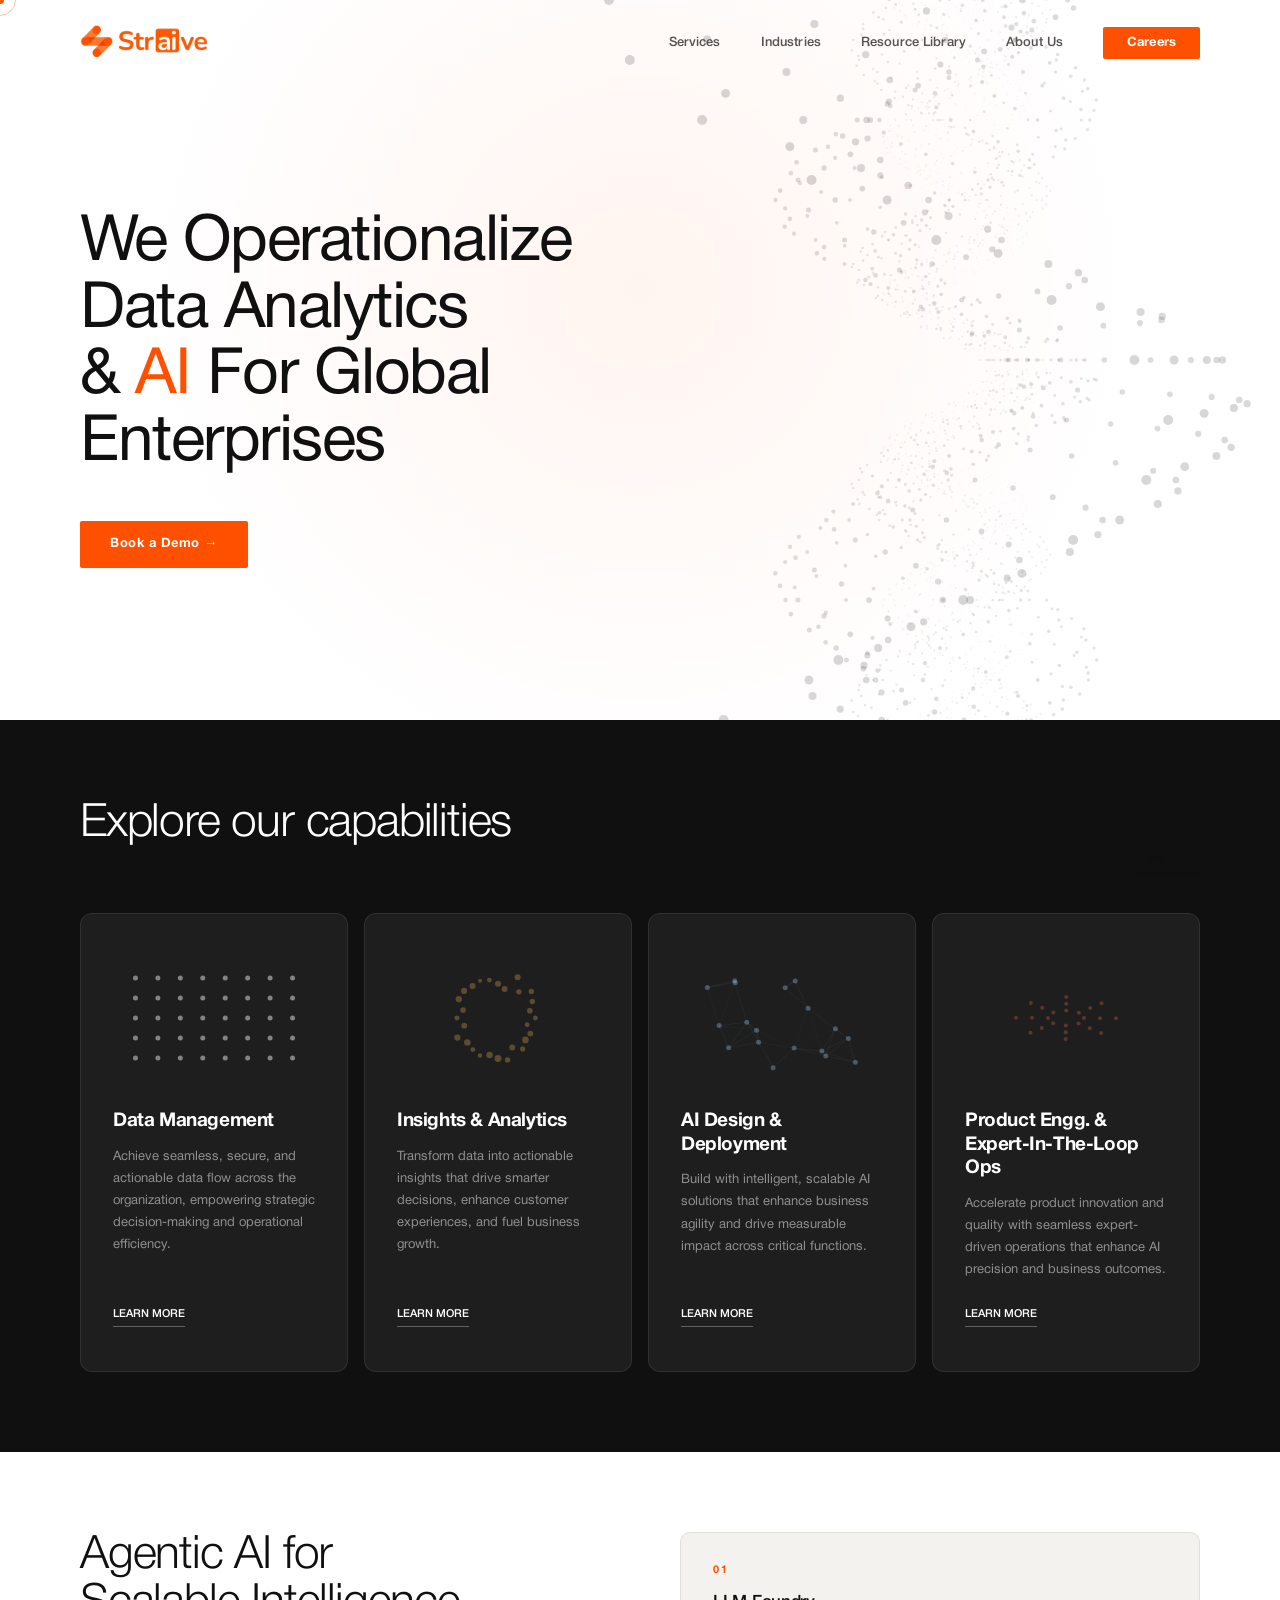
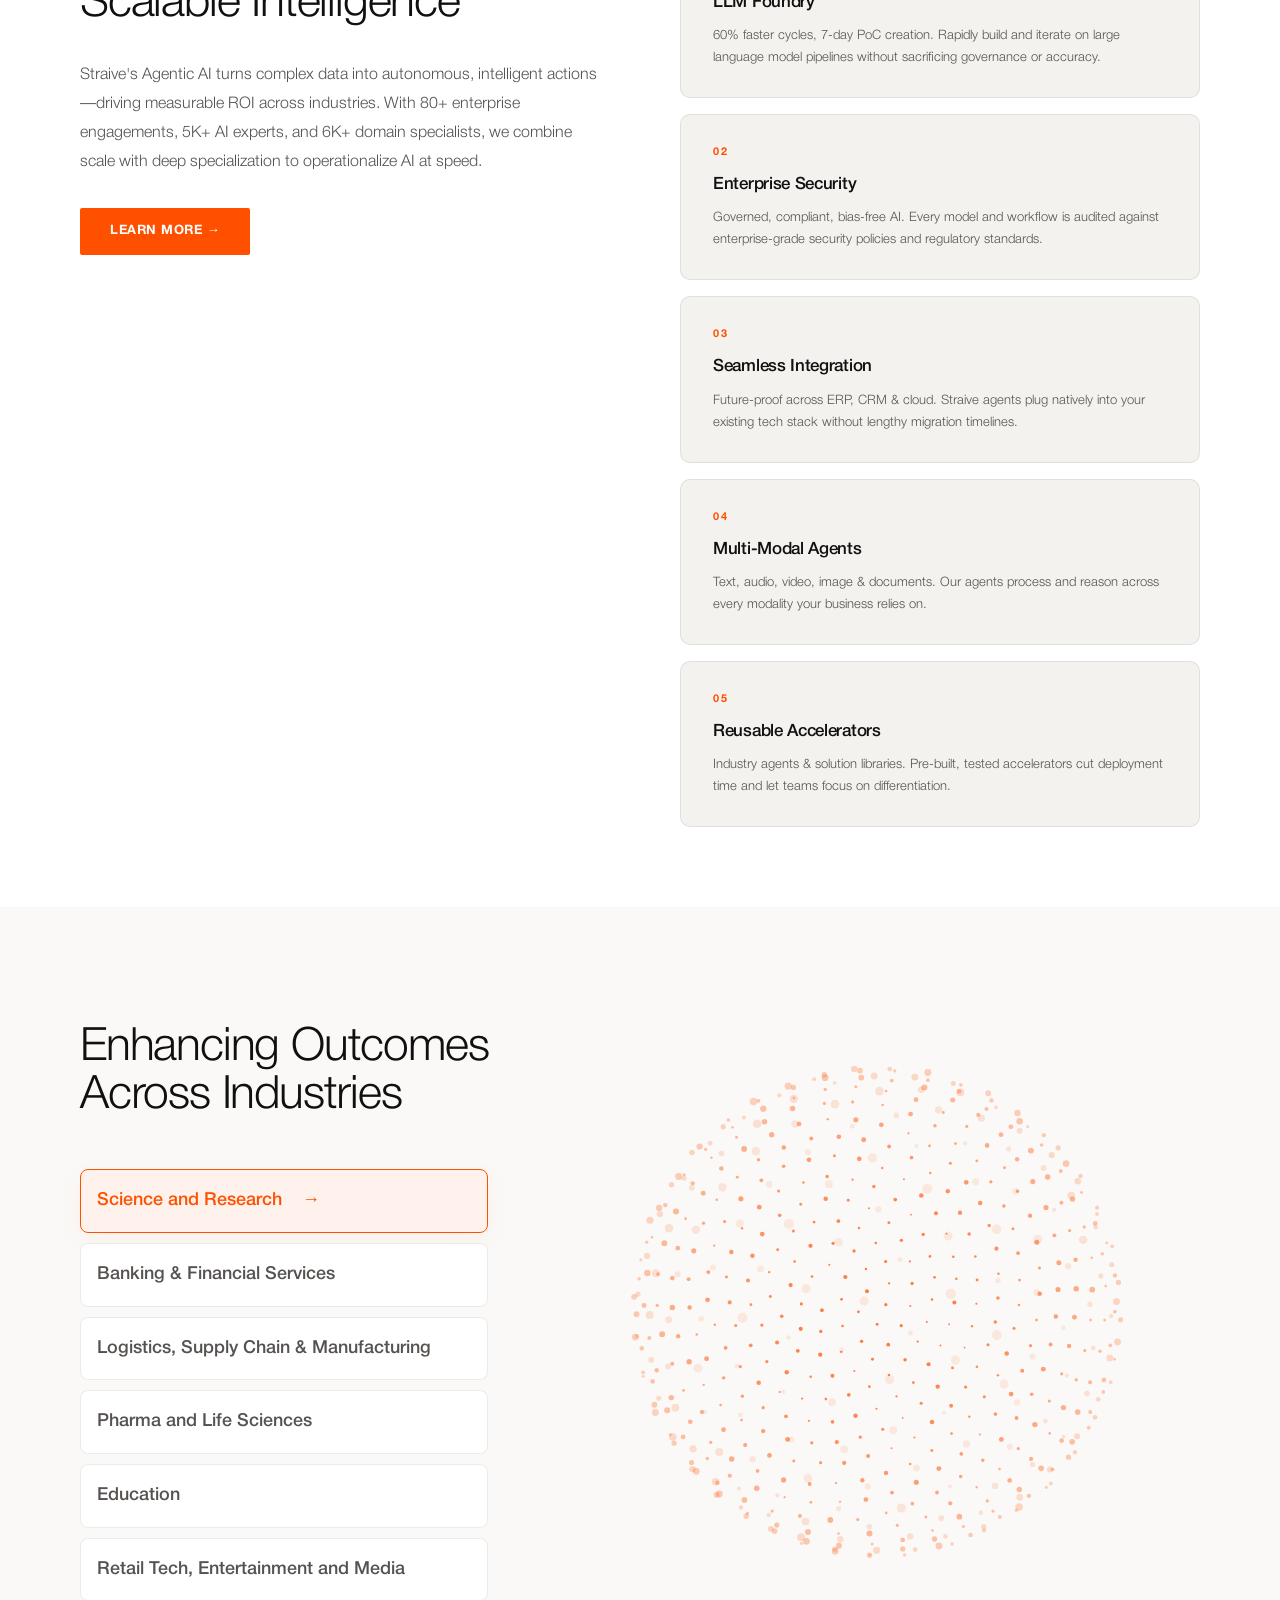
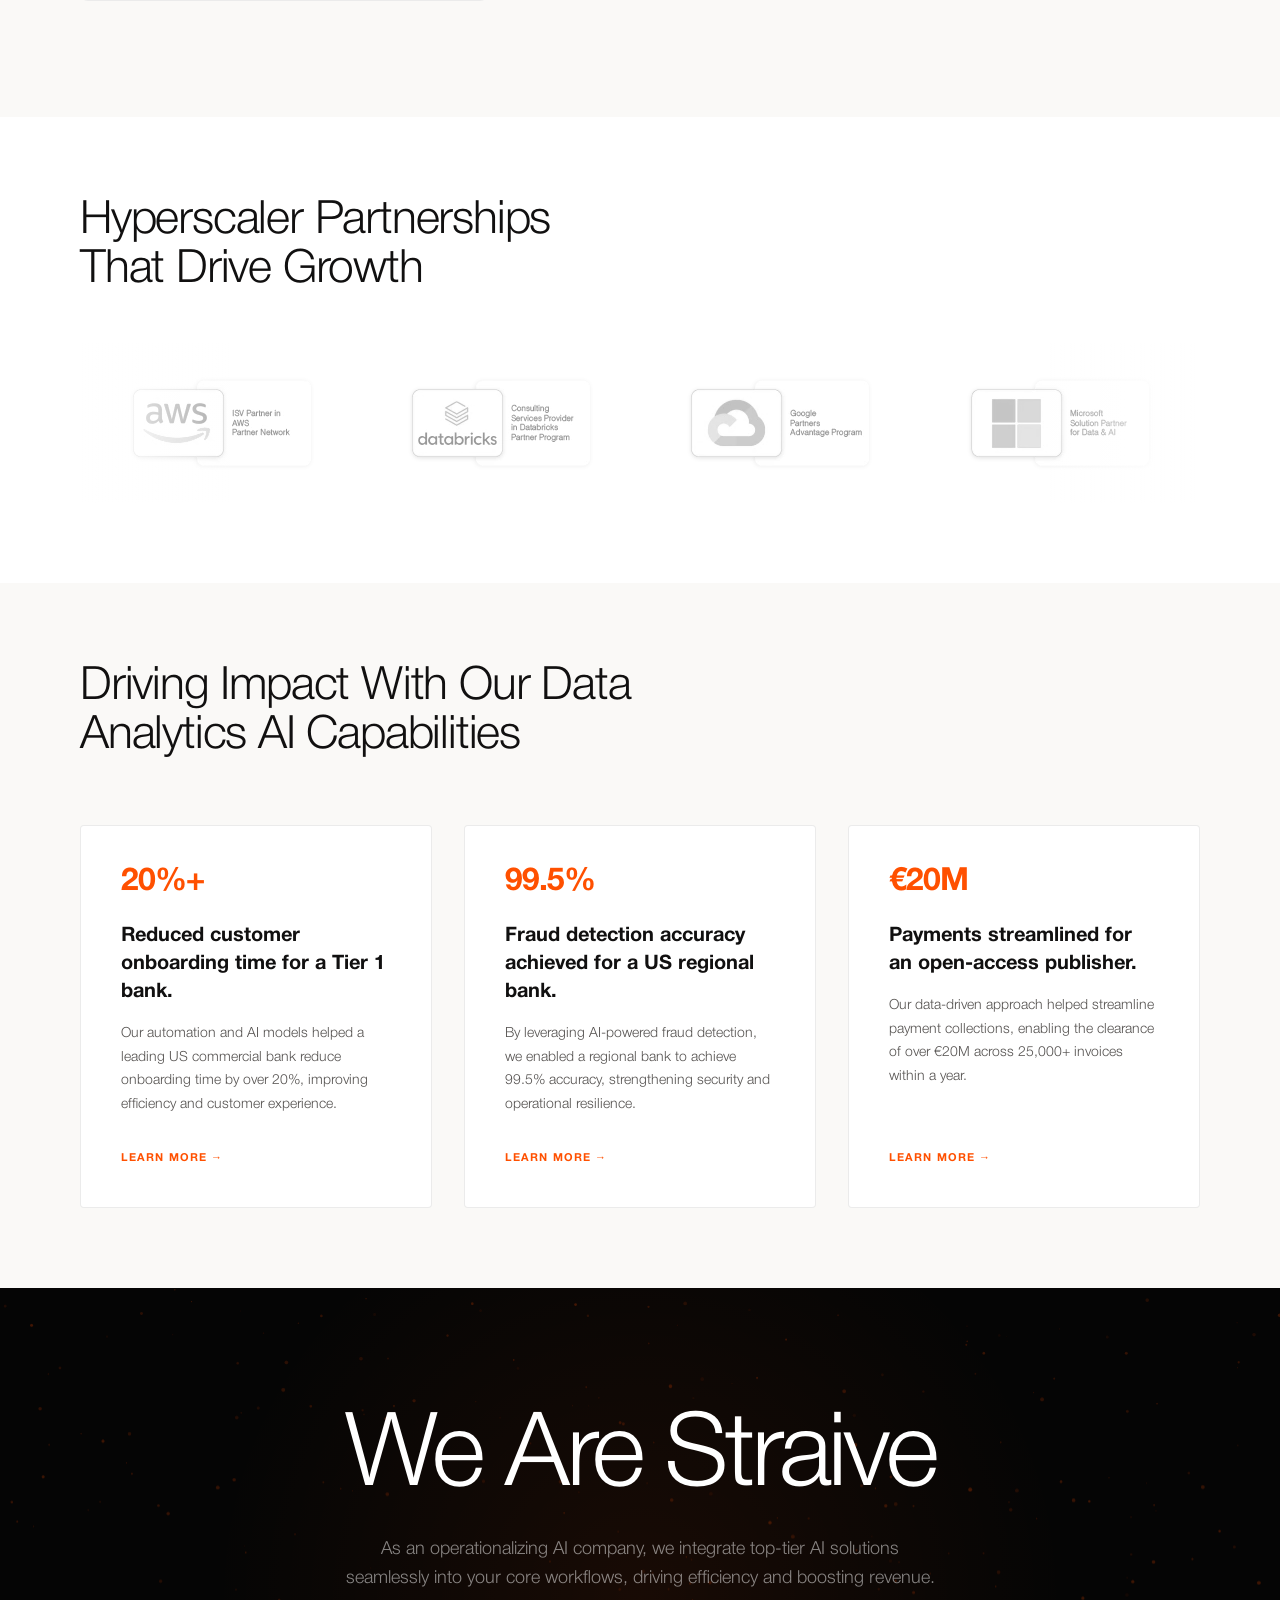
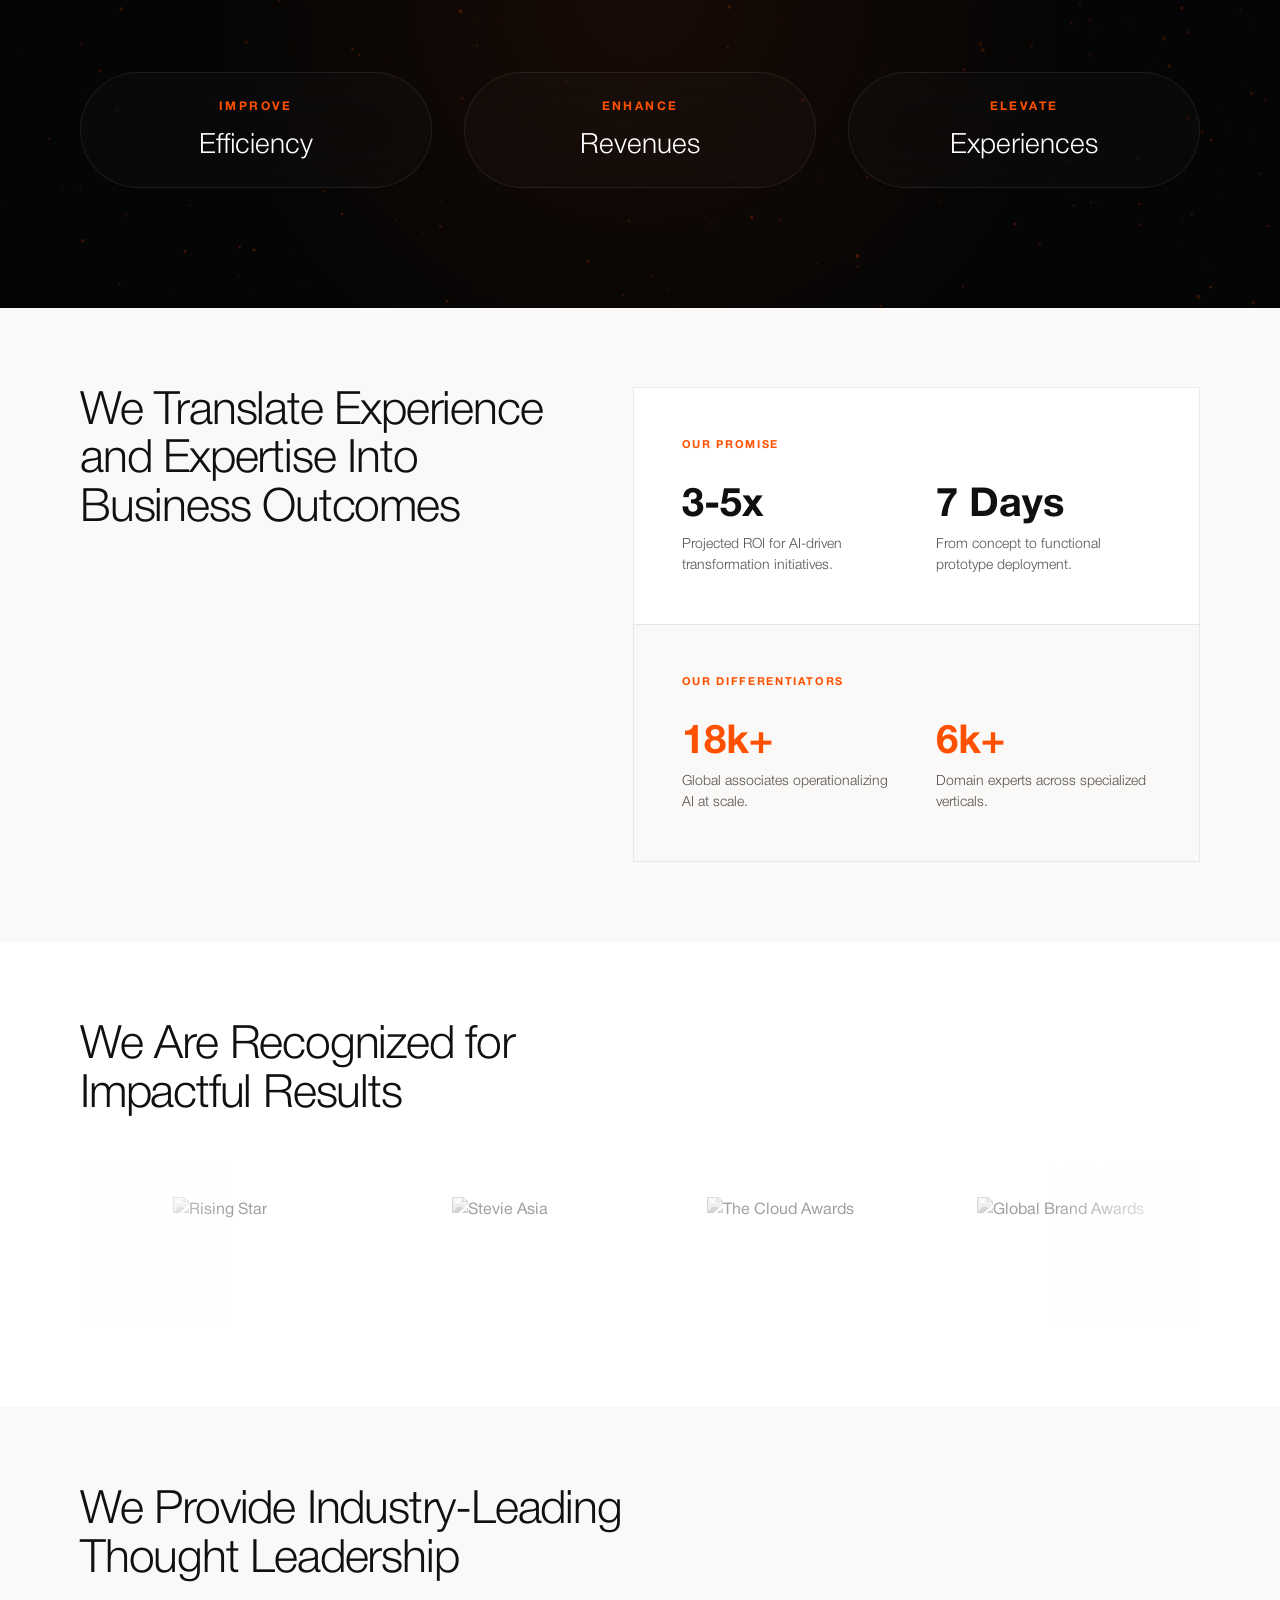
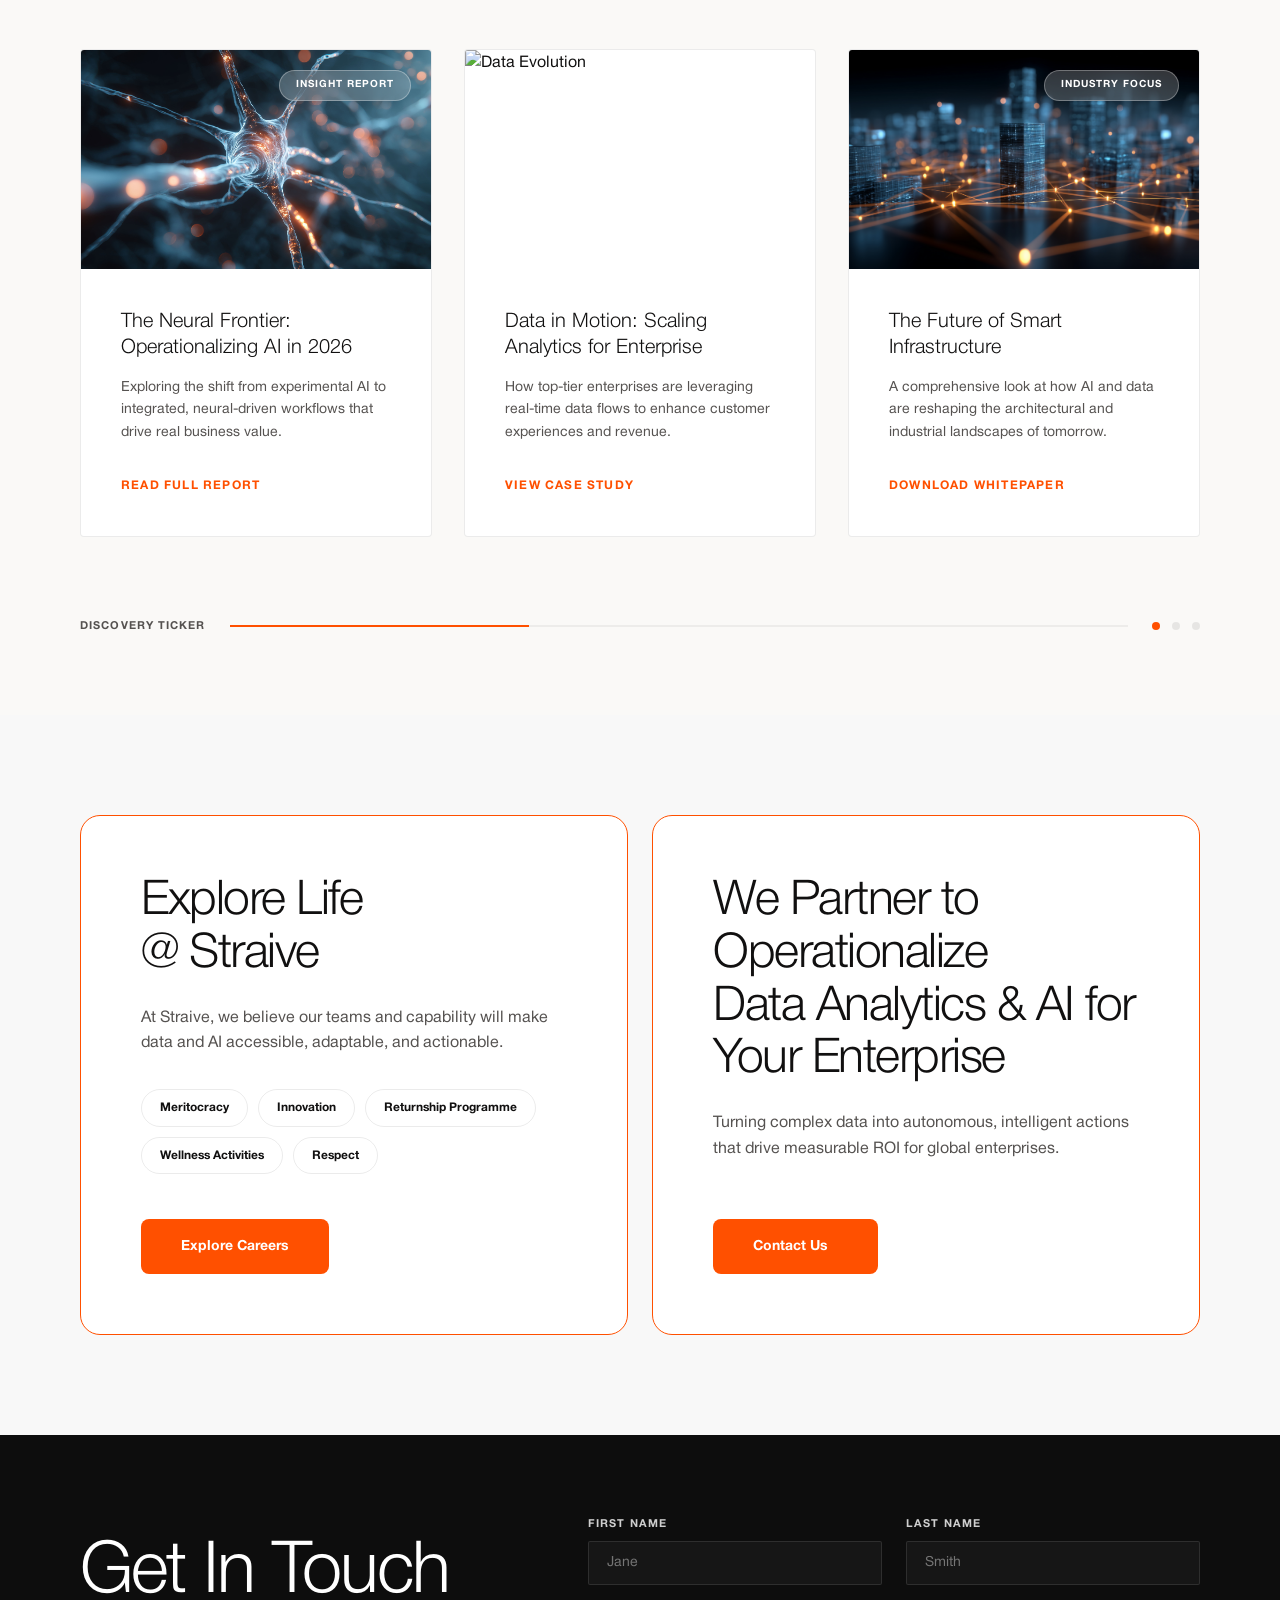
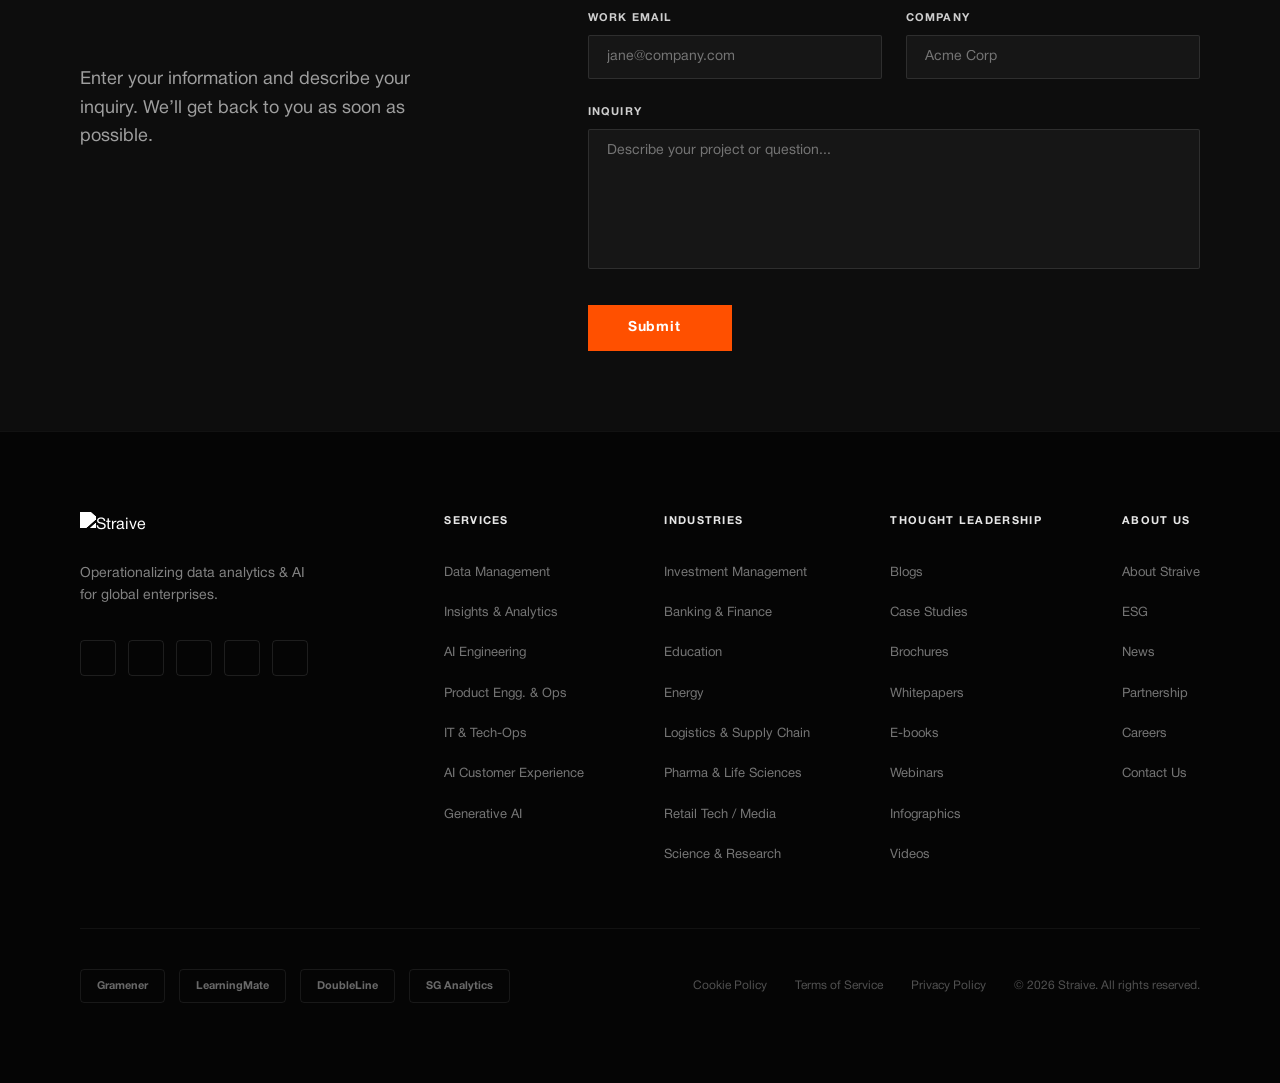
==== commit 424de076: "Update image paths to use consistent casing" ====
--- a/index.html
+++ b/index.html
@@ -182,35 +182,35 @@
       <div class="awards-marquee-inner">
         <!-- Set 1 -->
         <div class="award-card">
-          <img src="images/AWS.webp" alt="AWS" class="award-logo">
-        </div>
-        <div class="award-card">
-          <img src="images/Databricks.webp" alt="Databricks" class="award-logo">
-        </div>
-        <div class="award-card">
-          <img src="images/GCP.webp" alt="GCP" class="award-logo">
-        </div>
-        <div class="award-card">
-          <img src="images/Microsoft.webp" alt="Microsoft" class="award-logo">
-        </div>
-        <div class="award-card">
-          <img src="images/Snowflake.webp" alt="Snowflake" class="award-logo">
+          <img src="Images/AWS.webp" alt="AWS" class="award-logo">
+        </div>
+        <div class="award-card">
+          <img src="Images/Databricks.webp" alt="Databricks" class="award-logo">
+        </div>
+        <div class="award-card">
+          <img src="Images/GCP.webp" alt="GCP" class="award-logo">
+        </div>
+        <div class="award-card">
+          <img src="Images/Microsoft.webp" alt="Microsoft" class="award-logo">
+        </div>
+        <div class="award-card">
+          <img src="Images/Snowflake.webp" alt="Snowflake" class="award-logo">
         </div>
         <!-- Set 2 (for loop) -->
         <div class="award-card">
-          <img src="images/AWS.webp" alt="AWS" class="award-logo">
-        </div>
-        <div class="award-card">
-          <img src="images/Databricks.webp" alt="Databricks" class="award-logo">
-        </div>
-        <div class="award-card">
-          <img src="images/GCP.webp" alt="GCP" class="award-logo">
-        </div>
-        <div class="award-card">
-          <img src="images/Microsoft.webp" alt="Microsoft" class="award-logo">
-        </div>
-        <div class="award-card">
-          <img src="images/Snowflake.webp" alt="Snowflake" class="award-logo">
+          <img src="Images/AWS.webp" alt="AWS" class="award-logo">
+        </div>
+        <div class="award-card">
+          <img src="Images/Databricks.webp" alt="Databricks" class="award-logo">
+        </div>
+        <div class="award-card">
+          <img src="Images/GCP.webp" alt="GCP" class="award-logo">
+        </div>
+        <div class="award-card">
+          <img src="Images/Microsoft.webp" alt="Microsoft" class="award-logo">
+        </div>
+        <div class="award-card">
+          <img src="Images/Snowflake.webp" alt="Snowflake" class="award-logo">
         </div>
       </div>
     </div>
--- a/straive_light_interactive.css
+++ b/straive_light_interactive.css
@@ -589,6 +589,7 @@
   align-items: center;
   max-width: 1400px;
   margin: 0 auto;
+  padding-right: 48px;
   gap: auto;
 }
 
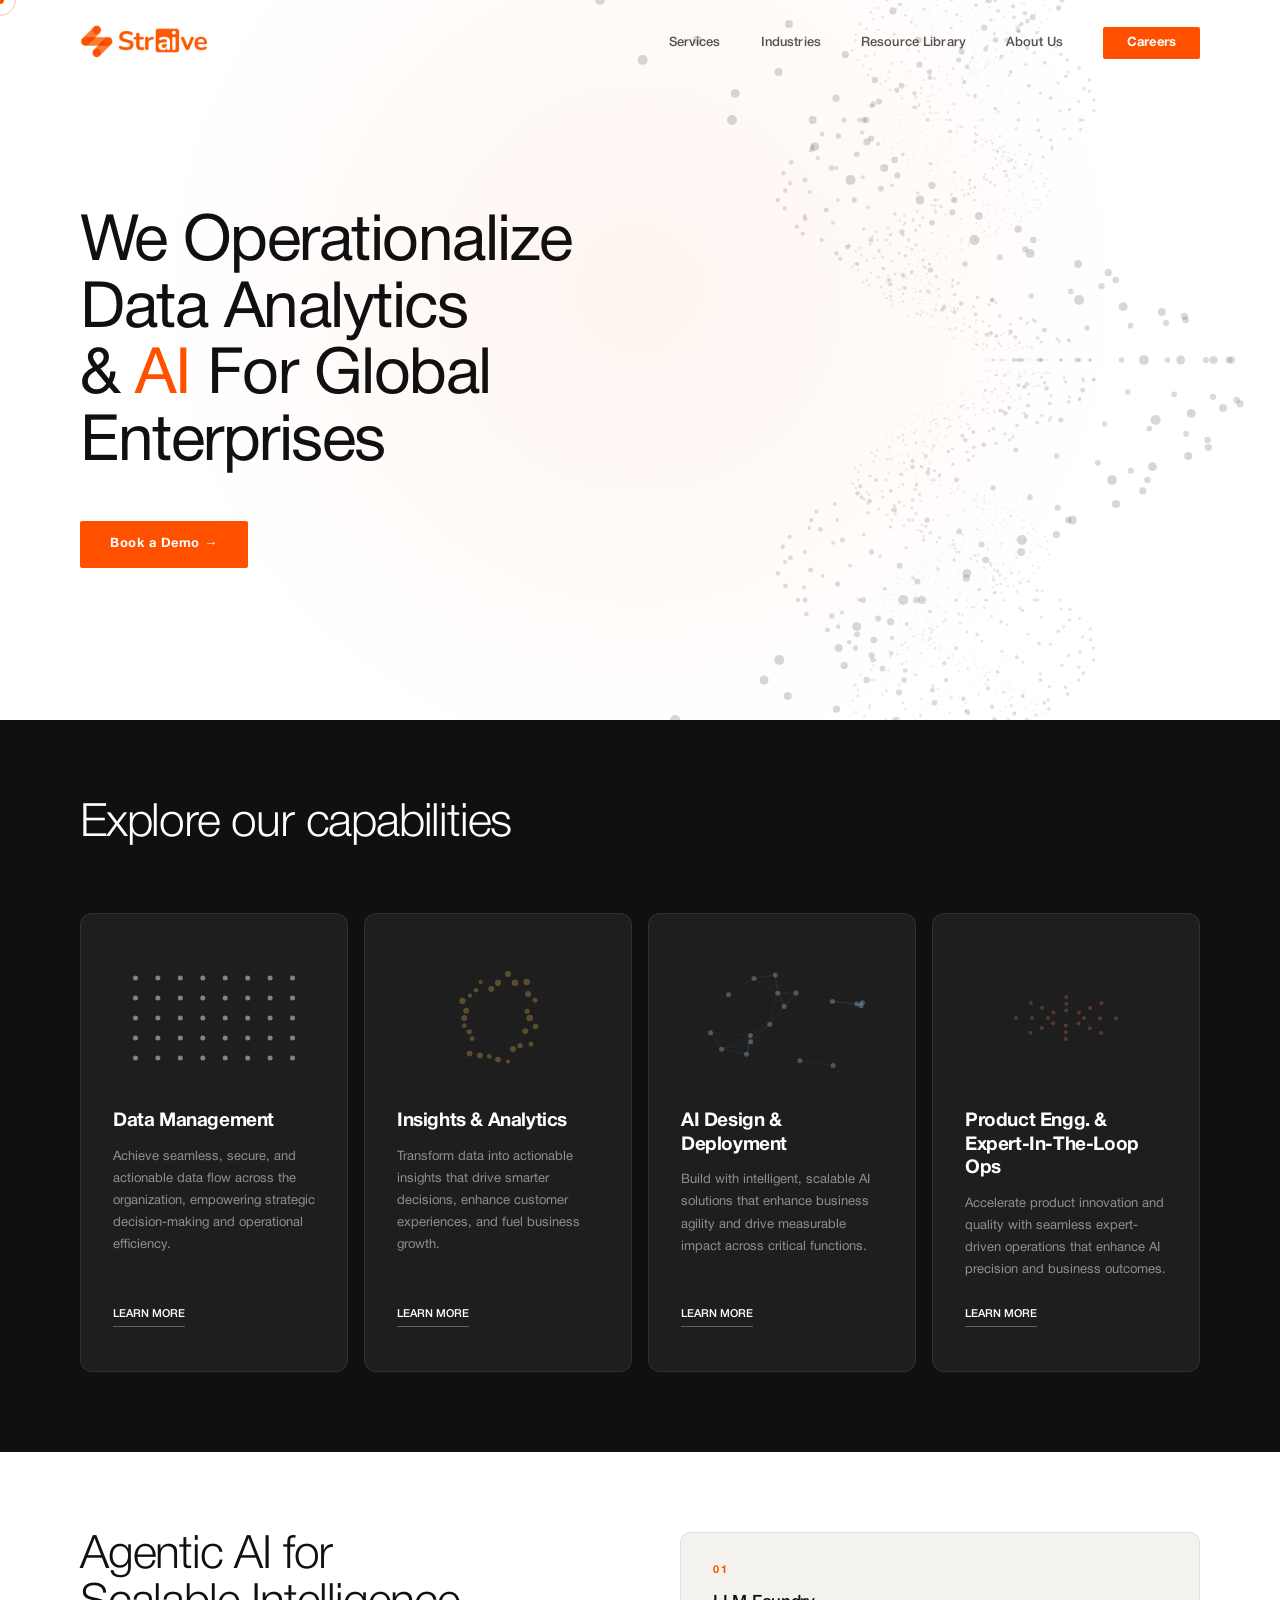
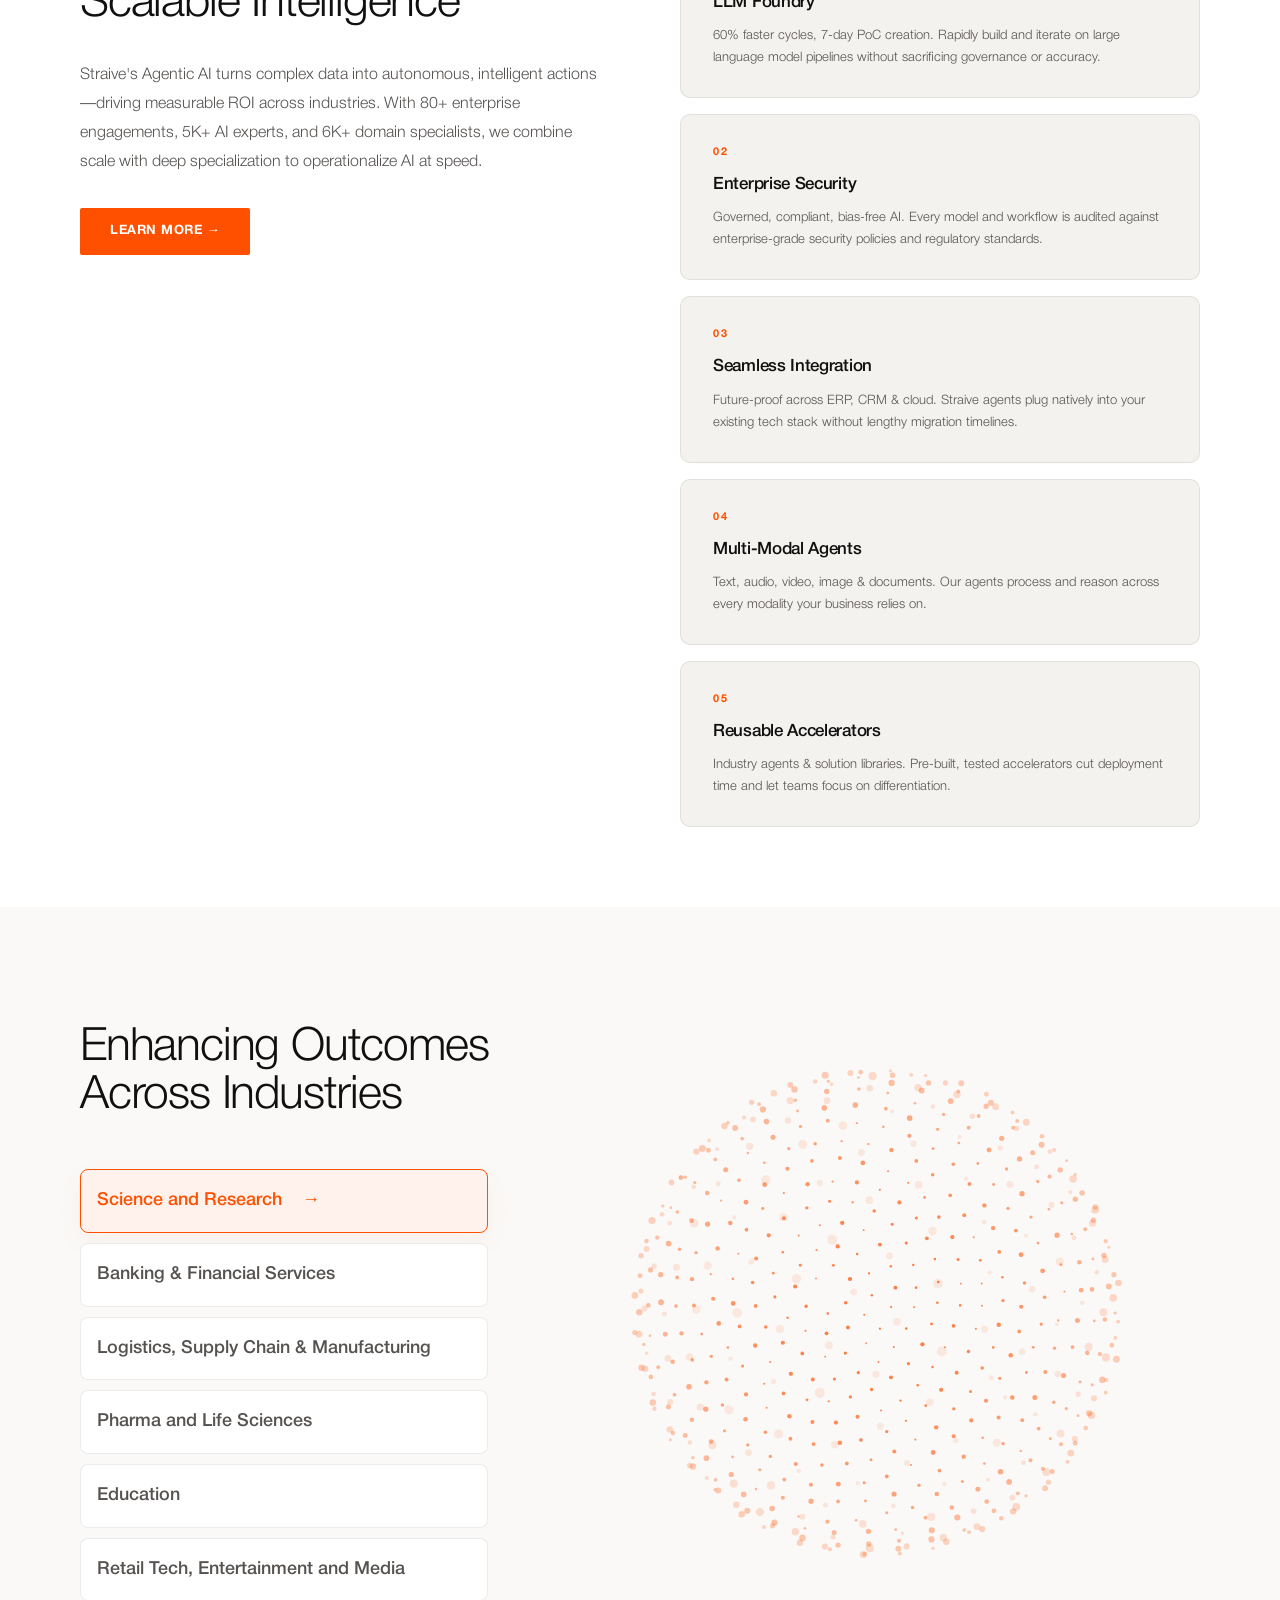
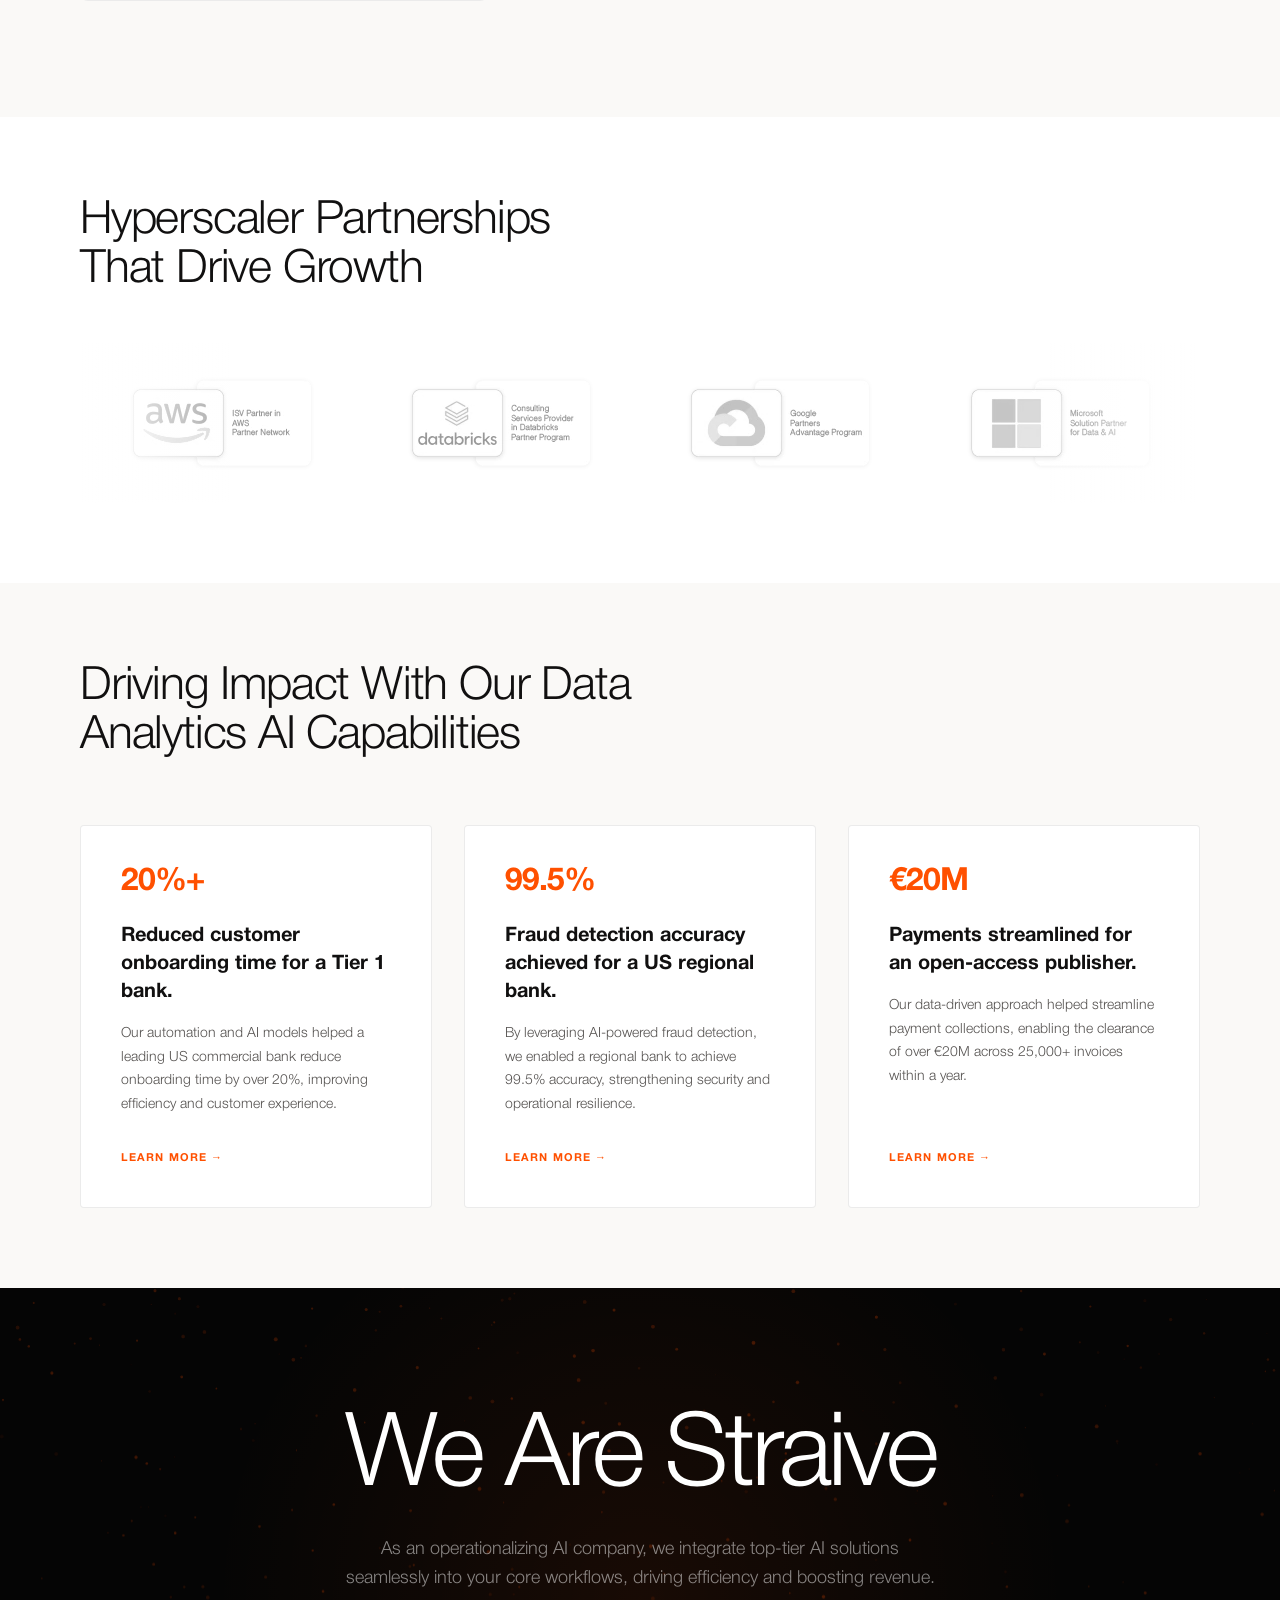
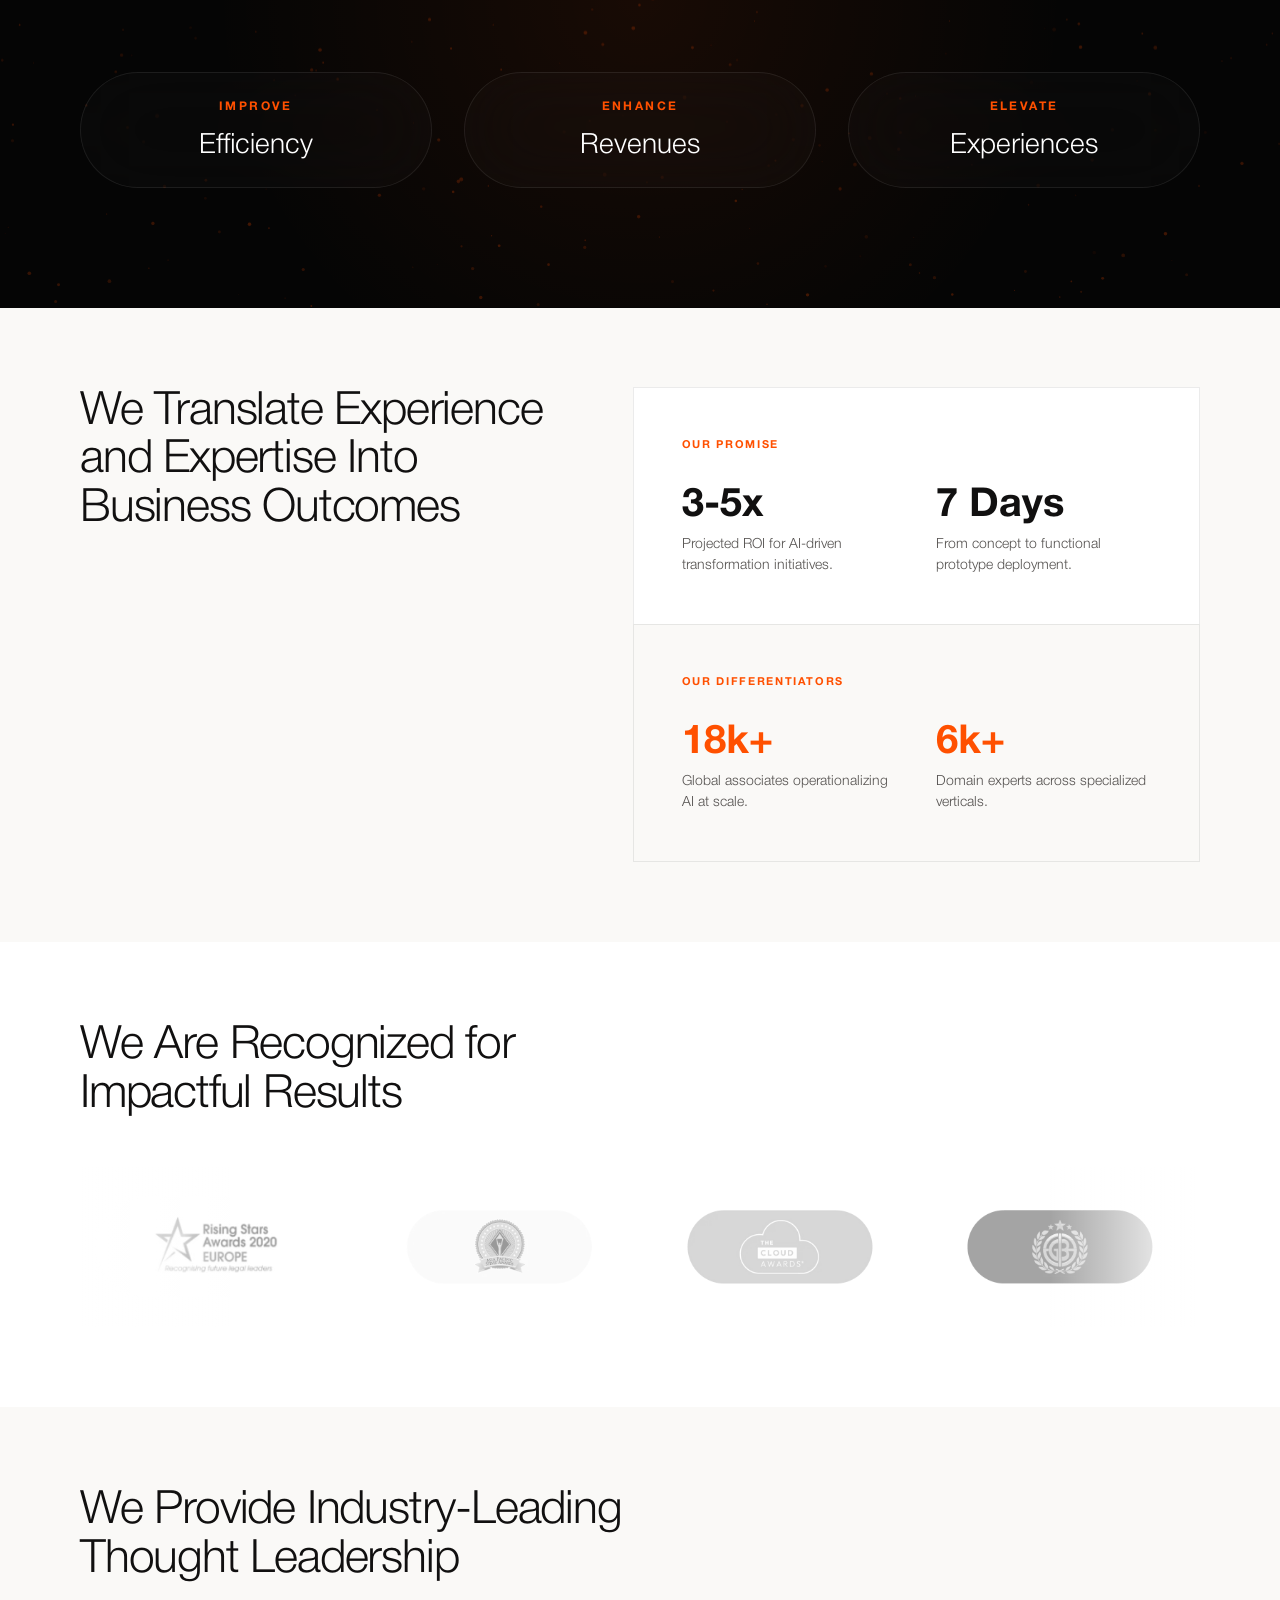
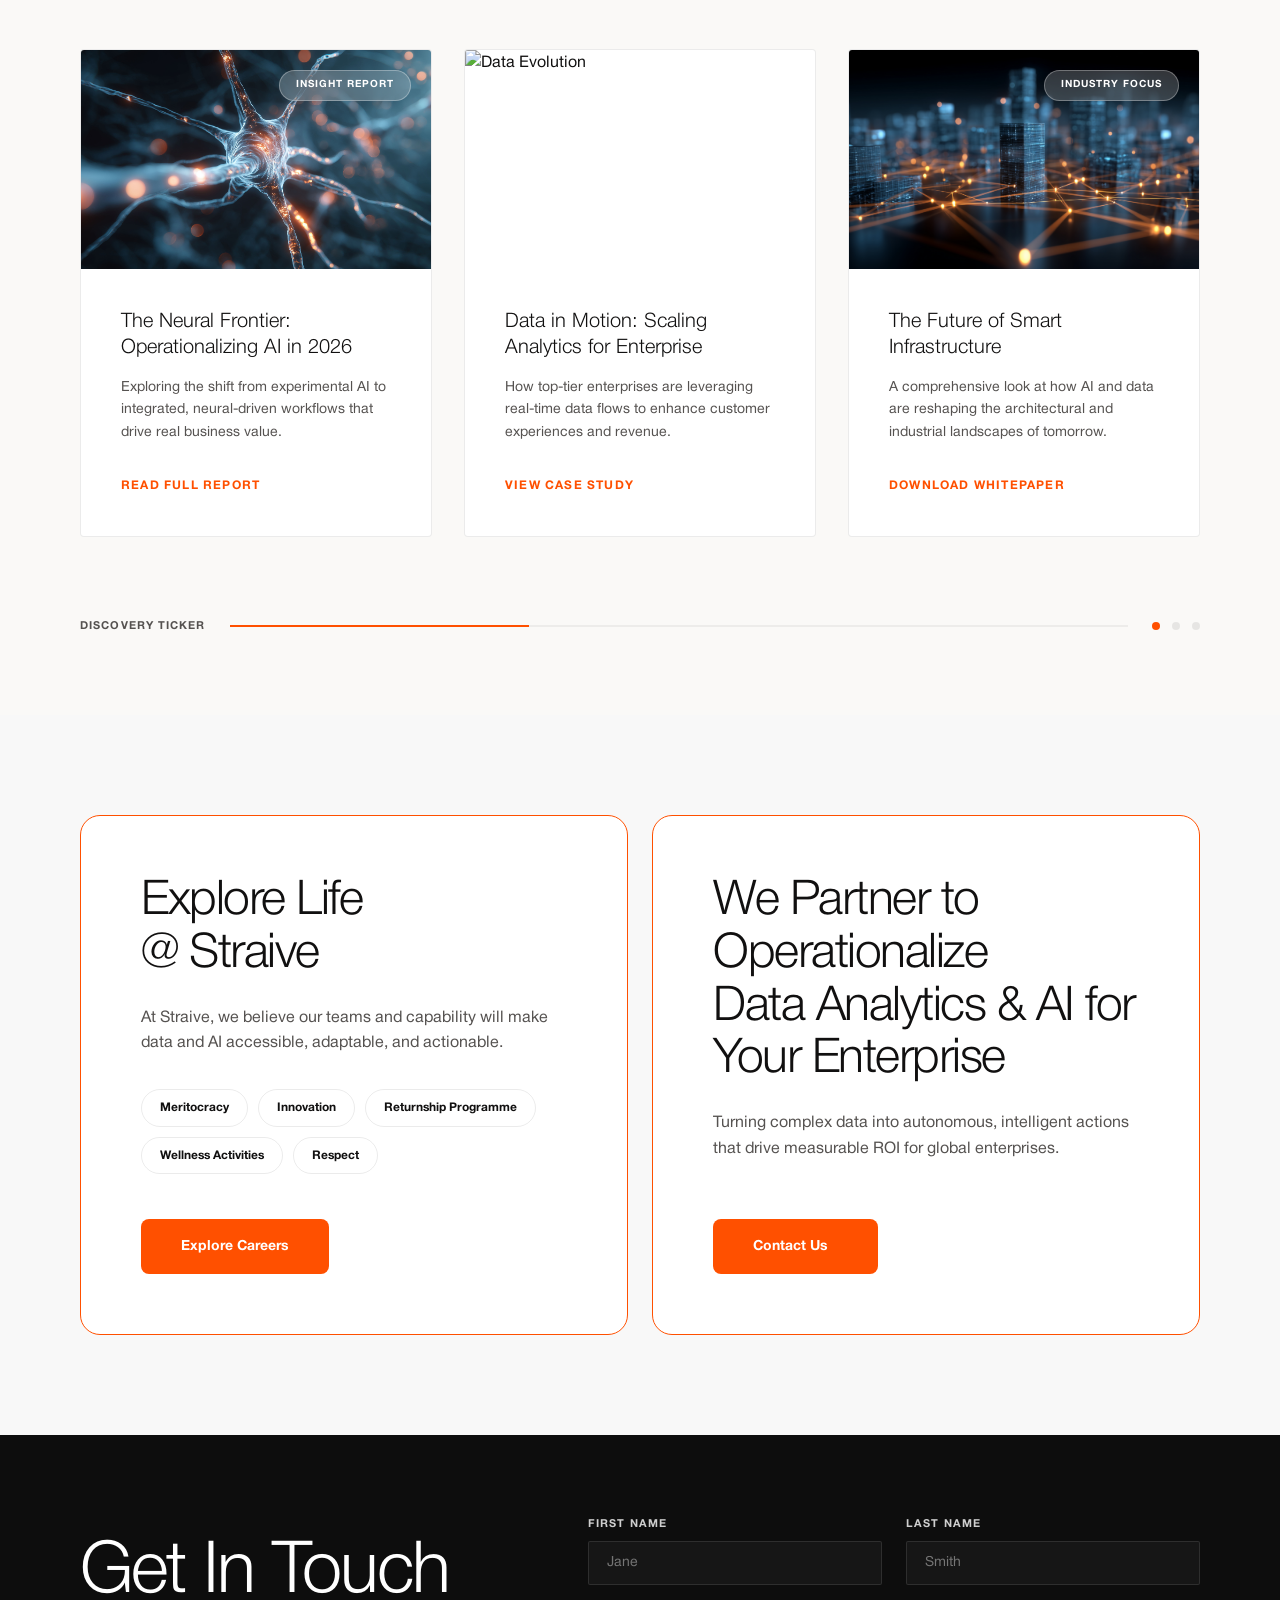
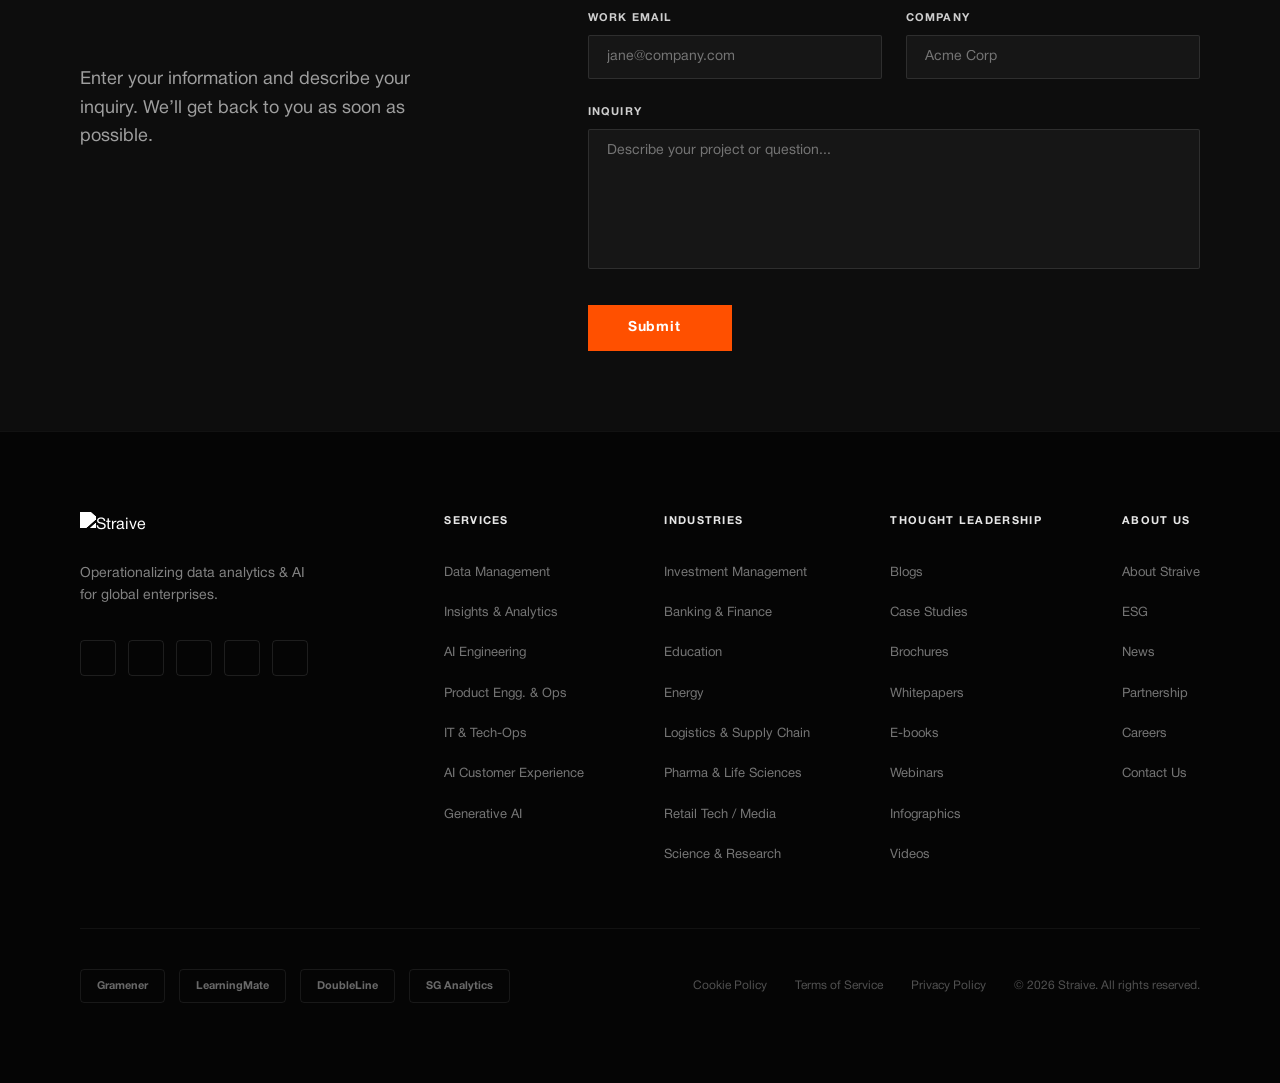
==== commit 722dc4f5: "Update image paths to use capitalized 'Images' directory" ====
--- a/index.html
+++ b/index.html
@@ -334,35 +334,35 @@
       <div class="awards-marquee-inner">
         <!-- Set 1 -->
         <div class="award-card">
-          <img src="images/Rising-Star-1-300x121-1.webp" alt="Rising Star" class="award-logo">
-        </div>
-        <div class="award-card">
-          <img src="images/Stevie-Asia-pacific-awards-1.webp" alt="Stevie Asia" class="award-logo">
-        </div>
-        <div class="award-card">
-          <img src="images/The-Cloud-Awards-.webp" alt="The Cloud Awards" class="award-logo">
-        </div>
-        <div class="award-card">
-          <img src="images/Global-Brand-Awards.webp" alt="Global Brand Awards" class="award-logo">
-        </div>
-        <div class="award-card">
-          <img src="images/Aiconic-Awards-.webp" alt="Aiconic Awards" class="award-logo">
+          <img src="Images/Rising-Star-1-300x121-1.webp" alt="Rising Star" class="award-logo">
+        </div>
+        <div class="award-card">
+          <img src="Images/Stevie-Asia-pacific-awards-1.webp" alt="Stevie Asia" class="award-logo">
+        </div>
+        <div class="award-card">
+          <img src="Images/The-Cloud-Awards-.webp" alt="The Cloud Awards" class="award-logo">
+        </div>
+        <div class="award-card">
+          <img src="Images/Global-Brand-Awards.webp" alt="Global Brand Awards" class="award-logo">
+        </div>
+        <div class="award-card">
+          <img src="Images/Aiconic-Awards-.webp" alt="Aiconic Awards" class="award-logo">
         </div>
         <!-- Set 2 -->
         <div class="award-card">
-          <img src="images/Rising-Star-1-300x121-1.webp" alt="Rising Star" class="award-logo">
-        </div>
-        <div class="award-card">
-          <img src="images/Stevie-Asia-pacific-awards-1.webp" alt="Stevie Asia" class="award-logo">
-        </div>
-        <div class="award-card">
-          <img src="images/The-Cloud-Awards-.webp" alt="The Cloud Awards" class="award-logo">
-        </div>
-        <div class="award-card">
-          <img src="images/Global-Brand-Awards.webp" alt="Global Brand Awards" class="award-logo">
-        </div>
-        <div class="award-card">
-          <img src="images/Aiconic-Awards-.webp" alt="Aiconic Awards" class="award-logo">
+          <img src="Images/Rising-Star-1-300x121-1.webp" alt="Rising Star" class="award-logo">
+        </div>
+        <div class="award-card">
+          <img src="Images/Stevie-Asia-pacific-awards-1.webp" alt="Stevie Asia" class="award-logo">
+        </div>
+        <div class="award-card">
+          <img src="Images/The-Cloud-Awards-.webp" alt="The Cloud Awards" class="award-logo">
+        </div>
+        <div class="award-card">
+          <img src="Images/Global-Brand-Awards.webp" alt="Global Brand Awards" class="award-logo">
+        </div>
+        <div class="award-card">
+          <img src="Images/Aiconic-Awards-.webp" alt="Aiconic Awards" class="award-logo">
         </div>
       </div>
     </div>
@@ -391,7 +391,7 @@
       <div class="thought-card">
         <div class="thought-img-box">
           <div class="thought-tag">Case Study</div>
-          <img src="images/AdobeStock_1958852334.jpeg" alt="Data Evolution" class="thought-img">
+          <img src="Images/AdobeStock_1958852334.jpeg" alt="Data Evolution" class="thought-img">
         </div>
         <div class="thought-card-content">
           <h3 class="thought-heading">Data in Motion: Scaling Analytics for Enterprise</h3>
